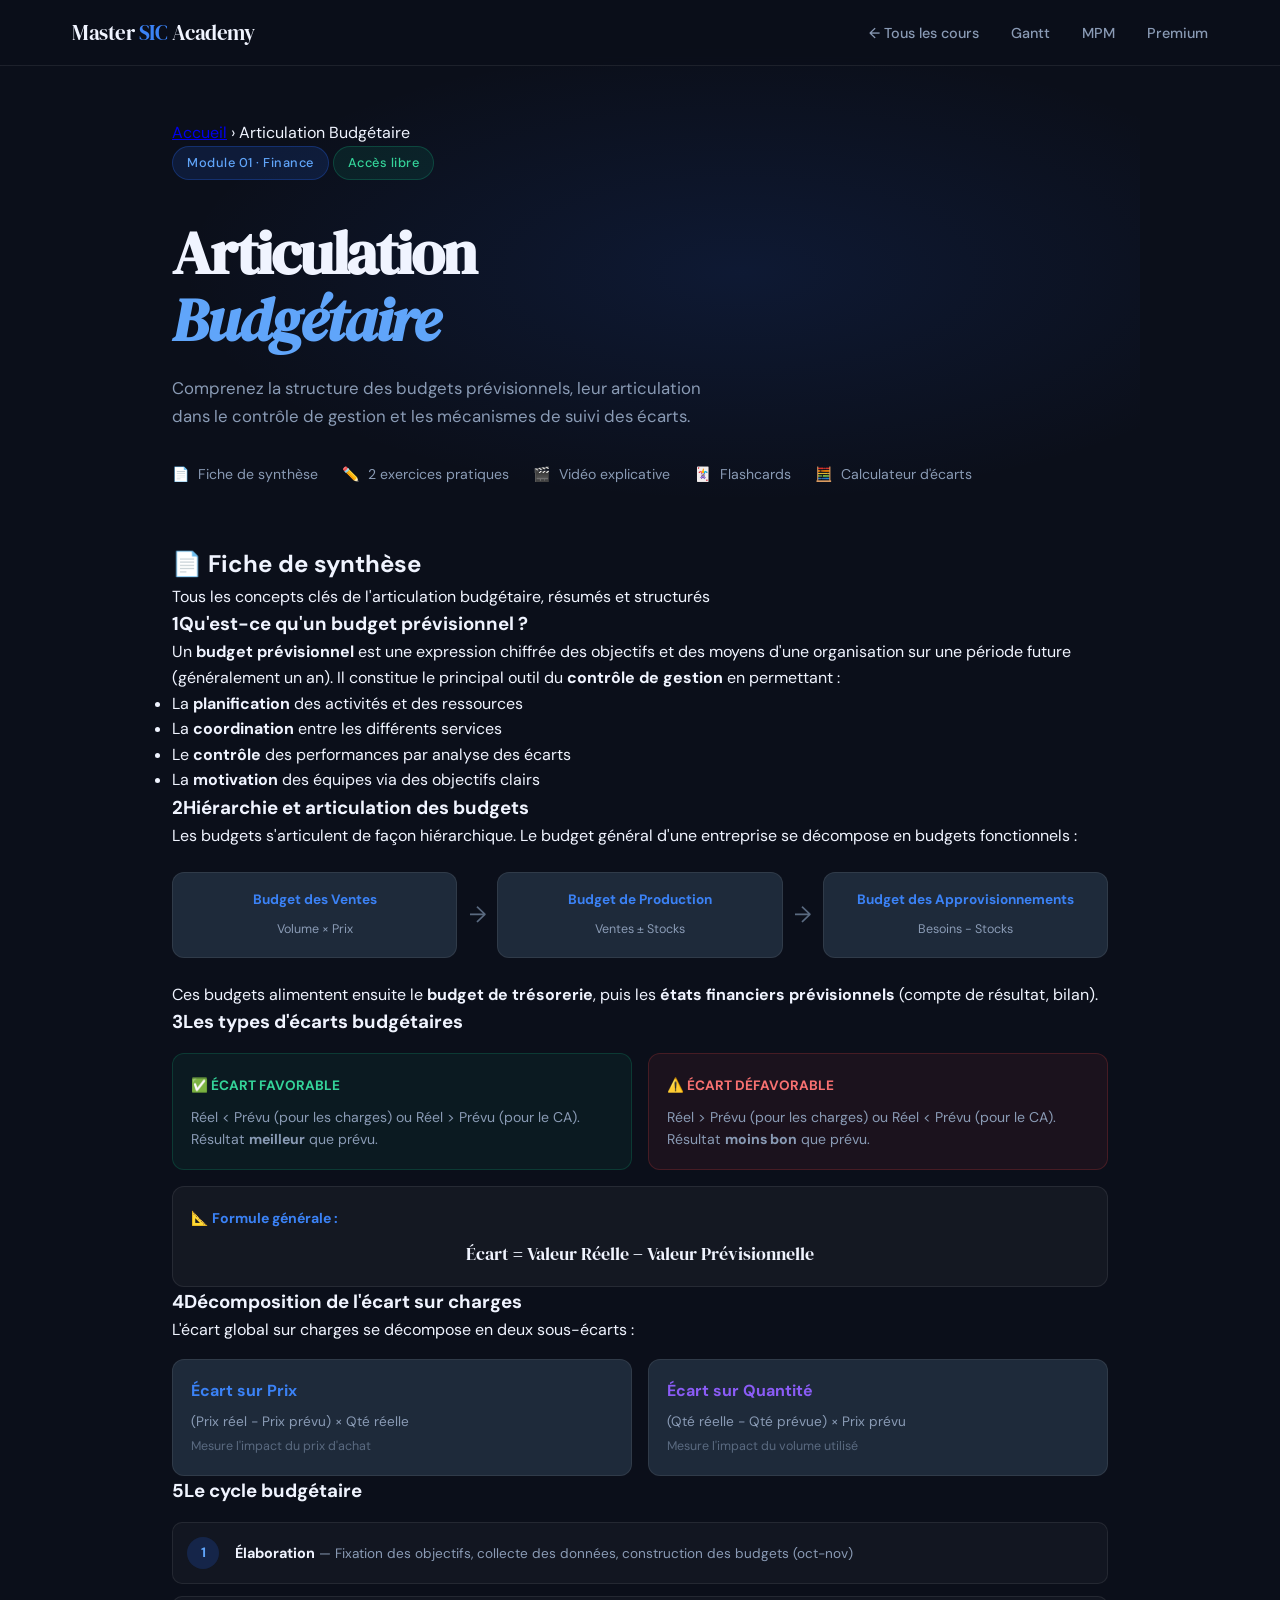
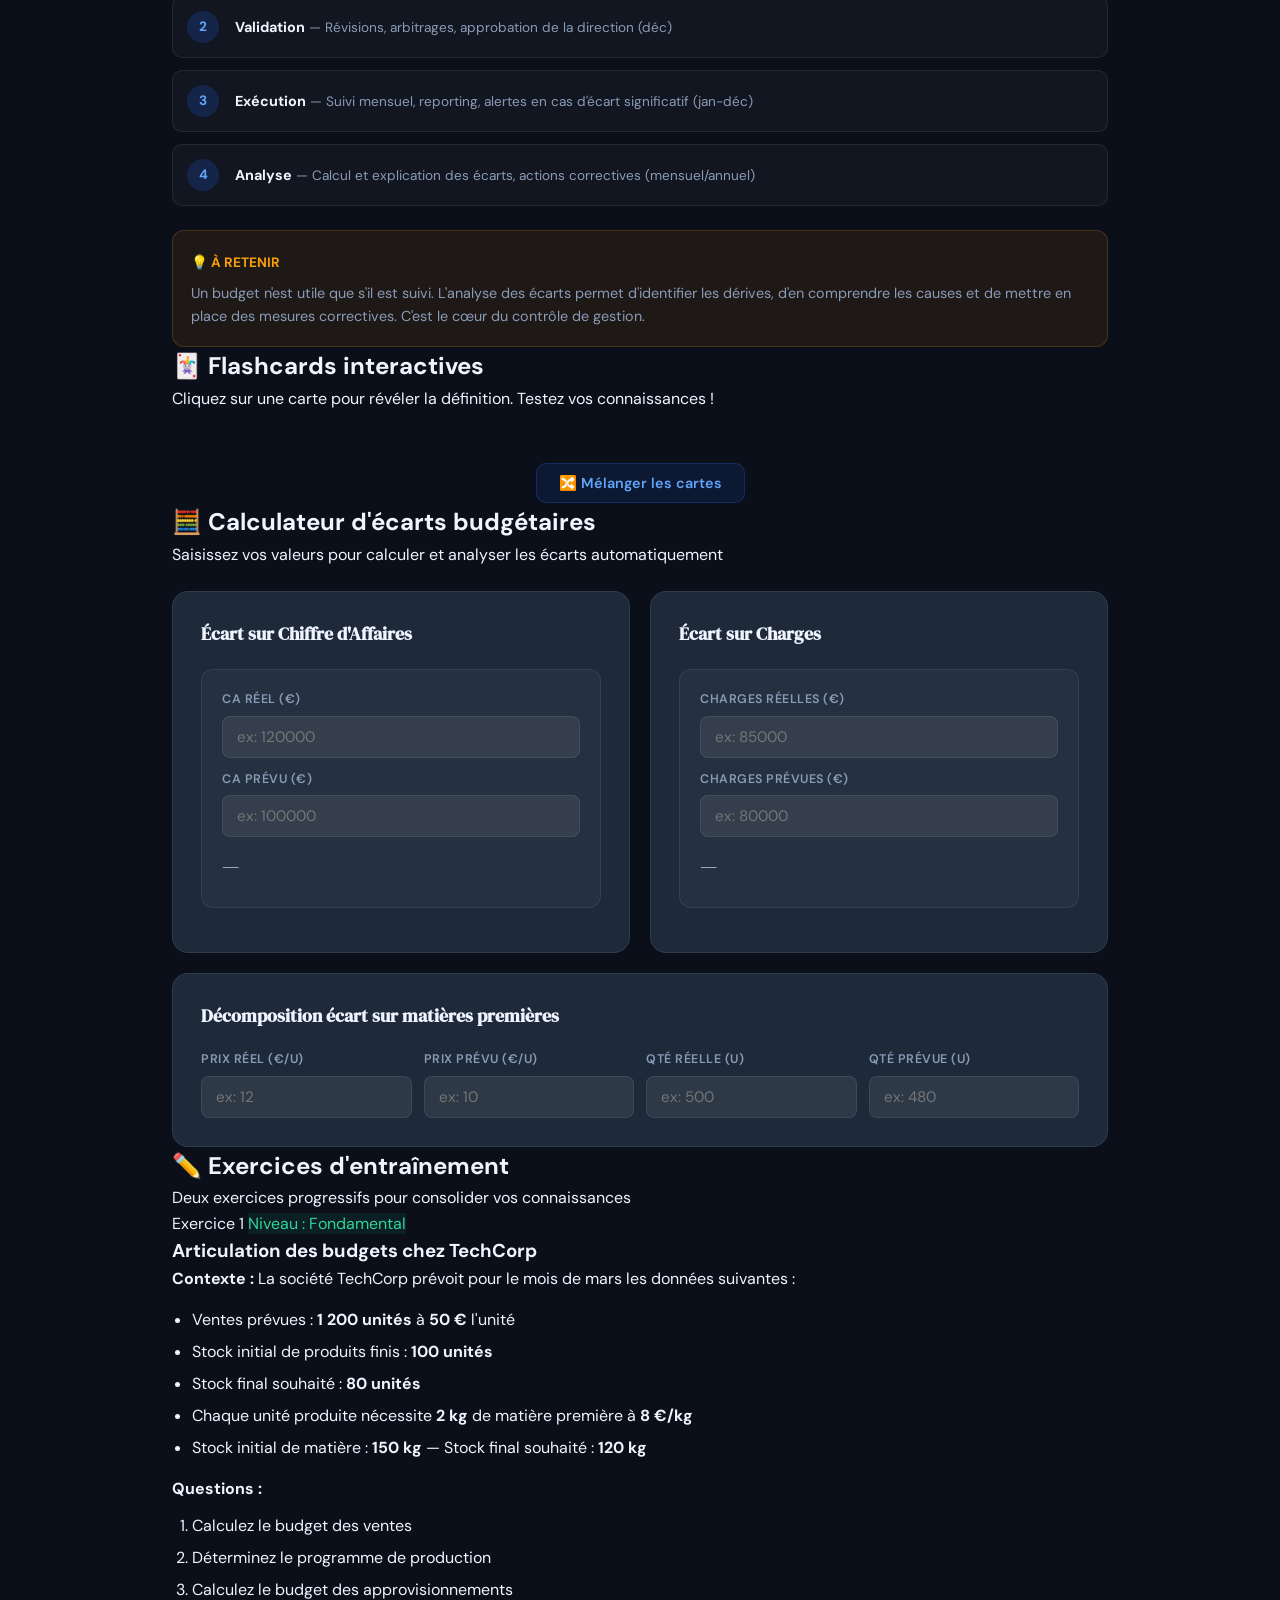
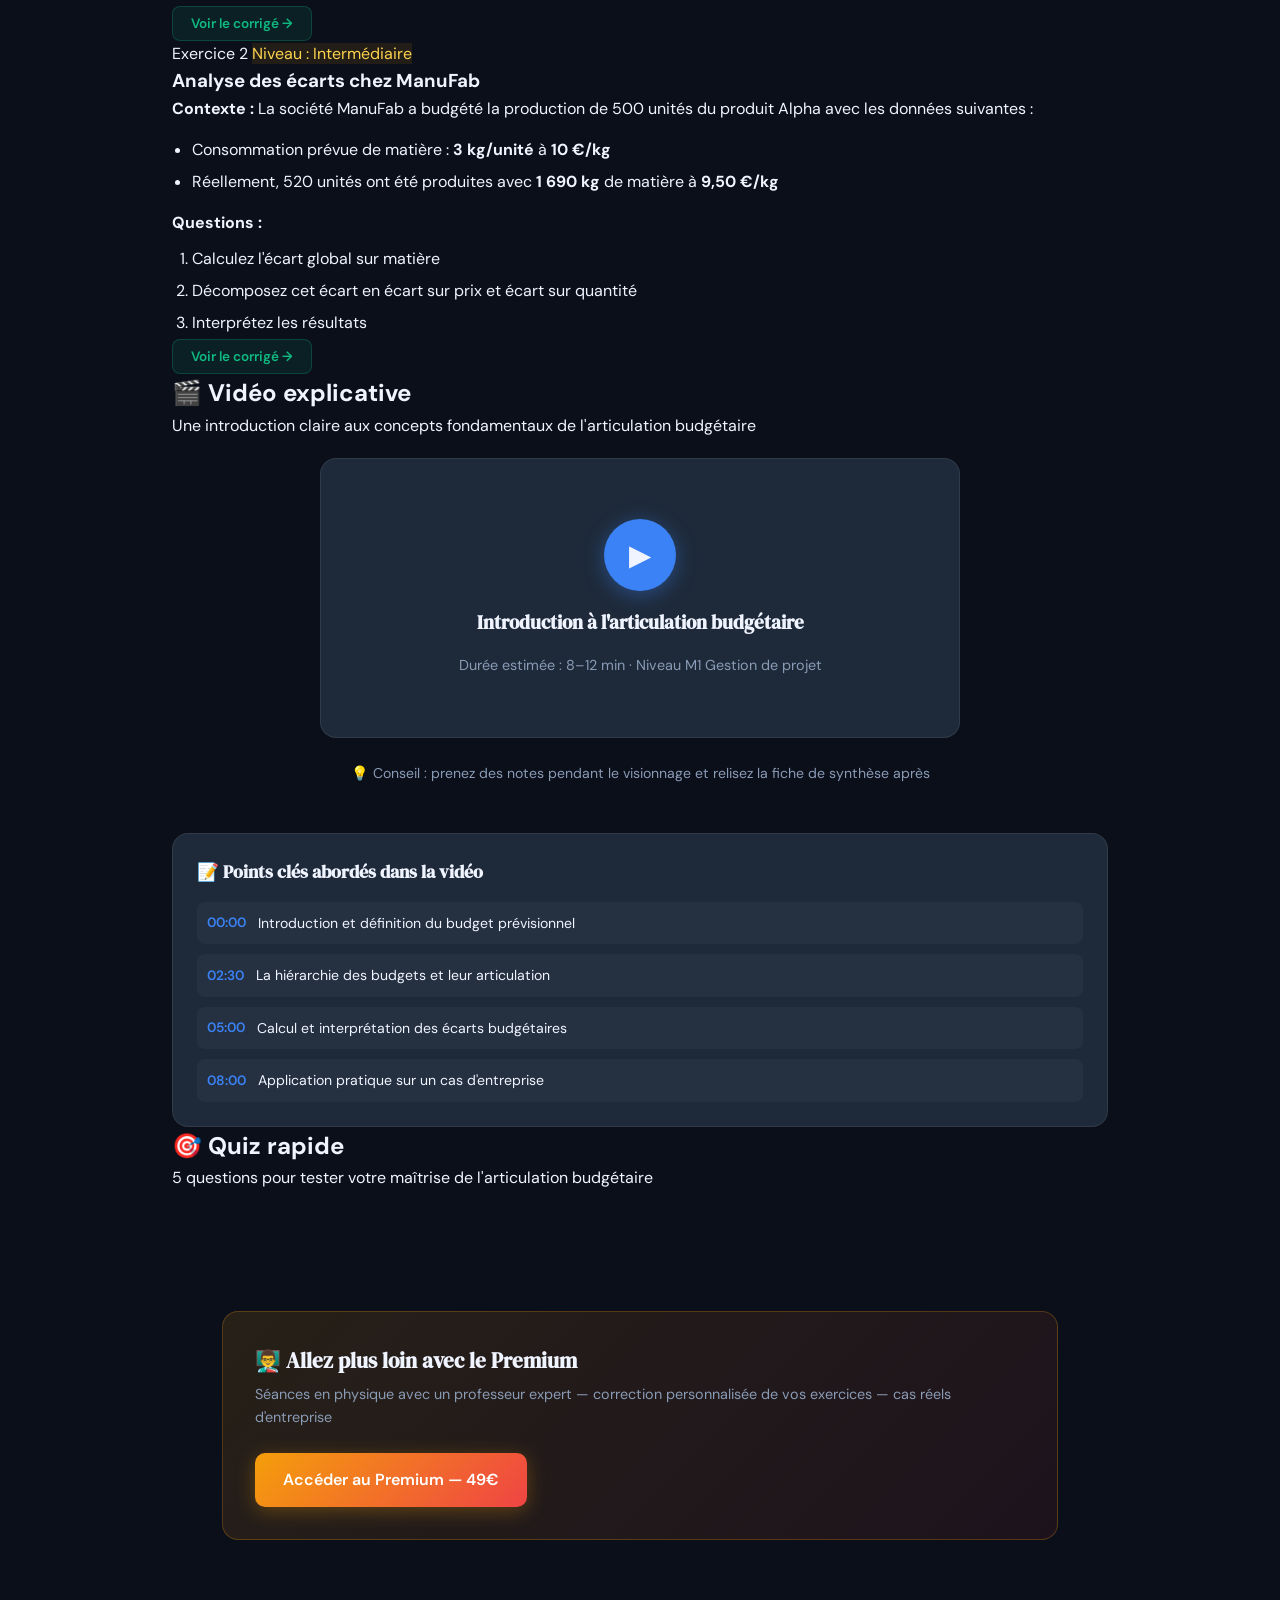
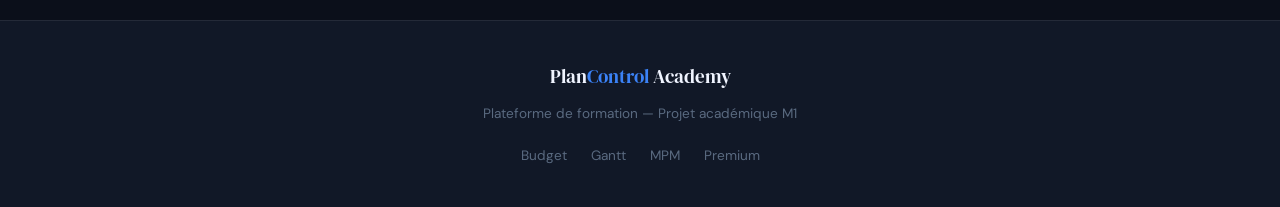
==== cours-budget.html @ fd88b035 "Update cours-budget.html" ====
<!DOCTYPE html>
<html lang="fr">
<head>
  <meta charset="UTF-8">
  <meta name="viewport" content="width=device-width, initial-scale=1.0">
  <title>Articulation Budgétaire — Master SIC Academy</title>
  <link rel="preconnect" href="https://fonts.googleapis.com">
  <link href="https://fonts.googleapis.com/css2?family=DM+Serif+Display:ital@0;1&family=DM+Sans:wght@300;400;500;600&display=swap" rel="stylesheet">
  <link rel="stylesheet" href="style.css">
  <style>
    .course-accent { --ca: #2563EB; --ca-rgb: 37,99,235; --ca-glow: rgba(37,99,235,0.3); }
    .progress-ring { transition: stroke-dashoffset 1s ease; }
    .quiz-option { cursor: pointer; background: rgba(255,255,255,0.04); border: 1px solid var(--border); border-radius: 10px; padding: 12px 16px; margin-bottom: 10px; transition: all 0.2s; font-size: 0.92rem; }
    .quiz-option:hover { border-color: rgba(37,99,235,0.4); background: rgba(37,99,235,0.06); }
    .quiz-option.correct { border-color: #10B981; background: rgba(16,185,129,0.1); color: #10B981; }
    .quiz-option.wrong { border-color: #EF4444; background: rgba(239,68,68,0.1); color: #EF4444; }
    .quiz-option.disabled { pointer-events: none; opacity: 0.6; }
    .flashcard { perspective: 600px; cursor: pointer; }
    .flashcard-inner { position: relative; width: 100%; min-height: 140px; transition: transform 0.5s; transform-style: preserve-3d; }
    .flashcard.flipped .flashcard-inner { transform: rotateY(180deg); }
    .flashcard-front, .flashcard-back { position: absolute; inset: 0; backface-visibility: hidden; border-radius: 12px; padding: 24px; display: flex; align-items: center; justify-content: center; text-align: center; }
    .flashcard-front { background: var(--surface); border: 1px solid var(--border); }
    .flashcard-back { background: rgba(37,99,235,0.1); border: 1px solid rgba(37,99,235,0.3); transform: rotateY(180deg); }
    .flashcard-back p { color: var(--text); font-size: 0.92rem; line-height: 1.6; }
    .flashcard-front p { color: var(--text-muted); font-weight: 600; }
    .fc-hint { font-size: 0.75rem; color: var(--text-dim); margin-top: 8px; }
    .progress-bar-container { background: rgba(255,255,255,0.06); border-radius: 100px; height: 6px; margin-bottom: 32px; overflow: hidden; }
    .progress-bar-fill { height: 100%; background: linear-gradient(90deg, #2563EB, #8B5CF6); border-radius: 100px; transition: width 0.5s ease; }
    .schéma-budget { display: grid; grid-template-columns: 1fr 40px 1fr 40px 1fr; align-items: center; gap: 0; margin: 24px 0; }
    .schema-box { background: var(--surface); border: 1px solid var(--border); border-radius: 12px; padding: 16px; text-align: center; }
    .schema-box strong { display: block; font-size: 0.85rem; color: var(--accent-blue); margin-bottom: 4px; }
    .schema-box span { font-size: 0.78rem; color: var(--text-muted); }
    .schema-arrow { text-align: center; font-size: 1.4rem; color: var(--text-dim); }
    .ecart-calc { background: rgba(255,255,255,0.03); border: 1px solid var(--border); border-radius: 12px; padding: 20px; margin: 16px 0; }
    .ecart-calc input[type=number] { background: rgba(255,255,255,0.07); border: 1px solid var(--border); border-radius: 8px; padding: 8px 12px; color: var(--text); font-family: 'DM Sans', sans-serif; font-size: 0.95rem; width: 120px; outline: none; transition: border-color 0.2s; }
    .ecart-calc input:focus { border-color: rgba(37,99,235,0.5); }
    .ecart-result { font-family: 'DM Serif Display', serif; font-size: 1.3rem; margin-top: 12px; min-height: 32px; }
    .favorable { color: #10B981; }
    .defavorable { color: #EF4444; }
    @media (max-width: 600px) { .schéma-budget { grid-template-columns: 1fr; } .schema-arrow { transform: rotate(90deg); } }
  </style>
</head>
<body class="course-accent">

  <nav class="navbar">
    <div class="nav-inner">
      <a href="index.html" class="logo">Master<span> SIC</span> Academy</a>
      <ul class="nav-links">
        <li><a href="index.html#cours">← Tous les cours</a></li>
        <li><a href="cours-gantt.html">Gantt</a></li>
        <li><a href="cours-mpm.html">MPM</a></li>
        <li><a href="paiement.html">Premium</a></li>
      </ul>
    </div>
  </nav>

  <!-- HERO COURS -->
  <header class="course-hero" style="background: radial-gradient(ellipse 80% 60% at 60% 50%, rgba(37,99,235,0.12) 0%, transparent 70%);">
    <div class="course-hero-inner">
      <div class="course-breadcrumb">
        <a href="index.html">Accueil</a>
        <span>›</span>
        <span>Articulation Budgétaire</span>
      </div>
      <div class="course-header-badges">
        <span class="hero-badge" style="background:rgba(37,99,235,0.15);border-color:rgba(37,99,235,0.3);color:#60A5FA">Module 01 · Finance</span>
        <span class="hero-badge" style="background:rgba(16,185,129,0.1);border-color:rgba(16,185,129,0.25);color:#34D399">Accès libre</span>
      </div>
      <h1 style="font-family:'DM Serif Display',serif;font-size:clamp(2.2rem,5vw,3.8rem);letter-spacing:-2px;line-height:1.1;margin:16px 0 20px">Articulation<br><em style="color:#60A5FA">Budgétaire</em></h1>
      <p style="color:var(--text-muted);font-size:1.05rem;line-height:1.7;max-width:560px;margin-bottom:32px">Comprenez la structure des budgets prévisionnels, leur articulation dans le contrôle de gestion et les mécanismes de suivi des écarts.</p>
      <div style="display:flex;gap:24px;flex-wrap:wrap">
        <div style="display:flex;align-items:center;gap:8px;font-size:0.88rem;color:var(--text-muted)">📄 <span>Fiche de synthèse</span></div>
        <div style="display:flex;align-items:center;gap:8px;font-size:0.88rem;color:var(--text-muted)">✏️ <span>2 exercices pratiques</span></div>
        <div style="display:flex;align-items:center;gap:8px;font-size:0.88rem;color:var(--text-muted)">🎬 <span>Vidéo explicative</span></div>
        <div style="display:flex;align-items:center;gap:8px;font-size:0.88rem;color:var(--text-muted)">🃏 <span>Flashcards</span></div>
        <div style="display:flex;align-items:center;gap:8px;font-size:0.88rem;color:var(--text-muted)">🧮 <span>Calculateur d'écarts</span></div>
      </div>
    </div>
  </header>

  <!-- TABS -->
  <div class="course-page">

    <div class="course-content">

      <!-- FICHE DE SYNTHÈSE -->
      <div class="tab-content active" id="tab-fiche">
        <div class="fiche-header">
          <h2>📄 Fiche de synthèse</h2>
          <p>Tous les concepts clés de l'articulation budgétaire, résumés et structurés</p>
        </div>

        <div class="fiche-section">
          <h3><span class="fiche-num">1</span>Qu'est-ce qu'un budget prévisionnel ?</h3>
          <p>Un <strong>budget prévisionnel</strong> est une expression chiffrée des objectifs et des moyens d'une organisation sur une période future (généralement un an). Il constitue le principal outil du <strong>contrôle de gestion</strong> en permettant :</p>
          <ul class="fiche-list">
            <li>La <strong>planification</strong> des activités et des ressources</li>
            <li>La <strong>coordination</strong> entre les différents services</li>
            <li>Le <strong>contrôle</strong> des performances par analyse des écarts</li>
            <li>La <strong>motivation</strong> des équipes via des objectifs clairs</li>
          </ul>
        </div>

        <div class="fiche-section">
          <h3><span class="fiche-num">2</span>Hiérarchie et articulation des budgets</h3>
          <p>Les budgets s'articulent de façon hiérarchique. Le budget général d'une entreprise se décompose en budgets fonctionnels :</p>
          <div class="schéma-budget">
            <div class="schema-box"><strong>Budget des Ventes</strong><span>Volume × Prix</span></div>
            <div class="schema-arrow">→</div>
            <div class="schema-box"><strong>Budget de Production</strong><span>Ventes ± Stocks</span></div>
            <div class="schema-arrow">→</div>
            <div class="schema-box"><strong>Budget des Approvisionnements</strong><span>Besoins - Stocks</span></div>
          </div>
          <p style="margin-top:12px">Ces budgets alimentent ensuite le <strong>budget de trésorerie</strong>, puis les <strong>états financiers prévisionnels</strong> (compte de résultat, bilan).</p>
        </div>

        <div class="fiche-section">
          <h3><span class="fiche-num">3</span>Les types d'écarts budgétaires</h3>
          <div style="display:grid;grid-template-columns:1fr 1fr;gap:16px;margin-top:16px">
            <div style="background:rgba(16,185,129,0.07);border:1px solid rgba(16,185,129,0.2);border-radius:12px;padding:18px">
              <strong style="color:#34D399;font-size:0.85rem">✅ ÉCART FAVORABLE</strong>
              <p style="margin-top:8px;font-size:0.88rem;color:var(--text-muted)">Réel &lt; Prévu (pour les charges) ou Réel &gt; Prévu (pour le CA). Résultat <strong>meilleur</strong> que prévu.</p>
            </div>
            <div style="background:rgba(239,68,68,0.07);border:1px solid rgba(239,68,68,0.2);border-radius:12px;padding:18px">
              <strong style="color:#F87171;font-size:0.85rem">⚠️ ÉCART DÉFAVORABLE</strong>
              <p style="margin-top:8px;font-size:0.88rem;color:var(--text-muted)">Réel &gt; Prévu (pour les charges) ou Réel &lt; Prévu (pour le CA). Résultat <strong>moins bon</strong> que prévu.</p>
            </div>
          </div>
          <div style="background:rgba(255,255,255,0.04);border:1px solid var(--border);border-radius:12px;padding:18px;margin-top:16px">
            <strong style="font-size:0.88rem;color:var(--accent-blue)">📐 Formule générale :</strong>
            <p style="font-family:'DM Serif Display',serif;font-size:1.15rem;margin-top:8px;text-align:center">Écart = Valeur Réelle − Valeur Prévisionnelle</p>
          </div>
        </div>

        <div class="fiche-section">
          <h3><span class="fiche-num">4</span>Décomposition de l'écart sur charges</h3>
          <p>L'écart global sur charges se décompose en deux sous-écarts :</p>
          <div style="display:grid;grid-template-columns:1fr 1fr;gap:16px;margin-top:16px">
            <div style="background:var(--surface);border:1px solid var(--border);border-radius:12px;padding:18px">
              <strong style="color:var(--accent-blue)">Écart sur Prix</strong>
              <p style="margin-top:8px;font-size:0.85rem;color:var(--text-muted)">(Prix réel − Prix prévu) × Qté réelle</p>
              <p style="margin-top:4px;font-size:0.78rem;color:var(--text-dim)">Mesure l'impact du prix d'achat</p>
            </div>
            <div style="background:var(--surface);border:1px solid var(--border);border-radius:12px;padding:18px">
              <strong style="color:var(--accent-purple)">Écart sur Quantité</strong>
              <p style="margin-top:8px;font-size:0.85rem;color:var(--text-muted)">(Qté réelle − Qté prévue) × Prix prévu</p>
              <p style="margin-top:4px;font-size:0.78rem;color:var(--text-dim)">Mesure l'impact du volume utilisé</p>
            </div>
          </div>
        </div>

        <div class="fiche-section">
          <h3><span class="fiche-num">5</span>Le cycle budgétaire</h3>
          <div style="display:flex;flex-direction:column;gap:12px;margin-top:16px">
            <div style="display:flex;align-items:center;gap:16px;padding:14px;background:rgba(255,255,255,0.03);border-radius:10px;border:1px solid var(--border)">
              <span style="width:32px;height:32px;background:rgba(37,99,235,0.2);border-radius:50%;display:flex;align-items:center;justify-content:center;font-weight:700;color:#60A5FA;flex-shrink:0;font-size:0.85rem">1</span>
              <div><strong style="font-size:0.9rem">Élaboration</strong> <span style="color:var(--text-muted);font-size:0.85rem">— Fixation des objectifs, collecte des données, construction des budgets (oct-nov)</span></div>
            </div>
            <div style="display:flex;align-items:center;gap:16px;padding:14px;background:rgba(255,255,255,0.03);border-radius:10px;border:1px solid var(--border)">
              <span style="width:32px;height:32px;background:rgba(37,99,235,0.2);border-radius:50%;display:flex;align-items:center;justify-content:center;font-weight:700;color:#60A5FA;flex-shrink:0;font-size:0.85rem">2</span>
              <div><strong style="font-size:0.9rem">Validation</strong> <span style="color:var(--text-muted);font-size:0.85rem">— Révisions, arbitrages, approbation de la direction (déc)</span></div>
            </div>
            <div style="display:flex;align-items:center;gap:16px;padding:14px;background:rgba(255,255,255,0.03);border-radius:10px;border:1px solid var(--border)">
              <span style="width:32px;height:32px;background:rgba(37,99,235,0.2);border-radius:50%;display:flex;align-items:center;justify-content:center;font-weight:700;color:#60A5FA;flex-shrink:0;font-size:0.85rem">3</span>
              <div><strong style="font-size:0.9rem">Exécution</strong> <span style="color:var(--text-muted);font-size:0.85rem">— Suivi mensuel, reporting, alertes en cas d'écart significatif (jan-déc)</span></div>
            </div>
            <div style="display:flex;align-items:center;gap:16px;padding:14px;background:rgba(255,255,255,0.03);border-radius:10px;border:1px solid var(--border)">
              <span style="width:32px;height:32px;background:rgba(37,99,235,0.2);border-radius:50%;display:flex;align-items:center;justify-content:center;font-weight:700;color:#60A5FA;flex-shrink:0;font-size:0.85rem">4</span>
              <div><strong style="font-size:0.9rem">Analyse</strong> <span style="color:var(--text-muted);font-size:0.85rem">— Calcul et explication des écarts, actions correctives (mensuel/annuel)</span></div>
            </div>
          </div>
        </div>

        <div style="background:rgba(245,158,11,0.08);border:1px solid rgba(245,158,11,0.2);border-radius:12px;padding:18px;margin-top:24px">
          <strong style="color:var(--accent-gold);font-size:0.85rem">💡 À RETENIR</strong>
          <p style="margin-top:8px;font-size:0.9rem;color:var(--text-muted)">Un budget n'est utile que s'il est suivi. L'analyse des écarts permet d'identifier les dérives, d'en comprendre les causes et de mettre en place des mesures correctives. C'est le cœur du contrôle de gestion.</p>
        </div>
      </div>

      <!-- FLASHCARDS -->
      <div class="tab-content" id="tab-flashcards">
        <div class="fiche-header">
          <h2>🃏 Flashcards interactives</h2>
          <p>Cliquez sur une carte pour révéler la définition. Testez vos connaissances !</p>
        </div>
        <div style="display:grid;grid-template-columns:repeat(auto-fit,minmax(260px,1fr));gap:16px;margin-top:24px" id="flashcardsGrid">
          <!-- JS generated -->
        </div>
        <div style="text-align:center;margin-top:28px">
          <button onclick="shuffleFlashcards()" style="background:rgba(37,99,235,0.12);border:1px solid rgba(37,99,235,0.25);color:#60A5FA;padding:10px 22px;border-radius:10px;font-family:'DM Sans',sans-serif;font-size:0.9rem;font-weight:600;cursor:pointer;transition:all 0.2s" onmouseover="this.style.background='rgba(37,99,235,0.2)'" onmouseout="this.style.background='rgba(37,99,235,0.12)'">🔀 Mélanger les cartes</button>
        </div>
      </div>

      <!-- CALCULATEUR -->
      <div class="tab-content" id="tab-calculateur">
        <div class="fiche-header">
          <h2>🧮 Calculateur d'écarts budgétaires</h2>
          <p>Saisissez vos valeurs pour calculer et analyser les écarts automatiquement</p>
        </div>
        <div style="display:grid;grid-template-columns:1fr 1fr;gap:20px;margin-top:24px">
          <div style="background:var(--surface);border:1px solid var(--border);border-radius:var(--radius);padding:28px">
            <h3 style="font-family:'DM Serif Display',serif;font-size:1.1rem;margin-bottom:20px">Écart sur Chiffre d'Affaires</h3>
            <div class="ecart-calc">
              <div style="display:flex;flex-direction:column;gap:12px">
                <div>
                  <label style="font-size:0.78rem;color:var(--text-muted);font-weight:600;text-transform:uppercase;letter-spacing:0.5px;display:block;margin-bottom:6px">CA Réel (€)</label>
                  <input type="number" id="caReel" placeholder="ex: 120000" oninput="calcCA()" style="width:100%;background:rgba(255,255,255,0.07);border:1px solid var(--border);border-radius:8px;padding:10px 14px;color:var(--text);font-family:'DM Sans',sans-serif;font-size:0.95rem;outline:none">
                </div>
                <div>
                  <label style="font-size:0.78rem;color:var(--text-muted);font-weight:600;text-transform:uppercase;letter-spacing:0.5px;display:block;margin-bottom:6px">CA Prévu (€)</label>
                  <input type="number" id="caPrev" placeholder="ex: 100000" oninput="calcCA()" style="width:100%;background:rgba(255,255,255,0.07);border:1px solid var(--border);border-radius:8px;padding:10px 14px;color:var(--text);font-family:'DM Sans',sans-serif;font-size:0.95rem;outline:none">
                </div>
              </div>
              <div class="ecart-result" id="caResult">—</div>
              <div id="caInterpret" style="font-size:0.82rem;color:var(--text-dim);margin-top:4px"></div>
            </div>
          </div>
          <div style="background:var(--surface);border:1px solid var(--border);border-radius:var(--radius);padding:28px">
            <h3 style="font-family:'DM Serif Display',serif;font-size:1.1rem;margin-bottom:20px">Écart sur Charges</h3>
            <div class="ecart-calc">
              <div style="display:flex;flex-direction:column;gap:12px">
                <div>
                  <label style="font-size:0.78rem;color:var(--text-muted);font-weight:600;text-transform:uppercase;letter-spacing:0.5px;display:block;margin-bottom:6px">Charges Réelles (€)</label>
                  <input type="number" id="chargeReel" placeholder="ex: 85000" oninput="calcCharge()" style="width:100%;background:rgba(255,255,255,0.07);border:1px solid var(--border);border-radius:8px;padding:10px 14px;color:var(--text);font-family:'DM Sans',sans-serif;font-size:0.95rem;outline:none">
                </div>
                <div>
                  <label style="font-size:0.78rem;color:var(--text-muted);font-weight:600;text-transform:uppercase;letter-spacing:0.5px;display:block;margin-bottom:6px">Charges Prévues (€)</label>
                  <input type="number" id="chargePrev" placeholder="ex: 80000" oninput="calcCharge()" style="width:100%;background:rgba(255,255,255,0.07);border:1px solid var(--border);border-radius:8px;padding:10px 14px;color:var(--text);font-family:'DM Sans',sans-serif;font-size:0.95rem;outline:none">
                </div>
              </div>
              <div class="ecart-result" id="chargeResult">—</div>
              <div id="chargeInterpret" style="font-size:0.82rem;color:var(--text-dim);margin-top:4px"></div>
            </div>
          </div>
        </div>
        <div style="background:var(--surface);border:1px solid var(--border);border-radius:var(--radius);padding:28px;margin-top:20px">
          <h3 style="font-family:'DM Serif Display',serif;font-size:1.1rem;margin-bottom:20px">Décomposition écart sur matières premières</h3>
          <div style="display:grid;grid-template-columns:repeat(2,1fr) repeat(2,1fr);gap:12px">
            <div>
              <label style="font-size:0.78rem;color:var(--text-muted);font-weight:600;text-transform:uppercase;letter-spacing:0.5px;display:block;margin-bottom:6px">Prix Réel (€/u)</label>
              <input type="number" id="prixReel" placeholder="ex: 12" oninput="calcDecomp()" style="width:100%;background:rgba(255,255,255,0.07);border:1px solid var(--border);border-radius:8px;padding:10px 14px;color:var(--text);font-family:'DM Sans',sans-serif;font-size:0.95rem;outline:none">
            </div>
            <div>
              <label style="font-size:0.78rem;color:var(--text-muted);font-weight:600;text-transform:uppercase;letter-spacing:0.5px;display:block;margin-bottom:6px">Prix Prévu (€/u)</label>
              <input type="number" id="prixPrev" placeholder="ex: 10" oninput="calcDecomp()" style="width:100%;background:rgba(255,255,255,0.07);border:1px solid var(--border);border-radius:8px;padding:10px 14px;color:var(--text);font-family:'DM Sans',sans-serif;font-size:0.95rem;outline:none">
            </div>
            <div>
              <label style="font-size:0.78rem;color:var(--text-muted);font-weight:600;text-transform:uppercase;letter-spacing:0.5px;display:block;margin-bottom:6px">Qté Réelle (u)</label>
              <input type="number" id="qteReel" placeholder="ex: 500" oninput="calcDecomp()" style="width:100%;background:rgba(255,255,255,0.07);border:1px solid var(--border);border-radius:8px;padding:10px 14px;color:var(--text);font-family:'DM Sans',sans-serif;font-size:0.95rem;outline:none">
            </div>
            <div>
              <label style="font-size:0.78rem;color:var(--text-muted);font-weight:600;text-transform:uppercase;letter-spacing:0.5px;display:block;margin-bottom:6px">Qté Prévue (u)</label>
              <input type="number" id="qtePrev" placeholder="ex: 480" oninput="calcDecomp()" style="width:100%;background:rgba(255,255,255,0.07);border:1px solid var(--border);border-radius:8px;padding:10px 14px;color:var(--text);font-family:'DM Sans',sans-serif;font-size:0.95rem;outline:none">
            </div>
          </div>
          <div id="decompResult" style="display:none;margin-top:20px;padding:16px;background:rgba(255,255,255,0.03);border-radius:10px;border:1px solid var(--border)">
            <div style="display:grid;grid-template-columns:1fr 1fr 1fr;gap:12px;text-align:center">
              <div><div style="font-size:0.75rem;color:var(--text-dim);margin-bottom:4px">Écart sur Prix</div><div id="ecartPrix" class="ecart-result" style="font-size:1.1rem"></div></div>
              <div style="display:flex;align-items:center;justify-content:center;font-size:1.3rem;color:var(--text-dim)">+</div>
              <div><div style="font-size:0.75rem;color:var(--text-dim);margin-bottom:4px">Écart sur Quantité</div><div id="ecartQte" class="ecart-result" style="font-size:1.1rem"></div></div>
            </div>
            <div style="text-align:center;margin-top:12px;padding-top:12px;border-top:1px solid var(--border)">
              <div style="font-size:0.75rem;color:var(--text-dim);margin-bottom:4px">Écart Global</div>
              <div id="ecartGlobal" class="ecart-result" style="font-size:1.3rem"></div>
            </div>
          </div>
        </div>
      </div>

      <!-- EXERCICES -->
      <div class="tab-content" id="tab-exercices">
        <div class="fiche-header">
          <h2>✏️ Exercices d'entraînement</h2>
          <p>Deux exercices progressifs pour consolider vos connaissances</p>
        </div>

        <div class="exercice-block">
          <div class="exercice-header">
            <span class="ex-badge">Exercice 1</span>
            <span class="ex-level" style="background:rgba(16,185,129,0.1);color:#34D399;border-color:rgba(16,185,129,0.25)">Niveau : Fondamental</span>
          </div>
          <h3>Articulation des budgets chez TechCorp</h3>
          <div class="enonce">
            <p><strong>Contexte :</strong> La société TechCorp prévoit pour le mois de mars les données suivantes :</p>
            <ul style="margin:12px 0 0 20px;line-height:2">
              <li>Ventes prévues : <strong>1 200 unités</strong> à <strong>50 €</strong> l'unité</li>
              <li>Stock initial de produits finis : <strong>100 unités</strong></li>
              <li>Stock final souhaité : <strong>80 unités</strong></li>
              <li>Chaque unité produite nécessite <strong>2 kg</strong> de matière première à <strong>8 €/kg</strong></li>
              <li>Stock initial de matière : <strong>150 kg</strong> — Stock final souhaité : <strong>120 kg</strong></li>
            </ul>
            <p style="margin-top:12px"><strong>Questions :</strong></p>
            <ol style="margin:8px 0 0 20px;line-height:2">
              <li>Calculez le budget des ventes</li>
              <li>Déterminez le programme de production</li>
              <li>Calculez le budget des approvisionnements</li>
            </ol>
          </div>
          <button class="btn-corrige" onclick="toggleCorrige('corrige1', this)">Voir le corrigé →</button>
          <div class="corrige" id="corrige1">
            <strong style="color:#34D399">1. Budget des ventes :</strong>
            <p>CA prévisionnel = 1 200 × 50 = <strong>60 000 €</strong></p>
            <br>
            <strong style="color:#34D399">2. Programme de production :</strong>
            <p>Production = Ventes + Stock final − Stock initial</p>
            <p>Production = 1 200 + 80 − 100 = <strong>1 180 unités</strong></p>
            <br>
            <strong style="color:#34D399">3. Budget des approvisionnements :</strong>
            <p>Besoins en matière = 1 180 × 2 = 2 360 kg</p>
            <p>Achats = Besoins + Stock final − Stock initial</p>
            <p>Achats = 2 360 + 120 − 150 = 2 330 kg</p>
            <p>Budget approvisionnements = 2 330 × 8 = <strong>18 640 €</strong></p>
          </div>
        </div>

        <div class="exercice-block">
          <div class="exercice-header">
            <span class="ex-badge">Exercice 2</span>
            <span class="ex-level" style="background:rgba(245,158,11,0.1);color:#FCD34D;border-color:rgba(245,158,11,0.25)">Niveau : Intermédiaire</span>
          </div>
          <h3>Analyse des écarts chez ManuFab</h3>
          <div class="enonce">
            <p><strong>Contexte :</strong> La société ManuFab a budgété la production de 500 unités du produit Alpha avec les données suivantes :</p>
            <ul style="margin:12px 0 0 20px;line-height:2">
              <li>Consommation prévue de matière : <strong>3 kg/unité</strong> à <strong>10 €/kg</strong></li>
              <li>Réellement, 520 unités ont été produites avec <strong>1 690 kg</strong> de matière à <strong>9,50 €/kg</strong></li>
            </ul>
            <p style="margin-top:12px"><strong>Questions :</strong></p>
            <ol style="margin:8px 0 0 20px;line-height:2">
              <li>Calculez l'écart global sur matière</li>
              <li>Décomposez cet écart en écart sur prix et écart sur quantité</li>
              <li>Interprétez les résultats</li>
            </ol>
          </div>
          <button class="btn-corrige" onclick="toggleCorrige('corrige2', this)">Voir le corrigé →</button>
          <div class="corrige" id="corrige2">
            <strong style="color:#34D399">1. Écart global :</strong>
            <p>Coût réel = 1 690 × 9,50 = 16 055 €</p>
            <p>Coût prévu (recalculé pour 520 u) = 520 × 3 × 10 = 15 600 €</p>
            <p>Écart global = 16 055 − 15 600 = <strong style="color:#F87171">+455 € (défavorable)</strong></p>
            <br>
            <strong style="color:#34D399">2. Décomposition :</strong>
            <p><em>Écart sur prix</em> = (9,50 − 10) × 1 690 = <strong style="color:#34D399">−845 € (favorable)</strong></p>
            <p><em>Écart sur quantité</em> = (1 690 − 1 560) × 10 = <strong style="color:#F87171">+1 300 € (défavorable)</strong></p>
            <p>Vérification : −845 + 1 300 = +455 € ✓</p>
            <br>
            <strong style="color:#34D399">3. Interprétation :</strong>
            <p>Le prix d'achat est favorable (−0,50 €/kg), mais la consommation de matière est excessive (130 kg supplémentaires). L'action corrective doit porter sur la gestion des pertes ou de la qualité en production.</p>
          </div>
        </div>
      </div>

      <!-- VIDÉO -->
      <div class="tab-content" id="tab-video">
        <div class="fiche-header">
          <h2>🎬 Vidéo explicative</h2>
          <p>Une introduction claire aux concepts fondamentaux de l'articulation budgétaire</p>
        </div>
        <div class="video-section">
          <div class="video-placeholder" id="videoPlaceholder">
            <div class="video-play" onclick="showVideo()">▶</div>
            <h3>Introduction à l'articulation budgétaire</h3>
            <p>Durée estimée : 8–12 min · Niveau M1 Gestion de projet</p>
          </div>
          <div class="video-embed" id="videoEmbed">
            <iframe src="https://www.youtube.com/embed/dQw4w9WgXcQ" title="Articulation budgétaire" allowfullscreen></iframe>
          </div>
          <p style="margin-top:20px;color:var(--text-muted);font-size:0.88rem;text-align:center">💡 Conseil : prenez des notes pendant le visionnage et relisez la fiche de synthèse après</p>
        </div>
        <div style="background:var(--surface);border:1px solid var(--border);border-radius:var(--radius);padding:24px;margin-top:28px">
          <h3 style="font-family:'DM Serif Display',serif;font-size:1.1rem;margin-bottom:16px">📝 Points clés abordés dans la vidéo</h3>
          <div style="display:flex;flex-direction:column;gap:10px">
            <div style="display:flex;align-items:center;gap:12px;padding:10px;background:rgba(255,255,255,0.03);border-radius:8px"><span style="color:var(--accent-blue);font-size:0.85rem;font-weight:600">00:00</span><span style="font-size:0.88rem">Introduction et définition du budget prévisionnel</span></div>
            <div style="display:flex;align-items:center;gap:12px;padding:10px;background:rgba(255,255,255,0.03);border-radius:8px"><span style="color:var(--accent-blue);font-size:0.85rem;font-weight:600">02:30</span><span style="font-size:0.88rem">La hiérarchie des budgets et leur articulation</span></div>
            <div style="display:flex;align-items:center;gap:12px;padding:10px;background:rgba(255,255,255,0.03);border-radius:8px"><span style="color:var(--accent-blue);font-size:0.85rem;font-weight:600">05:00</span><span style="font-size:0.88rem">Calcul et interprétation des écarts budgétaires</span></div>
            <div style="display:flex;align-items:center;gap:12px;padding:10px;background:rgba(255,255,255,0.03);border-radius:8px"><span style="color:var(--accent-blue);font-size:0.85rem;font-weight:600">08:00</span><span style="font-size:0.88rem">Application pratique sur un cas d'entreprise</span></div>
          </div>
        </div>
      </div>

      <!-- QUIZ -->
      <div class="tab-content" id="tab-quiz">
        <div class="fiche-header">
          <h2>🎯 Quiz rapide</h2>
          <p>5 questions pour tester votre maîtrise de l'articulation budgétaire</p>
        </div>
        <div id="quizContainer"></div>
        <div id="quizResult" style="display:none;text-align:center;padding:32px;background:var(--surface);border:1px solid var(--border);border-radius:var(--radius);margin-top:20px">
          <div style="font-size:3rem;margin-bottom:12px" id="quizEmoji"></div>
          <div style="font-family:'DM Serif Display',serif;font-size:2rem;margin-bottom:8px" id="quizScore"></div>
          <p id="quizMsg" style="color:var(--text-muted);margin-bottom:20px"></p>
          <button onclick="resetQuiz()" style="background:rgba(37,99,235,0.15);border:1px solid rgba(37,99,235,0.3);color:#60A5FA;padding:10px 24px;border-radius:10px;font-family:'DM Sans',sans-serif;font-weight:600;cursor:pointer;font-size:0.9rem">Recommencer le quiz</button>
        </div>
      </div>

    </div>
  </div>

  <!-- PREMIUM BANNER -->
  <div style="max-width:900px;margin:0 auto;padding:0 32px 80px">
    <div class="premium-banner">
      <div>
        <h3>👨‍🏫 Allez plus loin avec le Premium</h3>
        <p>Séances en physique avec un professeur expert — correction personnalisée de vos exercices — cas réels d'entreprise</p>
      </div>
      <a href="paiement.html" class="btn btn-premium">Accéder au Premium — 49€</a>
    </div>
  </div>

  <footer class="footer">
    <div class="footer-inner">
      <div class="footer-logo">Plan<span>Control</span> Academy</div>
      <p>Plateforme de formation — Projet académique M1</p>
      <div class="footer-links">
        <a href="cours-budget.html">Budget</a>
        <a href="cours-gantt.html">Gantt</a>
        <a href="cours-mpm.html">MPM</a>
        <a href="paiement.html">Premium</a>
      </div>
    </div>
  </footer>

  <script>
    // --- TABS ---
    const tabs = ['fiche','flashcards','calculateur','exercices','video','quiz'];
    const tabProgress = { fiche:20, flashcards:40, calculateur:60, exercices:80, video:90, quiz:100 };
    let visited = new Set(['fiche']);

    function switchTab(id, btn) {
      document.querySelectorAll('.tab-content').forEach(t => t.classList.remove('active'));
      document.querySelectorAll('.tab-btn').forEach(b => b.classList.remove('active'));
      document.getElementById('tab-'+id).classList.add('active');
      btn.classList.add('active');
      visited.add(id);
      updateProgress();
      if(id==='flashcards') renderFlashcards();
      if(id==='quiz') initQuiz();
    }

    function updateProgress() {
      const maxPct = Math.max(...[...visited].map(t => tabProgress[t] || 0));
      document.getElementById('progressBar').style.width = maxPct+'%';
      document.getElementById('progressPct').textContent = maxPct+'%';
    }

    // --- VIDEO ---
    function showVideo() {
      document.getElementById('videoPlaceholder').style.display = 'none';
      document.getElementById('videoEmbed').classList.add('show');
    }

    // --- CORRIGÉ ---
    function toggleCorrige(id, btn) {
      const el = document.getElementById(id);
      el.classList.toggle('show');
      btn.textContent = el.classList.contains('show') ? 'Masquer le corrigé ↑' : 'Voir le corrigé →';
    }

    // --- FLASHCARDS ---
    const flashcardsData = [
      { q:'Budget prévisionnel', a:'Expression chiffrée des objectifs et des moyens d\'une organisation sur une période future (généralement un an).' },
      { q:'Écart budgétaire', a:'Différence entre la valeur réelle et la valeur prévue. Formule : Écart = Réel − Prévu.' },
      { q:'Écart sur prix', a:'Mesure l\'impact de la variation du prix : (Prix réel − Prix prévu) × Quantité réelle.' },
      { q:'Écart sur quantité', a:'Mesure l\'impact de la variation de volume : (Qté réelle − Qté prévue) × Prix prévu.' },
      { q:'Budget des ventes', a:'Premier budget élaboré. Il détermine les autres. Calculé par : Volume prévu × Prix de vente unitaire.' },
      { q:'Programme de production', a:'Production = Ventes prévues + Stock final souhaité − Stock initial.' },
      { q:'Budget de trésorerie', a:'Récapitule tous les encaissements et décaissements prévisionnels. Permet de gérer la liquidité.' },
      { q:'Contrôle de gestion', a:'Ensemble de pratiques visant à assurer la mise en œuvre de la stratégie par le pilotage de la performance.' },
    ];

    let shuffled = [...flashcardsData];

    function renderFlashcards() {
      const grid = document.getElementById('flashcardsGrid');
      grid.innerHTML = shuffled.map((fc, i) => `
        <div class="flashcard" onclick="this.classList.toggle('flipped')">
          <div class="flashcard-inner">
            <div class="flashcard-front"><div><p>${fc.q}</p><p class="fc-hint">Cliquez pour révéler ↓</p></div></div>
            <div class="flashcard-back"><p>${fc.a}</p></div>
          </div>
        </div>
      `).join('');
    }

    function shuffleFlashcards() {
      shuffled = shuffled.sort(() => Math.random() - 0.5);
      renderFlashcards();
    }

    // --- CALCULATEUR ---
    function formatEcart(val, typeCA=false) {
      if(isNaN(val)) return '—';
      const favorable = typeCA ? val > 0 : val < 0;
      const cls = favorable ? 'favorable' : 'defavorable';
      const sign = val > 0 ? '+' : '';
      const label = favorable ? '✅ Favorable' : '⚠️ Défavorable';
      return `<span class="${cls}">${sign}${val.toLocaleString('fr-FR')} € — ${label}</span>`;
    }

    function calcCA() {
      const reel = parseFloat(document.getElementById('caReel').value);
      const prev = parseFloat(document.getElementById('caPrev').value);
      if(!isNaN(reel) && !isNaN(prev)) {
        const ecart = reel - prev;
        document.getElementById('caResult').innerHTML = formatEcart(ecart, true);
        const pct = ((ecart/prev)*100).toFixed(1);
        document.getElementById('caInterpret').textContent = `Soit ${pct > 0 ? '+':''}${pct}% par rapport au prévisionnel`;
      }
    }

    function calcCharge() {
      const reel = parseFloat(document.getElementById('chargeReel').value);
      const prev = parseFloat(document.getElementById('chargePrev').value);
      if(!isNaN(reel) && !isNaN(prev)) {
        const ecart = reel - prev;
        document.getElementById('chargeResult').innerHTML = formatEcart(ecart, false);
        const pct = ((ecart/prev)*100).toFixed(1);
        document.getElementById('chargeInterpret').textContent = `Soit ${pct > 0 ? '+':''}${pct}% par rapport au prévisionnel`;
      }
    }

    function calcDecomp() {
      const pr = parseFloat(document.getElementById('prixReel').value);
      const pp = parseFloat(document.getElementById('prixPrev').value);
      const qr = parseFloat(document.getElementById('qteReel').value);
      const qp = parseFloat(document.getElementById('qtePrev').value);
      if(!isNaN(pr)&&!isNaN(pp)&&!isNaN(qr)&&!isNaN(qp)) {
        const eP = (pr - pp) * qr;
        const eQ = (qr - qp) * pp;
        const eG = eP + eQ;
        document.getElementById('ecartPrix').innerHTML = formatEcart(eP, false);
        document.getElementById('ecartQte').innerHTML = formatEcart(eQ, false);
        document.getElementById('ecartGlobal').innerHTML = formatEcart(eG, false);
        document.getElementById('decompResult').style.display = 'block';
      }
    }

    // --- QUIZ ---
    const quizData = [
      { q:'Quelle est la formule de l\'écart budgétaire ?', opts:['Prévu − Réel','Réel − Prévu','Réel × Prévu','Réel / Prévu'], ans:1 },
      { q:'Le budget des ventes est généralement élaboré :', opts:['En dernier','En premier','Simultanément aux autres','Après la trésorerie'], ans:1 },
      { q:'Un écart sur charges de +5 000 € est :', opts:['Favorable','Défavorable','Neutre','Impossible à dire'], ans:1 },
      { q:'La formule du programme de production est :', opts:['Ventes + Stock initial − Stock final','Ventes − Stock initial + Stock final','Ventes + Stock final − Stock initial','Stock final − Stock initial'], ans:2 },
      { q:'L\'écart sur prix est calculé ainsi :', opts:['(Qté réelle − Qté prévue) × Prix prévu','(Prix réel − Prix prévu) × Qté réelle','(Prix réel − Prix prévu) × Qté prévue','Prix réel × Qté réelle − Prix prévu × Qté prévue'], ans:1 },
    ];

    let quizAnswered = 0;
    let quizScore = 0;

    function initQuiz() {
      const container = document.getElementById('quizContainer');
      if(container.innerHTML && quizAnswered < quizData.length) return;
      quizAnswered = 0; quizScore = 0;
      document.getElementById('quizResult').style.display = 'none';
      container.innerHTML = quizData.map((q, qi) => `
        <div style="background:var(--surface);border:1px solid var(--border);border-radius:var(--radius);padding:24px;margin-bottom:16px">
          <p style="font-weight:600;margin-bottom:16px;font-size:0.95rem"><span style="color:var(--accent-blue);margin-right:8px">${qi+1}.</span>${q.q}</p>
          ${q.opts.map((opt, oi) => `<div class="quiz-option" data-qi="${qi}" data-oi="${oi}" onclick="answerQuiz(${qi},${oi},${q.ans},this)">${opt}</div>`).join('')}
        </div>
      `).join('');
    }

    function answerQuiz(qi, oi, ans, el) {
      const siblings = document.querySelectorAll(`[data-qi="${qi}"]`);
      siblings.forEach(s => s.classList.add('disabled'));
      if(oi === ans) { el.classList.add('correct'); quizScore++; }
      else { el.classList.add('wrong'); siblings[ans].classList.add('correct'); }
      quizAnswered++;
      if(quizAnswered === quizData.length) {
        setTimeout(() => {
          const res = document.getElementById('quizResult');
          const pct = quizScore / quizData.length;
          document.getElementById('quizEmoji').textContent = pct >= 0.8 ? '🎉' : pct >= 0.6 ? '👍' : '📚';
          document.getElementById('quizScore').textContent = quizScore + ' / ' + quizData.length;
          document.getElementById('quizMsg').textContent = pct >= 0.8 ? 'Excellent ! Vous maîtrisez l\'articulation budgétaire.' : pct >= 0.6 ? 'Bien ! Relisez les points sur les écarts pour consolider.' : 'Continuez à travailler — relisez la fiche de synthèse.';
          res.style.display = 'block';
        }, 600);
      }
    }

    function resetQuiz() {
      document.getElementById('quizContainer').innerHTML = '';
      initQuiz();
    }
  </script>
</body>
</html>
---- style.css ----
/* ============================================================
   PlanControl Academy — Global Styles
   ============================================================ */
 
:root {
  --bg: #0B0F1A;
  --bg2: #111827;
  --bg3: #1a2235;
  --surface: #1E2A3A;
  --border: rgba(255,255,255,0.08);
  --text: #F0F4FF;
  --text-muted: #8A9BB5;
  --text-dim: #5A6A80;
  --accent-blue: #3B82F6;
  --accent-green: #10B981;
  --accent-purple: #8B5CF6;
  --accent-gold: #F59E0B;
  --radius: 16px;
  --shadow: 0 4px 32px rgba(0,0,0,0.4);
}
 
*, *::before, *::after { box-sizing: border-box; margin: 0; padding: 0; }
 
html { scroll-behavior: smooth; }
 
body {
  background: var(--bg);
  color: var(--text);
  font-family: 'DM Sans', sans-serif;
  font-size: 16px;
  line-height: 1.6;
  overflow-x: hidden;
}
 
/* ---- NAVBAR ---- */
.navbar {
  position: fixed;
  top: 0; left: 0; right: 0;
  z-index: 100;
  background: rgba(11,15,26,0.85);
  backdrop-filter: blur(16px);
  border-bottom: 1px solid var(--border);
}
.nav-inner {
  max-width: 1200px;
  margin: 0 auto;
  padding: 16px 32px;
  display: flex;
  align-items: center;
  justify-content: space-between;
}
.logo {
  font-family: 'DM Serif Display', serif;
  font-size: 1.3rem;
  color: var(--text);
  text-decoration: none;
  letter-spacing: -0.5px;
}
.logo span { color: var(--accent-blue); }
 
.nav-links {
  display: flex;
  gap: 32px;
  list-style: none;
}
.nav-links a {
  color: var(--text-muted);
  text-decoration: none;
  font-size: 0.9rem;
  font-weight: 500;
  transition: color 0.2s;
}
.nav-links a:hover { color: var(--text); }
 
/* ---- HERO ---- */
.hero {
  min-height: 100vh;
  display: flex;
  align-items: center;
  padding: 100px 32px 60px;
  max-width: 1200px;
  margin: 0 auto;
  position: relative;
  gap: 60px;
}
.hero-bg {
  position: fixed;
  top: 0; left: 0; right: 0; bottom: 0;
  z-index: -1;
  background: radial-gradient(ellipse 80% 60% at 70% 40%, rgba(59,130,246,0.08) 0%, transparent 60%),
              radial-gradient(ellipse 60% 60% at 20% 80%, rgba(139,92,246,0.06) 0%, transparent 60%);
}
.hero-content { flex: 1; max-width: 560px; }
.hero-badge {
  display: inline-block;
  background: rgba(59,130,246,0.15);
  border: 1px solid rgba(59,130,246,0.3);
  color: var(--accent-blue);
  padding: 6px 14px;
  border-radius: 100px;
  font-size: 0.8rem;
  font-weight: 500;
  letter-spacing: 0.5px;
  margin-bottom: 24px;
}
.hero h1 {
  font-family: 'DM Serif Display', serif;
  font-size: clamp(3rem, 6vw, 5rem);
  line-height: 1.05;
  letter-spacing: -2px;
  margin-bottom: 20px;
}
.hero h1 em {
  font-style: italic;
  color: var(--accent-blue);
}
.hero-sub {
  color: var(--text-muted);
  font-size: 1.05rem;
  line-height: 1.7;
  margin-bottom: 36px;
  max-width: 480px;
}
.hero-cta { display: flex; gap: 12px; flex-wrap: wrap; }
 
/* ---- HERO VISUAL ---- */
.hero-visual {
  flex: 1;
  position: relative;
  min-height: 380px;
  display: flex;
  align-items: center;
  justify-content: center;
}
.hero-orb {
  width: 320px;
  height: 320px;
  border-radius: 50%;
  background: radial-gradient(circle, rgba(59,130,246,0.12) 0%, rgba(139,92,246,0.08) 50%, transparent 70%);
  border: 1px solid rgba(59,130,246,0.15);
  position: relative;
}
.floating-card {
  position: absolute;
  background: var(--surface);
  border: 1px solid var(--border);
  border-radius: 12px;
  padding: 12px 18px;
  display: flex;
  align-items: center;
  gap: 8px;
  font-weight: 500;
  font-size: 0.9rem;
  box-shadow: var(--shadow);
  animation: float 4s ease-in-out infinite;
}
.floating-card .card-icon { font-size: 1.3rem; }
.card-1 { top: 30px; right: 30px; animation-delay: 0s; }
.card-2 { top: 50%; left: 10px; transform: translateY(-50%); animation-delay: 1.3s; }
.card-3 { bottom: 30px; right: 40px; animation-delay: 2.6s; }
 
@keyframes float {
  0%, 100% { transform: translateY(0); }
  50% { transform: translateY(-10px); }
}
.card-2 { animation: float2 4s ease-in-out infinite 1.3s; }
@keyframes float2 {
  0%, 100% { transform: translateY(-50%); }
  50% { transform: translateY(calc(-50% - 10px)); }
}
 
/* ---- BUTTONS ---- */
.btn {
  display: inline-block;
  padding: 12px 24px;
  border-radius: 10px;
  text-decoration: none;
  font-weight: 600;
  font-size: 0.95rem;
  transition: all 0.2s;
  cursor: pointer;
  border: none;
}
.btn-primary {
  background: var(--accent-blue);
  color: #fff;
  box-shadow: 0 4px 20px rgba(59,130,246,0.35);
}
.btn-primary:hover {
  background: #2563EB;
  transform: translateY(-2px);
  box-shadow: 0 8px 30px rgba(59,130,246,0.5);
}
.btn-ghost {
  background: transparent;
  color: var(--text-muted);
  border: 1px solid var(--border);
}
.btn-ghost:hover { color: var(--text); border-color: rgba(255,255,255,0.2); }
 
.btn-course {
  background: rgba(255,255,255,0.06);
  color: var(--text);
  border: 1px solid var(--border);
  width: 100%;
  text-align: center;
  margin-top: 16px;
}
.btn-course:hover {
  background: rgba(255,255,255,0.1);
  border-color: rgba(255,255,255,0.2);
  transform: translateY(-1px);
}
.btn-premium {
  background: linear-gradient(135deg, #F59E0B, #EF4444);
  color: #fff;
  box-shadow: 0 4px 20px rgba(245,158,11,0.3);
  font-size: 1rem;
  padding: 14px 28px;
}
.btn-premium:hover {
  transform: translateY(-2px);
  box-shadow: 0 8px 30px rgba(245,158,11,0.5);
}
 
/* ---- STATS BAR ---- */
.stats-bar {
  background: var(--surface);
  border-top: 1px solid var(--border);
  border-bottom: 1px solid var(--border);
}
.stats-inner {
  max-width: 1200px;
  margin: 0 auto;
  padding: 28px 32px;
  display: grid;
  grid-template-columns: repeat(4, 1fr);
  text-align: center;
  gap: 16px;
}
.stat strong {
  display: block;
  font-family: 'DM Serif Display', serif;
  font-size: 2rem;
  color: var(--accent-blue);
}
.stat span {
  font-size: 0.85rem;
  color: var(--text-muted);
  font-weight: 500;
}
 
/* ---- SECTION COMMONS ---- */
.section-header {
  text-align: center;
  margin-bottom: 56px;
}
.section-tag {
  display: inline-block;
  background: rgba(59,130,246,0.12);
  color: var(--accent-blue);
  border: 1px solid rgba(59,130,246,0.25);
  padding: 4px 12px;
  border-radius: 100px;
  font-size: 0.78rem;
  font-weight: 600;
  letter-spacing: 1px;
  text-transform: uppercase;
  margin-bottom: 16px;
}
.premium-tag {
  background: rgba(245,158,11,0.12);
  color: var(--accent-gold);
  border-color: rgba(245,158,11,0.25);
}
.section-header h2, .about-inner h2, .premium-text h2 {
  font-family: 'DM Serif Display', serif;
  font-size: clamp(2rem, 4vw, 3rem);
  letter-spacing: -1.5px;
  margin-bottom: 12px;
}
.section-header p {
  color: var(--text-muted);
  max-width: 520px;
  margin: 0 auto;
  font-size: 1rem;
}
 
/* ---- COURSES SECTION ---- */
.courses-section {
  max-width: 1200px;
  margin: 0 auto;
  padding: 100px 32px;
}
.courses-grid {
  display: grid;
  grid-template-columns: repeat(auto-fit, minmax(320px, 1fr));
  gap: 24px;
}
.course-card {
  background: var(--surface);
  border: 1px solid var(--border);
  border-radius: var(--radius);
  overflow: hidden;
  transition: transform 0.2s, box-shadow 0.2s;
}
.course-card:hover {
  transform: translateY(-4px);
  box-shadow: 0 8px 40px rgba(0,0,0,0.4);
}
.course-card-top {
  background: linear-gradient(135deg, rgba(var(--accent-rgb),0.15) 0%, transparent 100%);
  padding: 28px;
  border-bottom: 1px solid var(--border);
  position: relative;
  background: color-mix(in srgb, var(--accent) 8%, var(--bg3));
}
.course-number {
  font-family: 'DM Serif Display', serif;
  font-size: 3.5rem;
  color: var(--border);
  position: absolute;
  top: 12px;
  right: 20px;
  line-height: 1;
  opacity: 0.5;
}
.course-icon { font-size: 2.5rem; margin-bottom: 12px; }
.course-tags { display: flex; gap: 8px; flex-wrap: wrap; }
.course-tags span {
  background: rgba(255,255,255,0.07);
  border: 1px solid var(--border);
  padding: 3px 10px;
  border-radius: 6px;
  font-size: 0.75rem;
  color: var(--text-muted);
}
.course-card-body { padding: 24px; }
.course-card-body h3 {
  font-family: 'DM Serif Display', serif;
  font-size: 1.4rem;
  margin-bottom: 10px;
  letter-spacing: -0.5px;
}
.course-card-body p {
  color: var(--text-muted);
  font-size: 0.9rem;
  line-height: 1.6;
  margin-bottom: 16px;
}
.course-meta {
  display: flex;
  gap: 12px;
  flex-wrap: wrap;
  margin-bottom: 8px;
}
.course-meta span {
  font-size: 0.78rem;
  color: var(--text-dim);
}
 
/* ---- PREMIUM SECTION ---- */
.premium-section {
  background: var(--bg2);
  border-top: 1px solid var(--border);
  border-bottom: 1px solid var(--border);
  padding: 100px 32px;
}
.premium-inner {
  max-width: 1100px;
  margin: 0 auto;
  display: grid;
  grid-template-columns: 1.2fr 1fr;
  gap: 80px;
  align-items: center;
}
.premium-text h2 em {
  font-style: italic;
  color: var(--accent-gold);
}
.premium-text p {
  color: var(--text-muted);
  margin: 16px 0 24px;
  line-height: 1.7;
  font-size: 1rem;
}
.premium-features {
  list-style: none;
  margin-bottom: 32px;
  display: flex;
  flex-direction: column;
  gap: 10px;
}
.premium-features li {
  color: var(--text-muted);
  font-size: 0.95rem;
}
 
/* Premium Card Visual */
.premium-card {
  background: var(--surface);
  border: 1px solid var(--border);
  border-radius: 20px;
  padding: 32px;
  box-shadow: 0 8px 40px rgba(0,0,0,0.3);
  position: relative;
  overflow: hidden;
}
.premium-card::before {
  content: '';
  position: absolute;
  top: 0; left: 0; right: 0;
  height: 3px;
  background: linear-gradient(90deg, #F59E0B, #EF4444);
}
.pc-header {
  display: flex;
  align-items: center;
  gap: 14px;
  margin-bottom: 28px;
  padding-bottom: 20px;
  border-bottom: 1px solid var(--border);
}
.pc-header span { font-size: 2.5rem; }
.pc-header strong { display: block; font-size: 1rem; font-weight: 600; }
.pc-header small { color: var(--text-muted); font-size: 0.82rem; }
.pc-modules { display: flex; flex-direction: column; gap: 12px; margin-bottom: 24px; }
.pc-module {
  background: rgba(255,255,255,0.04);
  border: 1px solid var(--border);
  padding: 10px 14px;
  border-radius: 8px;
  font-size: 0.9rem;
  display: flex;
  align-items: center;
  gap: 8px;
}
.pc-badge {
  background: linear-gradient(135deg, #F59E0B, #EF4444);
  color: #fff;
  padding: 6px 16px;
  border-radius: 8px;
  font-size: 0.82rem;
  font-weight: 700;
  letter-spacing: 1px;
  text-transform: uppercase;
  display: inline-block;
}
 
/* ---- ABOUT SECTION ---- */
.about-section {
  padding: 100px 32px;
}
.about-inner {
  max-width: 1100px;
  margin: 0 auto;
  text-align: center;
}
.about-inner h2 { margin: 16px 0 48px; }
.about-grid {
  display: grid;
  grid-template-columns: repeat(auto-fit, minmax(240px, 1fr));
  gap: 24px;
  text-align: left;
}
.about-card {
  background: var(--surface);
  border: 1px solid var(--border);
  border-radius: var(--radius);
  padding: 28px;
}
.about-icon { font-size: 2rem; margin-bottom: 14px; display: block; }
.about-card h4 {
  font-family: 'DM Serif Display', serif;
  font-size: 1.1rem;
  margin-bottom: 8px;
}
.about-card p { color: var(--text-muted); font-size: 0.9rem; }
 
/* ---- FOOTER ---- */
.footer {
  background: var(--bg2);
  border-top: 1px solid var(--border);
  padding: 40px 32px;
}
.footer-inner {
  max-width: 1200px;
  margin: 0 auto;
  display: flex;
  flex-direction: column;
  align-items: center;
  gap: 12px;
  text-align: center;
}
.footer-logo {
  font-family: 'DM Serif Display', serif;
  font-size: 1.2rem;
}
.footer-logo span { color: var(--accent-blue); }
.footer p { color: var(--text-dim); font-size: 0.85rem; }
.footer-links {
  display: flex;
  gap: 24px;
  margin-top: 8px;
}
.footer-links a {
  color: var(--text-dim);
  text-decoration: none;
  font-size: 0.85rem;
  transition: color 0.2s;
}
.footer-links a:hover { color: var(--text); }
 
/* ============================================================
   COURS PAGE STYLES (shared by cours-*.html)
   ============================================================ */
 
.course-hero {
  padding: 120px 32px 60px;
  max-width: 1000px;
  margin: 0 auto;
}
.breadcrumb {
  font-size: 0.85rem;
  color: var(--text-dim);
  margin-bottom: 24px;
}
.breadcrumb a { color: var(--text-dim); text-decoration: none; }
.breadcrumb a:hover { color: var(--text-muted); }
.breadcrumb span { margin: 0 8px; }
 
.course-hero-badge {
  display: inline-flex;
  align-items: center;
  gap: 8px;
  background: var(--surface);
  border: 1px solid var(--border);
  padding: 6px 14px;
  border-radius: 100px;
  font-size: 0.82rem;
  color: var(--text-muted);
  margin-bottom: 20px;
}
.course-hero h1 {
  font-family: 'DM Serif Display', serif;
  font-size: clamp(2.2rem, 5vw, 3.5rem);
  letter-spacing: -2px;
  line-height: 1.1;
  margin-bottom: 16px;
}
.course-hero p.lead {
  color: var(--text-muted);
  font-size: 1.05rem;
  line-height: 1.7;
  max-width: 680px;
  margin-bottom: 28px;
}
.course-chips {
  display: flex;
  gap: 10px;
  flex-wrap: wrap;
  margin-bottom: 32px;
}
.chip {
  background: rgba(255,255,255,0.06);
  border: 1px solid var(--border);
  padding: 5px 14px;
  border-radius: 8px;
  font-size: 0.82rem;
  color: var(--text-muted);
}
 
.course-content {
  max-width: 1000px;
  margin: 0 auto;
  padding: 0 32px 80px;
}
 
/* Tabs */
.tabs {
  display: flex;
  gap: 4px;
  background: var(--surface);
  border: 1px solid var(--border);
  border-radius: 12px;
  padding: 4px;
  margin-bottom: 32px;
  width: fit-content;
}
.tab-btn {
  padding: 10px 20px;
  border-radius: 8px;
  border: none;
  background: transparent;
  color: var(--text-muted);
  font-family: 'DM Sans', sans-serif;
  font-size: 0.9rem;
  font-weight: 500;
  cursor: pointer;
  transition: all 0.2s;
}
.tab-btn.active {
  background: var(--bg3);
  color: var(--text);
  border: 1px solid var(--border);
}
.tab-panel { display: none; }
.tab-panel.active { display: block; }
 
/* Fiche de synthèse */
.fiche {
  background: var(--surface);
  border: 1px solid var(--border);
  border-radius: var(--radius);
  padding: 36px;
  line-height: 1.8;
}
.fiche h2 {
  font-family: 'DM Serif Display', serif;
  font-size: 1.6rem;
  margin-bottom: 20px;
  letter-spacing: -0.5px;
}
.fiche h3 {
  font-family: 'DM Serif Display', serif;
  font-size: 1.15rem;
  margin: 24px 0 10px;
  color: var(--text);
}
.fiche p { color: var(--text-muted); margin-bottom: 12px; font-size: 0.95rem; }
.fiche ul {
  color: var(--text-muted);
  padding-left: 20px;
  font-size: 0.95rem;
  margin-bottom: 12px;
}
.fiche li { margin-bottom: 6px; }
.key-box {
  background: rgba(59,130,246,0.08);
  border: 1px solid rgba(59,130,246,0.2);
  border-radius: 10px;
  padding: 16px 20px;
  margin: 20px 0;
}
.key-box p { color: var(--text); margin: 0; }
 
/* Exercices */
.exercice-card {
  background: var(--surface);
  border: 1px solid var(--border);
  border-radius: var(--radius);
  padding: 28px;
  margin-bottom: 20px;
}
.exercice-card h3 {
  font-family: 'DM Serif Display', serif;
  font-size: 1.2rem;
  margin-bottom: 12px;
}
.exercice-card p { color: var(--text-muted); font-size: 0.95rem; margin-bottom: 16px; }
.exercice-enonce {
  background: rgba(255,255,255,0.04);
  border: 1px solid var(--border);
  border-radius: 8px;
  padding: 16px;
  font-size: 0.9rem;
  color: var(--text-muted);
  margin-bottom: 16px;
  line-height: 1.7;
}
.corrige {
  display: none;
  background: rgba(16,185,129,0.06);
  border: 1px solid rgba(16,185,129,0.2);
  border-radius: 8px;
  padding: 16px;
  font-size: 0.9rem;
  color: var(--text-muted);
  margin-top: 12px;
  line-height: 1.7;
}
.corrige.show { display: block; }
.btn-corrige {
  background: rgba(16,185,129,0.1);
  border: 1px solid rgba(16,185,129,0.25);
  color: var(--accent-green);
  padding: 8px 18px;
  border-radius: 8px;
  font-size: 0.85rem;
  font-weight: 600;
  cursor: pointer;
  transition: all 0.2s;
  font-family: 'DM Sans', sans-serif;
}
.btn-corrige:hover { background: rgba(16,185,129,0.18); }
 
/* Vidéo */
.video-section { text-align: center; padding: 20px 0; }
.video-placeholder {
  background: var(--surface);
  border: 1px solid var(--border);
  border-radius: var(--radius);
  padding: 60px 40px;
  display: flex;
  flex-direction: column;
  align-items: center;
  gap: 16px;
  max-width: 640px;
  margin: 0 auto 24px;
}
.video-play {
  width: 72px;
  height: 72px;
  border-radius: 50%;
  background: var(--accent-blue);
  display: flex;
  align-items: center;
  justify-content: center;
  font-size: 1.8rem;
  cursor: pointer;
  transition: transform 0.2s, box-shadow 0.2s;
  box-shadow: 0 4px 20px rgba(59,130,246,0.4);
}
.video-play:hover {
  transform: scale(1.08);
  box-shadow: 0 6px 30px rgba(59,130,246,0.6);
}
.video-placeholder h3 {
  font-family: 'DM Serif Display', serif;
  font-size: 1.2rem;
}
.video-placeholder p { color: var(--text-muted); font-size: 0.9rem; }
.video-embed { display: none; }
.video-embed.show {
  display: block;
  max-width: 640px;
  margin: 0 auto;
  border-radius: var(--radius);
  overflow: hidden;
  border: 1px solid var(--border);
}
.video-embed iframe { width: 100%; aspect-ratio: 16/9; border: none; display: block; }
 
/* Premium Banner on cours pages */
.premium-banner {
  background: linear-gradient(135deg, rgba(245,158,11,0.12) 0%, rgba(239,68,68,0.08) 100%);
  border: 1px solid rgba(245,158,11,0.25);
  border-radius: var(--radius);
  padding: 32px;
  display: flex;
  align-items: center;
  justify-content: space-between;
  gap: 24px;
  flex-wrap: wrap;
  margin-top: 40px;
}
.premium-banner h3 {
  font-family: 'DM Serif Display', serif;
  font-size: 1.3rem;
  margin-bottom: 6px;
}
.premium-banner p { color: var(--text-muted); font-size: 0.9rem; }
 
/* ============================================================
   PAIEMENT PAGE
   ============================================================ */
 
.payment-page {
  min-height: 100vh;
  display: flex;
  align-items: center;
  justify-content: center;
  padding: 120px 32px 60px;
}
.payment-container {
  max-width: 520px;
  width: 100%;
}
.payment-container h1 {
  font-family: 'DM Serif Display', serif;
  font-size: 2.2rem;
  margin-bottom: 8px;
  letter-spacing: -1px;
}
.payment-container .subtitle {
  color: var(--text-muted);
  margin-bottom: 32px;
}
.payment-card {
  background: var(--surface);
  border: 1px solid var(--border);
  border-radius: 20px;
  padding: 36px;
  position: relative;
  overflow: hidden;
}
.payment-card::before {
  content: '';
  position: absolute;
  top: 0; left: 0; right: 0;
  height: 3px;
  background: linear-gradient(90deg, #F59E0B, #EF4444);
}
.payment-summary {
  background: rgba(255,255,255,0.04);
  border: 1px solid var(--border);
  border-radius: 10px;
  padding: 16px 18px;
  margin-bottom: 28px;
  display: flex;
  justify-content: space-between;
  align-items: center;
}
.payment-summary .ps-label { font-size: 0.9rem; color: var(--text-muted); }
.payment-summary .ps-price {
  font-family: 'DM Serif Display', serif;
  font-size: 1.4rem;
  color: var(--accent-gold);
}
.form-group {
  margin-bottom: 18px;
}
.form-group label {
  display: block;
  font-size: 0.82rem;
  font-weight: 600;
  color: var(--text-muted);
  margin-bottom: 8px;
  letter-spacing: 0.5px;
  text-transform: uppercase;
}
.form-group input {
  width: 100%;
  background: rgba(255,255,255,0.05);
  border: 1px solid var(--border);
  border-radius: 10px;
  padding: 12px 16px;
  color: var(--text);
  font-family: 'DM Sans', sans-serif;
  font-size: 0.95rem;
  transition: border-color 0.2s;
  outline: none;
}
.form-group input:focus {
  border-color: rgba(59,130,246,0.5);
  background: rgba(59,130,246,0.04);
}
.form-row {
  display: grid;
  grid-template-columns: 1fr 1fr;
  gap: 12px;
}
.btn-pay {
  width: 100%;
  background: linear-gradient(135deg, #F59E0B, #EF4444);
  color: #fff;
  border: none;
  padding: 16px;
  border-radius: 12px;
  font-family: 'DM Sans', sans-serif;
  font-size: 1rem;
  font-weight: 700;
  cursor: pointer;
  margin-top: 24px;
  transition: all 0.2s;
  letter-spacing: 0.3px;
}
.btn-pay:hover {
  transform: translateY(-2px);
  box-shadow: 0 6px 24px rgba(245,158,11,0.4);
}
.btn-pay:disabled {
  opacity: 0.6;
  cursor: not-allowed;
  transform: none;
}
#status {
  text-align: center;
  margin-top: 16px;
  font-size: 0.95rem;
  min-height: 24px;
  color: var(--text-muted);
}
.secure-info {
  display: flex;
  align-items: center;
  justify-content: center;
  gap: 6px;
  margin-top: 14px;
  font-size: 0.8rem;
  color: var(--text-dim);
}
.back-link {
  display: inline-flex;
  align-items: center;
  gap: 6px;
  color: var(--text-muted);
  text-decoration: none;
  font-size: 0.9rem;
  margin-top: 20px;
  transition: color 0.2s;
}
.back-link:hover { color: var(--text); }
 
/* ============================================================
   COURS PREMIUM PAGE
   ============================================================ */
 
.premium-page-hero {
  padding: 120px 32px 60px;
  max-width: 1000px;
  margin: 0 auto;
  text-align: center;
}
.premium-page-hero h1 {
  font-family: 'DM Serif Display', serif;
  font-size: clamp(2.2rem, 5vw, 3.5rem);
  letter-spacing: -2px;
  margin: 16px 0 14px;
}
.premium-page-hero p {
  color: var(--text-muted);
  font-size: 1.05rem;
  line-height: 1.7;
  max-width: 600px;
  margin: 0 auto 32px;
}
.premium-courses-grid {
  max-width: 1000px;
  margin: 0 auto;
  padding: 0 32px 80px;
  display: grid;
  gap: 20px;
}
.premium-course-item {
  background: var(--surface);
  border: 1px solid var(--border);
  border-radius: var(--radius);
  padding: 28px 32px;
  display: flex;
  align-items: flex-start;
  gap: 24px;
  transition: border-color 0.2s;
}
.premium-course-item:hover {
  border-color: rgba(245,158,11,0.35);
}
.pci-icon {
  font-size: 2.5rem;
  flex-shrink: 0;
  width: 60px;
  height: 60px;
  background: rgba(255,255,255,0.05);
  border-radius: 12px;
  display: flex;
  align-items: center;
  justify-content: center;
}
.pci-body h3 {
  font-family: 'DM Serif Display', serif;
  font-size: 1.2rem;
  margin-bottom: 8px;
}
.pci-body p { color: var(--text-muted); font-size: 0.9rem; line-height: 1.6; }
.pci-features {
  display: flex;
  gap: 10px;
  flex-wrap: wrap;
  margin-top: 12px;
}
.pci-features span {
  background: rgba(245,158,11,0.1);
  border: 1px solid rgba(245,158,11,0.2);
  color: var(--accent-gold);
  padding: 3px 10px;
  border-radius: 6px;
  font-size: 0.78rem;
  font-weight: 500;
}
 
/* ============================================================
   RESPONSIVE
   ============================================================ */
@media (max-width: 768px) {
  .hero { flex-direction: column; text-align: center; }
  .hero-cta { justify-content: center; }
  .hero-sub { margin: 0 auto 36px; }
  .hero-visual { display: none; }
  .stats-inner { grid-template-columns: repeat(2, 1fr); }
  .premium-inner { grid-template-columns: 1fr; gap: 40px; }
  .premium-visual { display: none; }
  .tabs { flex-wrap: wrap; width: 100%; }
  .tab-btn { flex: 1; text-align: center; }
  .form-row { grid-template-columns: 1fr; }
  .nav-links { display: none; }
  .premium-banner { flex-direction: column; text-align: center; }
  .premium-course-item { flex-direction: column; }
}
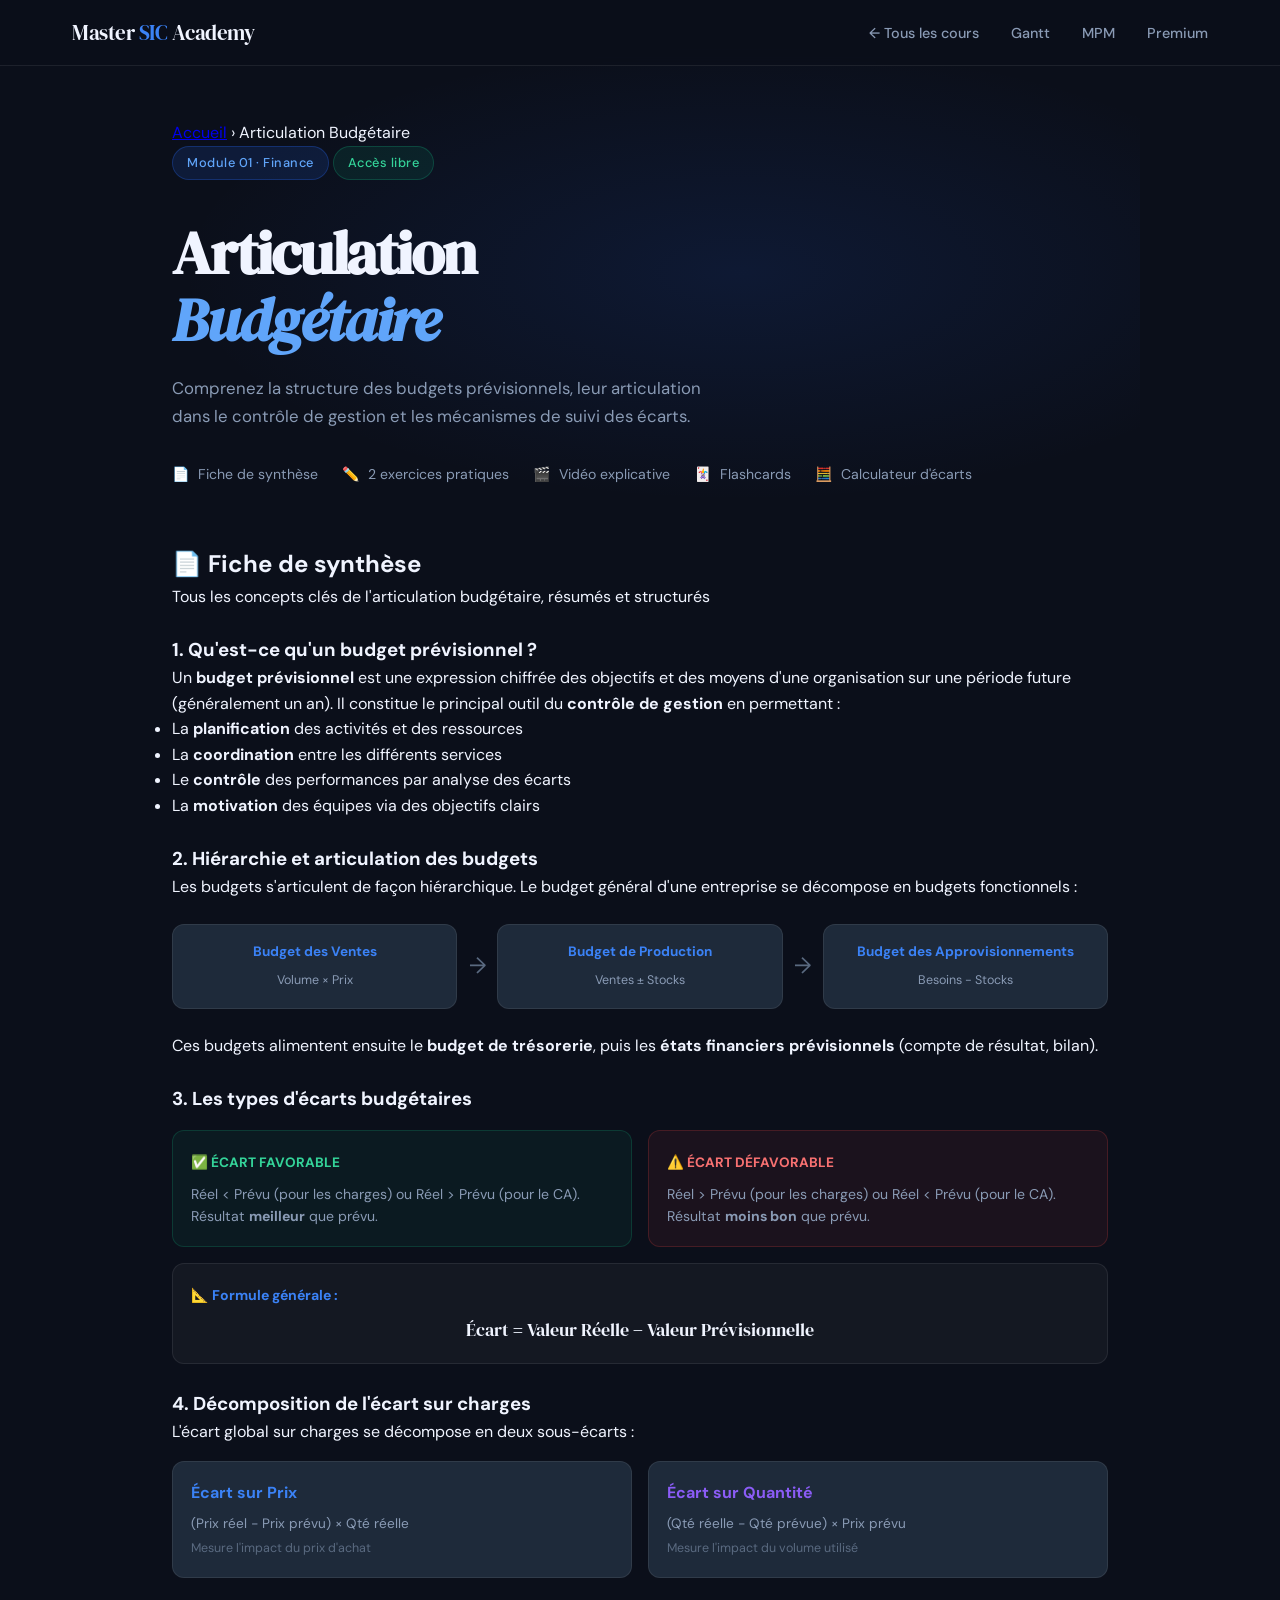
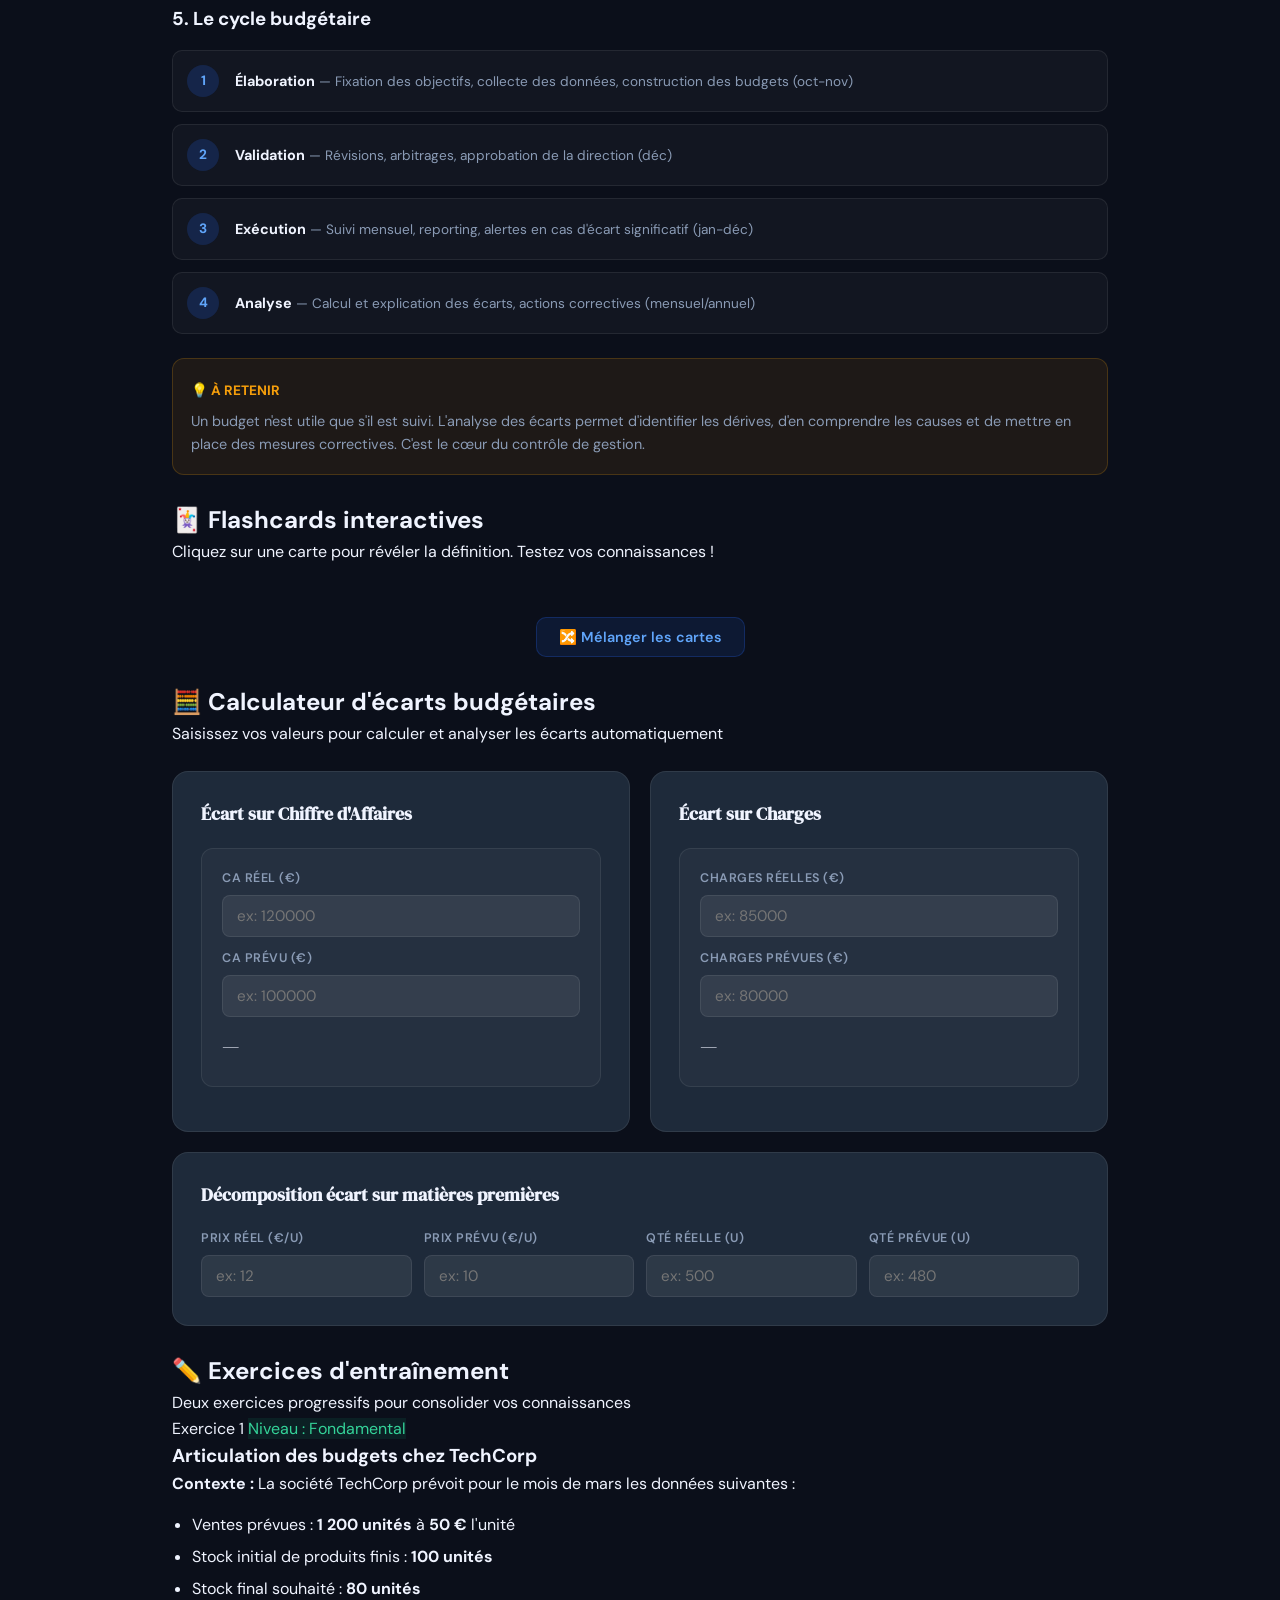
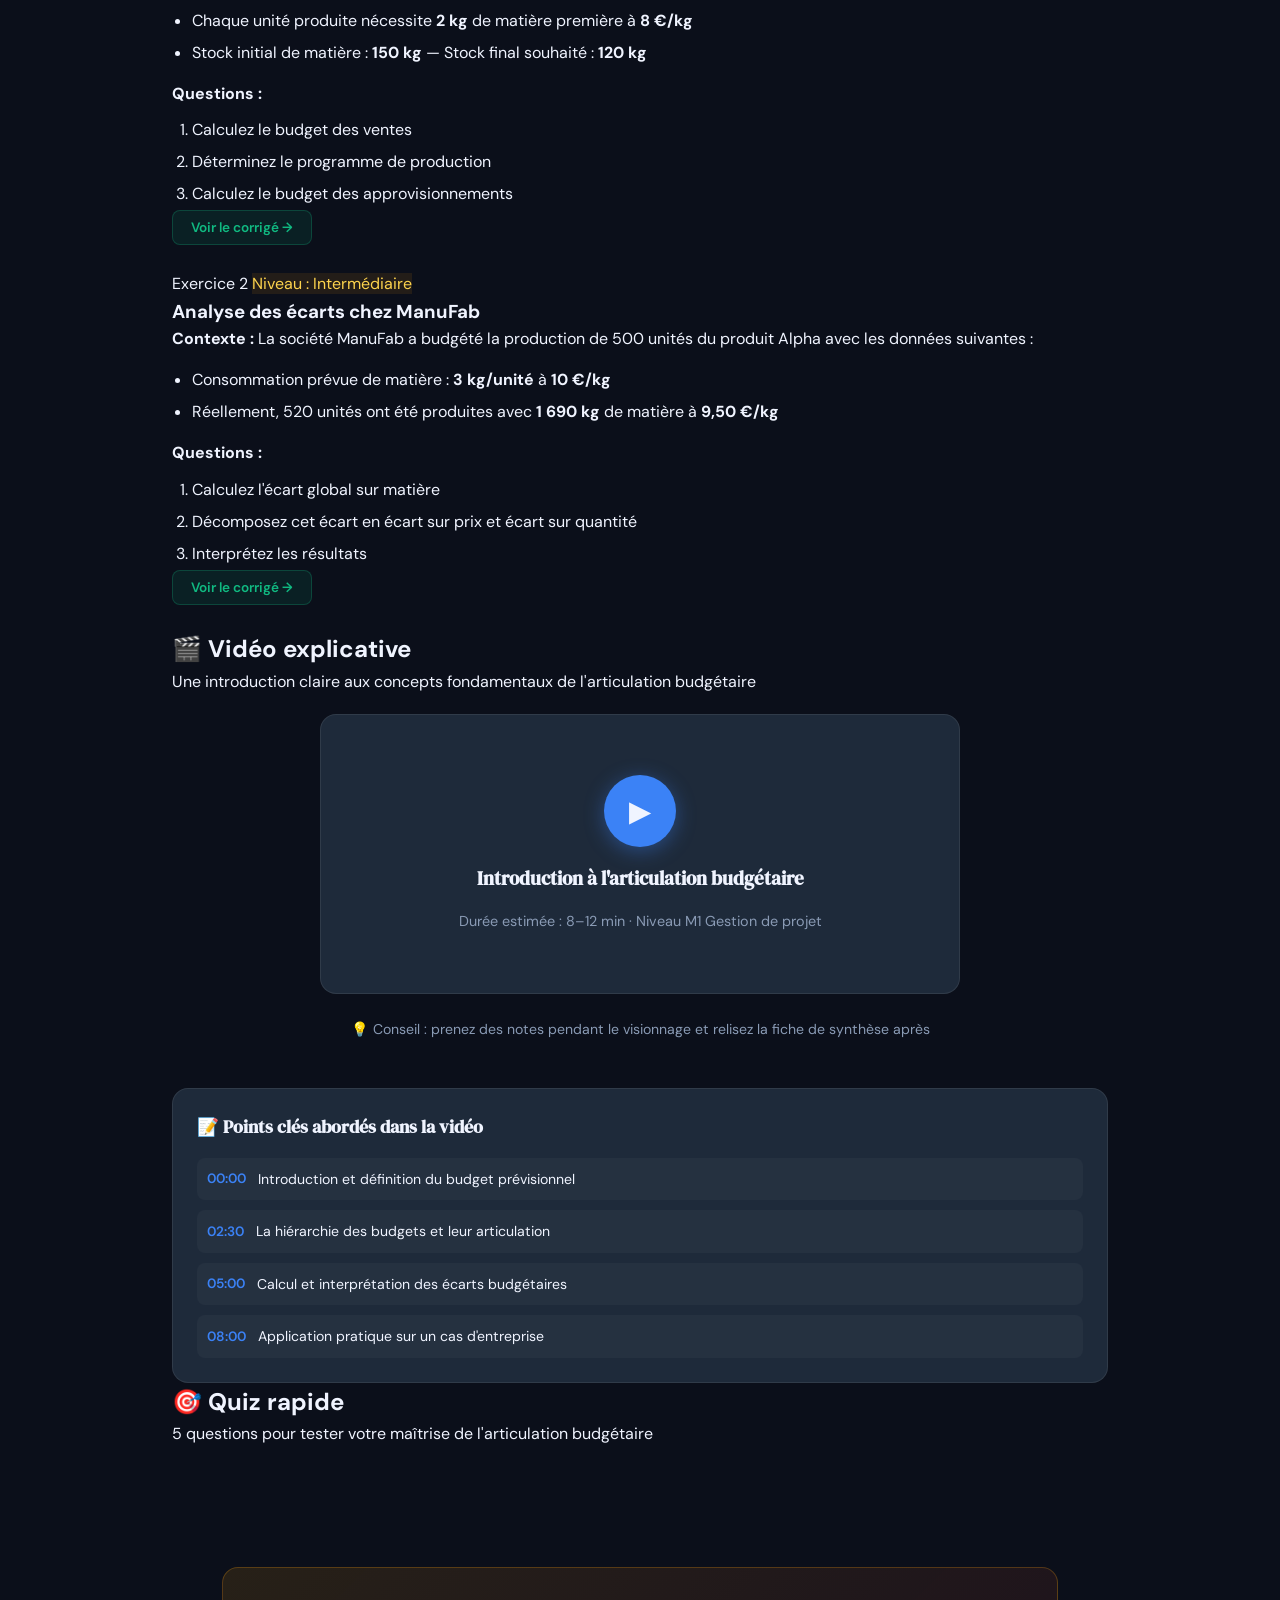
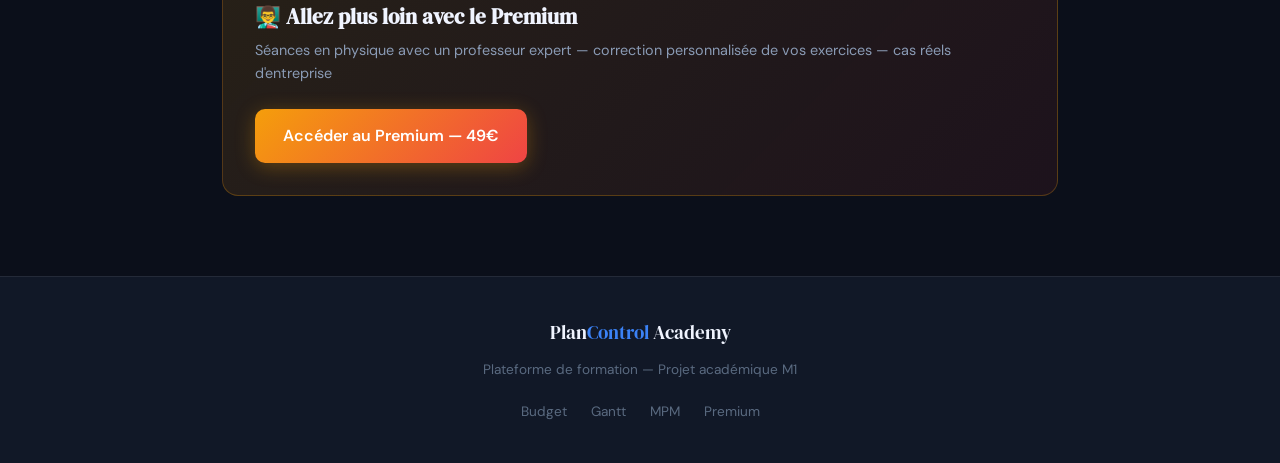
==== commit ede26e70: "Update cours-budget.html" ====
--- a/cours-budget.html
+++ b/cours-budget.html
@@ -89,9 +89,9 @@
           <h2>📄 Fiche de synthèse</h2>
           <p>Tous les concepts clés de l'articulation budgétaire, résumés et structurés</p>
         </div>
-
+        <br>
         <div class="fiche-section">
-          <h3><span class="fiche-num">1</span>Qu'est-ce qu'un budget prévisionnel ?</h3>
+          <h3><span class="fiche-num">1. </span>Qu'est-ce qu'un budget prévisionnel ?</h3>
           <p>Un <strong>budget prévisionnel</strong> est une expression chiffrée des objectifs et des moyens d'une organisation sur une période future (généralement un an). Il constitue le principal outil du <strong>contrôle de gestion</strong> en permettant :</p>
           <ul class="fiche-list">
             <li>La <strong>planification</strong> des activités et des ressources</li>
@@ -100,9 +100,9 @@
             <li>La <strong>motivation</strong> des équipes via des objectifs clairs</li>
           </ul>
         </div>
-
+        <br>
         <div class="fiche-section">
-          <h3><span class="fiche-num">2</span>Hiérarchie et articulation des budgets</h3>
+          <h3><span class="fiche-num">2. </span>Hiérarchie et articulation des budgets</h3>
           <p>Les budgets s'articulent de façon hiérarchique. Le budget général d'une entreprise se décompose en budgets fonctionnels :</p>
           <div class="schéma-budget">
             <div class="schema-box"><strong>Budget des Ventes</strong><span>Volume × Prix</span></div>
@@ -113,9 +113,9 @@
           </div>
           <p style="margin-top:12px">Ces budgets alimentent ensuite le <strong>budget de trésorerie</strong>, puis les <strong>états financiers prévisionnels</strong> (compte de résultat, bilan).</p>
         </div>
-
+        <br>
         <div class="fiche-section">
-          <h3><span class="fiche-num">3</span>Les types d'écarts budgétaires</h3>
+          <h3><span class="fiche-num">3. </span>Les types d'écarts budgétaires</h3>
           <div style="display:grid;grid-template-columns:1fr 1fr;gap:16px;margin-top:16px">
             <div style="background:rgba(16,185,129,0.07);border:1px solid rgba(16,185,129,0.2);border-radius:12px;padding:18px">
               <strong style="color:#34D399;font-size:0.85rem">✅ ÉCART FAVORABLE</strong>
@@ -131,9 +131,9 @@
             <p style="font-family:'DM Serif Display',serif;font-size:1.15rem;margin-top:8px;text-align:center">Écart = Valeur Réelle − Valeur Prévisionnelle</p>
           </div>
         </div>
-
+        <br>
         <div class="fiche-section">
-          <h3><span class="fiche-num">4</span>Décomposition de l'écart sur charges</h3>
+          <h3><span class="fiche-num">4. </span>Décomposition de l'écart sur charges</h3>
           <p>L'écart global sur charges se décompose en deux sous-écarts :</p>
           <div style="display:grid;grid-template-columns:1fr 1fr;gap:16px;margin-top:16px">
             <div style="background:var(--surface);border:1px solid var(--border);border-radius:12px;padding:18px">
@@ -148,9 +148,9 @@
             </div>
           </div>
         </div>
-
+        <br>
         <div class="fiche-section">
-          <h3><span class="fiche-num">5</span>Le cycle budgétaire</h3>
+          <h3><span class="fiche-num">5. </span>Le cycle budgétaire</h3>
           <div style="display:flex;flex-direction:column;gap:12px;margin-top:16px">
             <div style="display:flex;align-items:center;gap:16px;padding:14px;background:rgba(255,255,255,0.03);border-radius:10px;border:1px solid var(--border)">
               <span style="width:32px;height:32px;background:rgba(37,99,235,0.2);border-radius:50%;display:flex;align-items:center;justify-content:center;font-weight:700;color:#60A5FA;flex-shrink:0;font-size:0.85rem">1</span>
@@ -176,7 +176,7 @@
           <p style="margin-top:8px;font-size:0.9rem;color:var(--text-muted)">Un budget n'est utile que s'il est suivi. L'analyse des écarts permet d'identifier les dérives, d'en comprendre les causes et de mettre en place des mesures correctives. C'est le cœur du contrôle de gestion.</p>
         </div>
       </div>
-
+      <br>
       <!-- FLASHCARDS -->
       <div class="tab-content" id="tab-flashcards">
         <div class="fiche-header">
@@ -190,7 +190,7 @@
           <button onclick="shuffleFlashcards()" style="background:rgba(37,99,235,0.12);border:1px solid rgba(37,99,235,0.25);color:#60A5FA;padding:10px 22px;border-radius:10px;font-family:'DM Sans',sans-serif;font-size:0.9rem;font-weight:600;cursor:pointer;transition:all 0.2s" onmouseover="this.style.background='rgba(37,99,235,0.2)'" onmouseout="this.style.background='rgba(37,99,235,0.12)'">🔀 Mélanger les cartes</button>
         </div>
       </div>
-
+      <br>
       <!-- CALCULATEUR -->
       <div class="tab-content" id="tab-calculateur">
         <div class="fiche-header">
@@ -266,7 +266,7 @@
           </div>
         </div>
       </div>
-
+      <br>
       <!-- EXERCICES -->
       <div class="tab-content" id="tab-exercices">
         <div class="fiche-header">
@@ -312,7 +312,7 @@
             <p>Budget approvisionnements = 2 330 × 8 = <strong>18 640 €</strong></p>
           </div>
         </div>
-
+        <br>
         <div class="exercice-block">
           <div class="exercice-header">
             <span class="ex-badge">Exercice 2</span>
@@ -349,7 +349,7 @@
           </div>
         </div>
       </div>
-
+      <br>
       <!-- VIDÉO -->
       <div class="tab-content" id="tab-video">
         <div class="fiche-header">
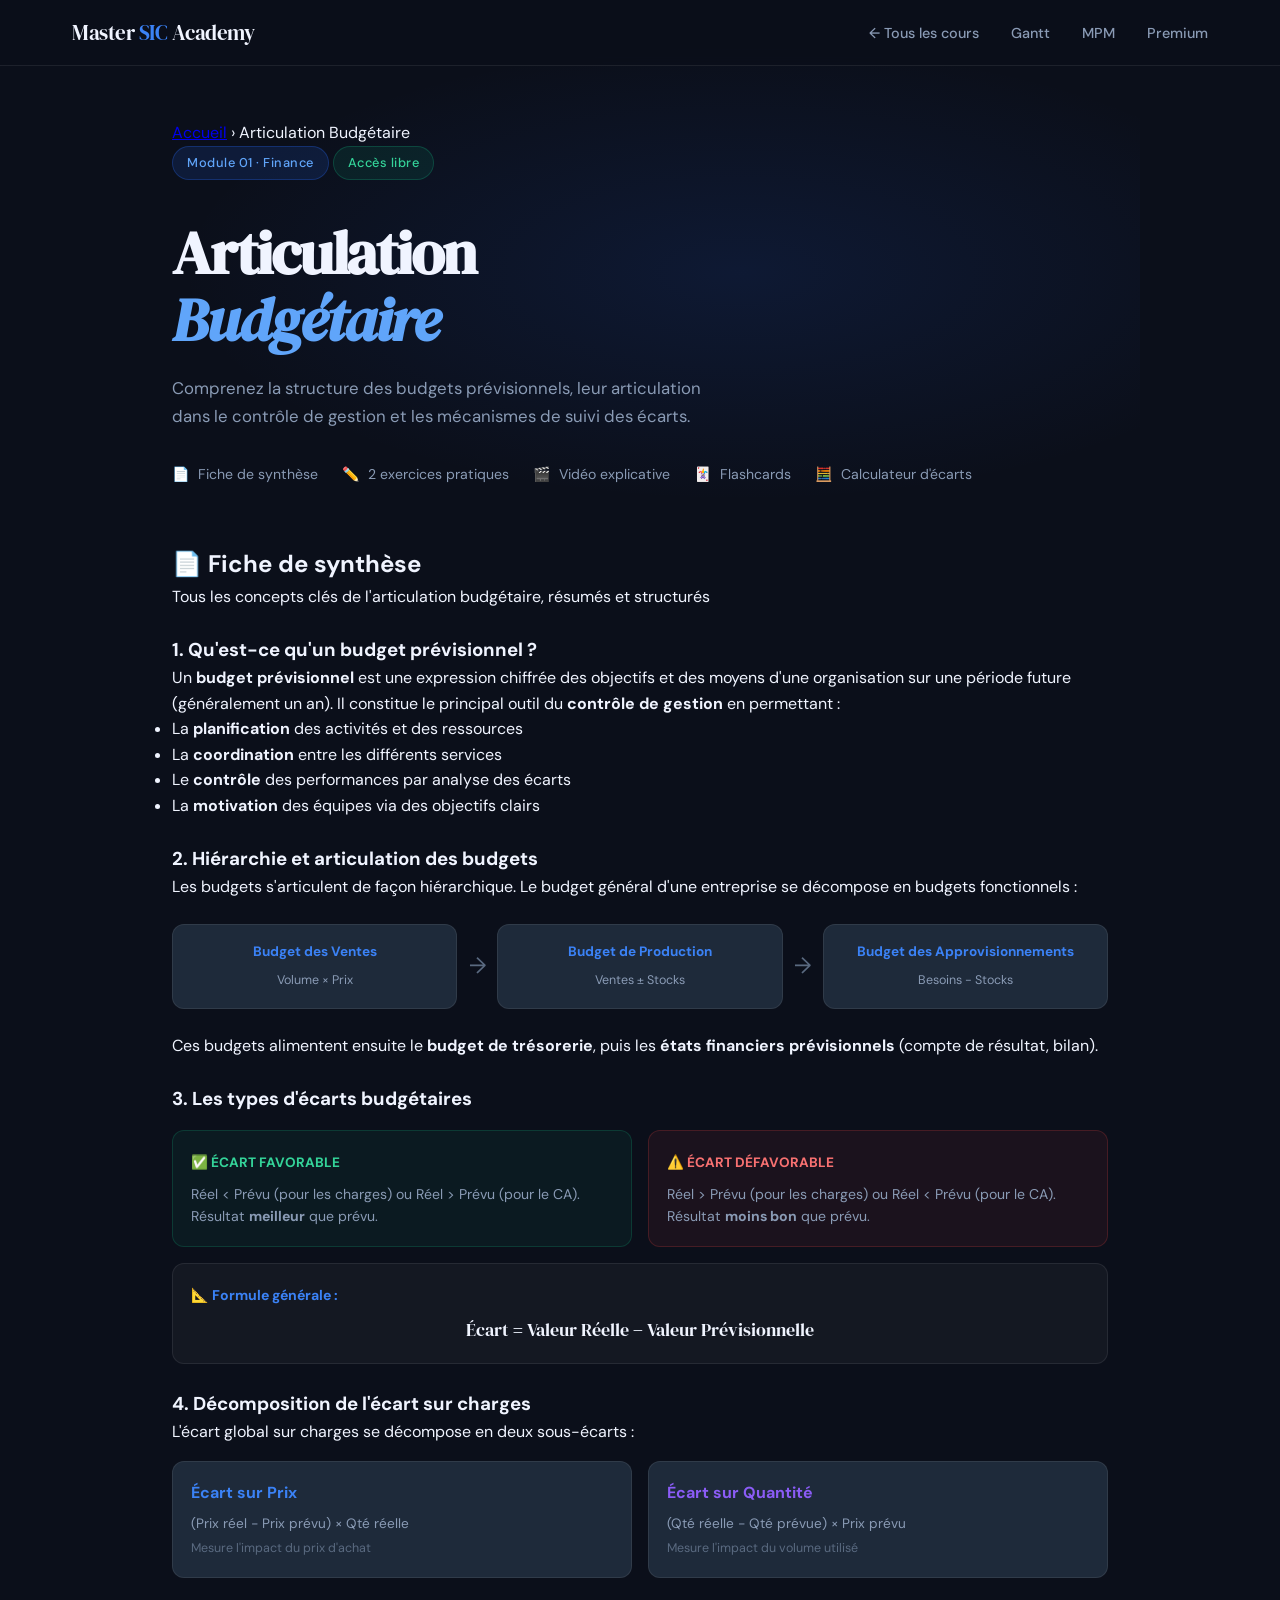
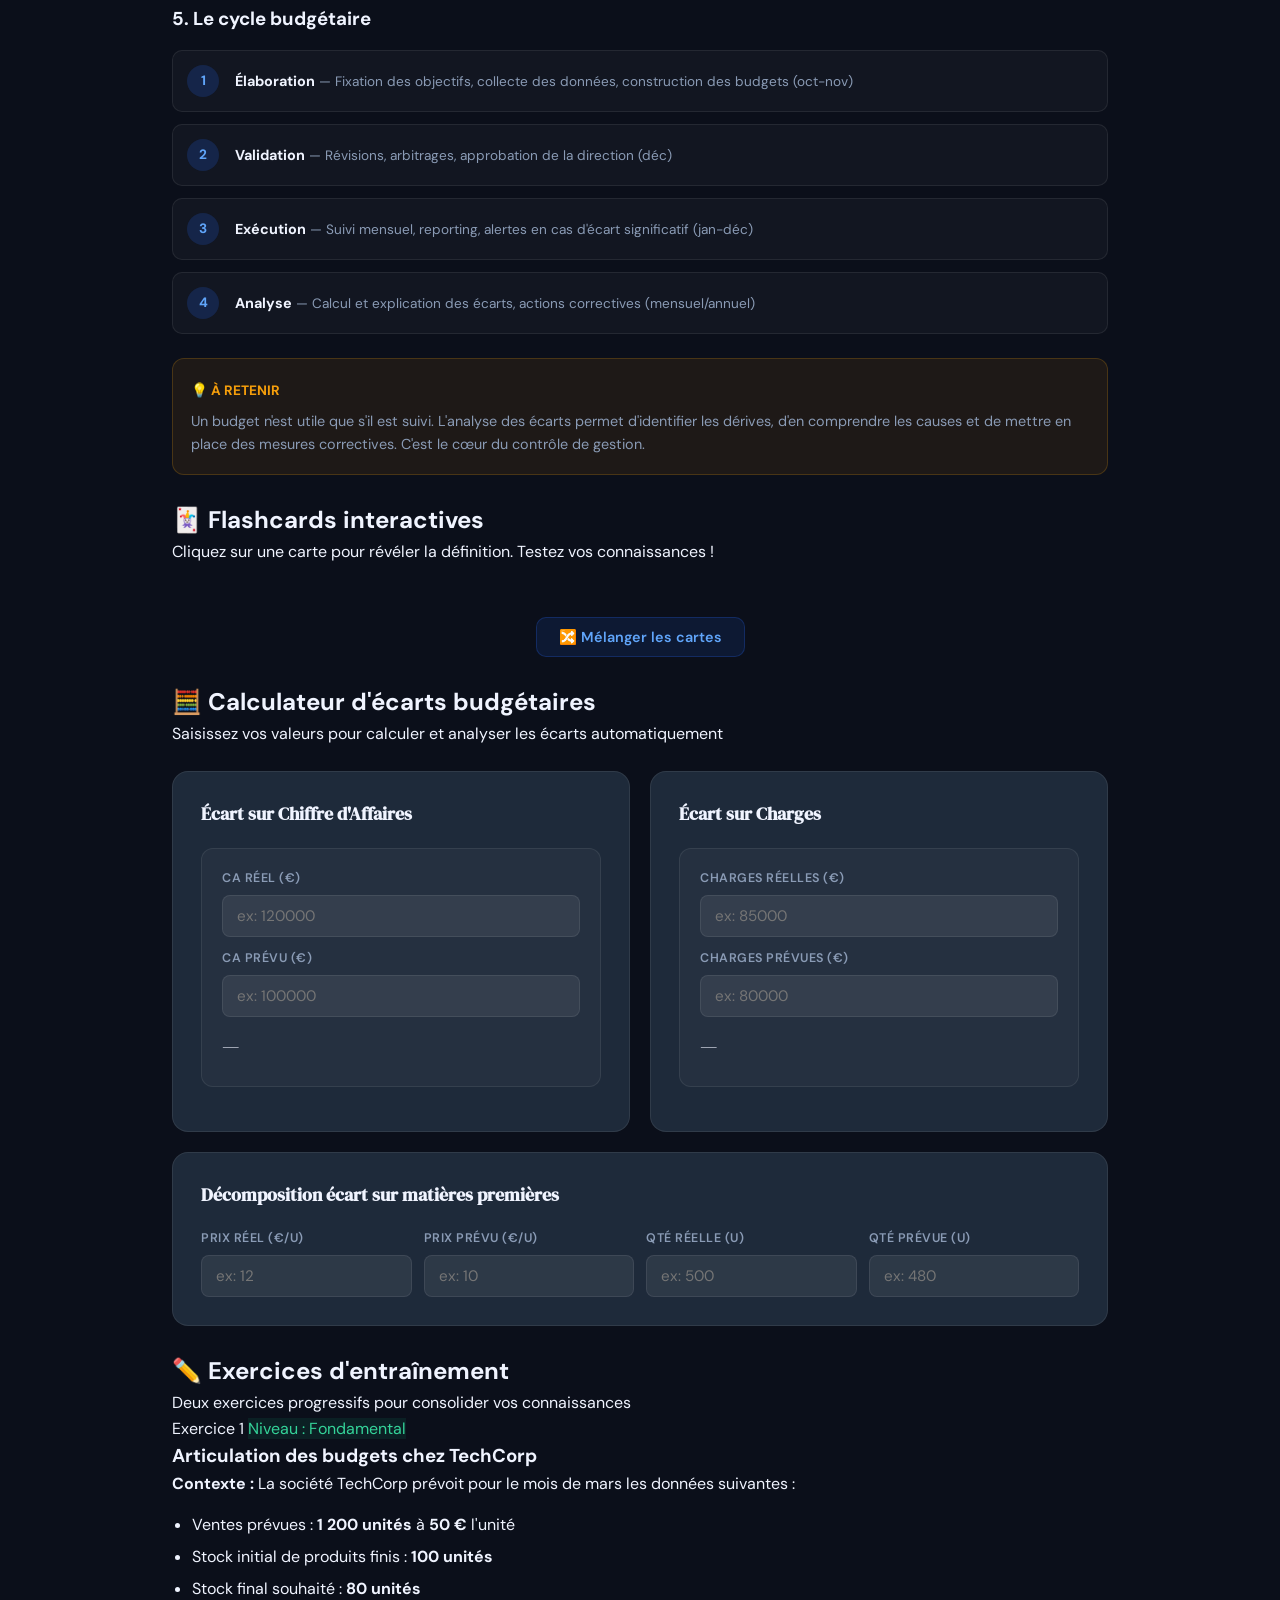
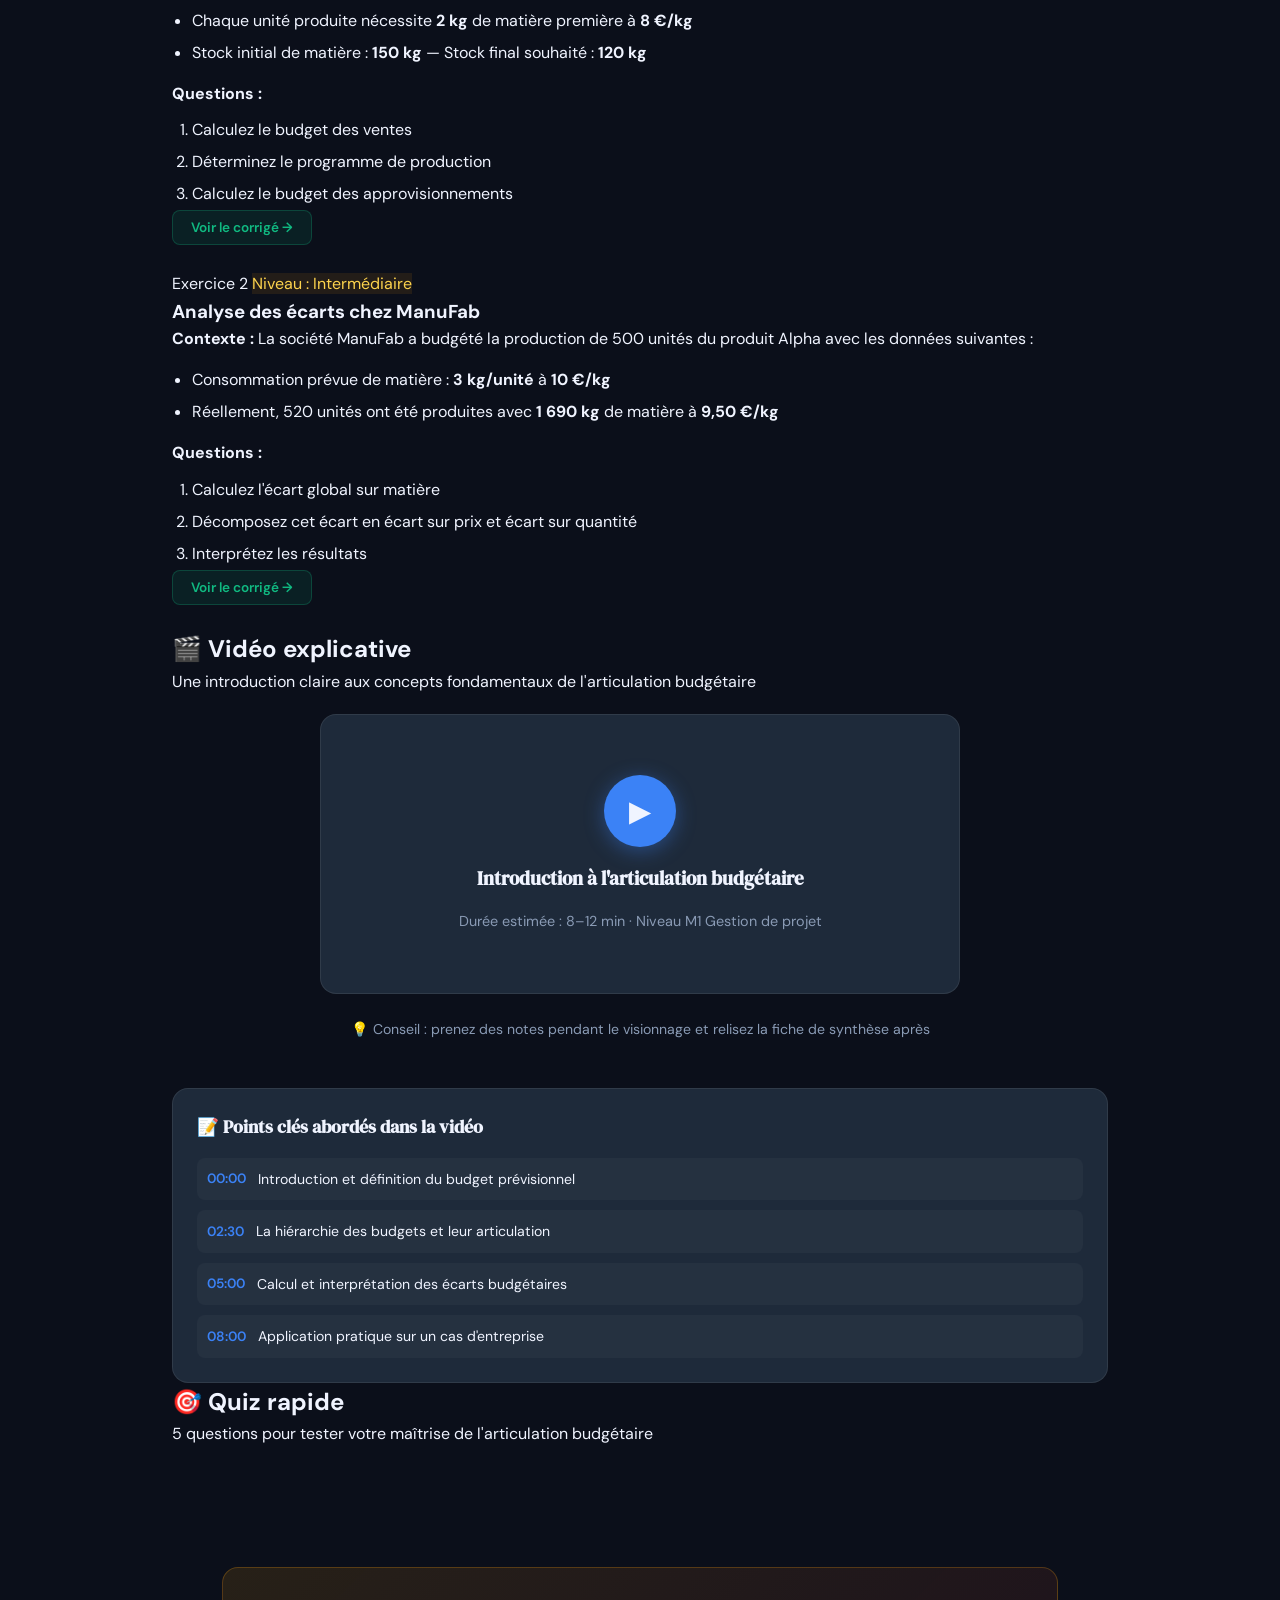
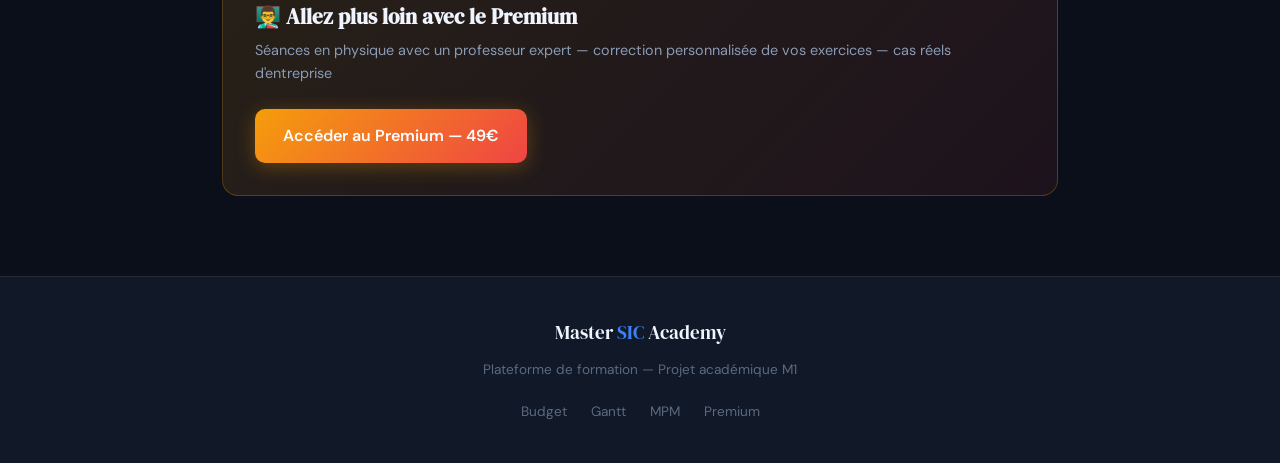
==== commit 1301634d: "Update cours-budget.html" ====
--- a/cours-budget.html
+++ b/cours-budget.html
@@ -363,7 +363,7 @@
             <p>Durée estimée : 8–12 min · Niveau M1 Gestion de projet</p>
           </div>
           <div class="video-embed" id="videoEmbed">
-            <iframe src="https://www.youtube.com/embed/dQw4w9WgXcQ" title="Articulation budgétaire" allowfullscreen></iframe>
+            <iframe src="https://www.youtube.com/watch?v=Q_Z_flg7NOo" title="Articulation budgétaire" allowfullscreen></iframe>
           </div>
           <p style="margin-top:20px;color:var(--text-muted);font-size:0.88rem;text-align:center">💡 Conseil : prenez des notes pendant le visionnage et relisez la fiche de synthèse après</p>
         </div>
@@ -409,7 +409,7 @@
 
   <footer class="footer">
     <div class="footer-inner">
-      <div class="footer-logo">Plan<span>Control</span> Academy</div>
+      <div class="footer-logo">Master<span> SIC</span> Academy</div>
       <p>Plateforme de formation — Projet académique M1</p>
       <div class="footer-links">
         <a href="cours-budget.html">Budget</a>
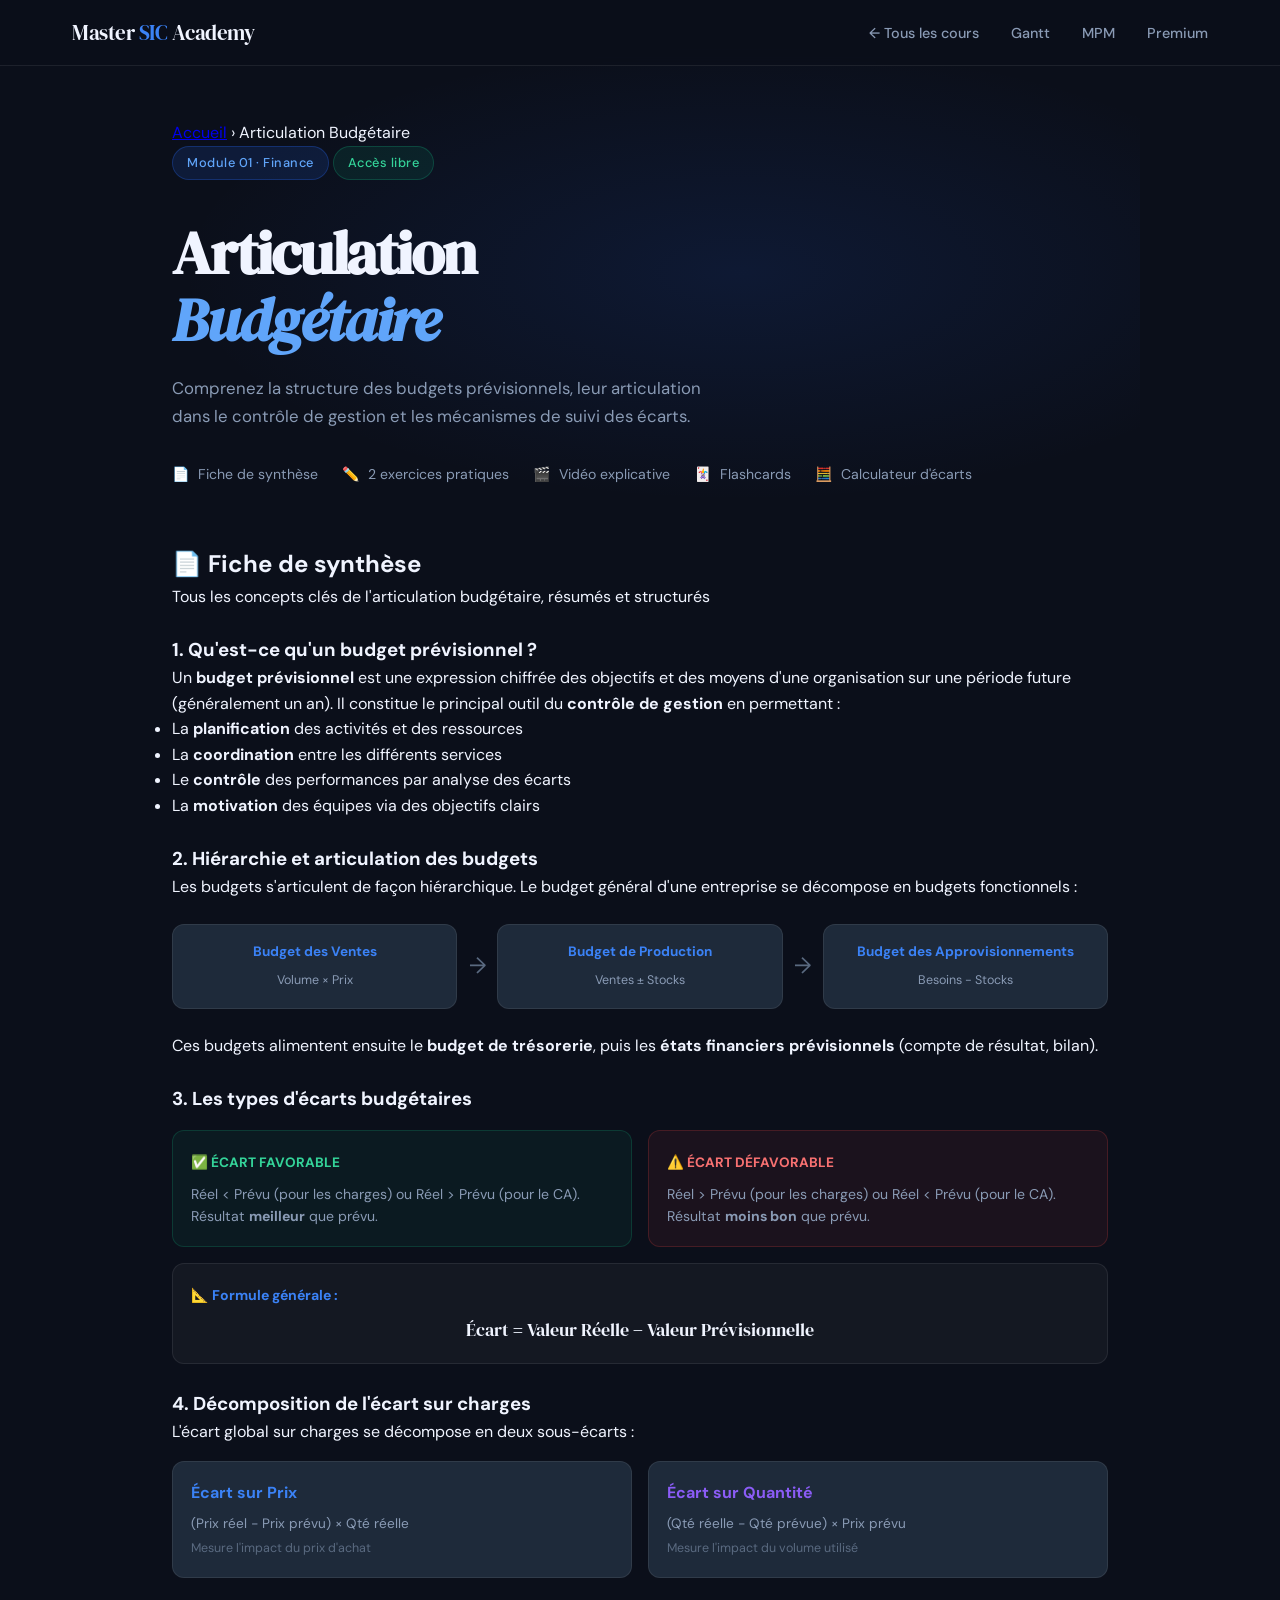
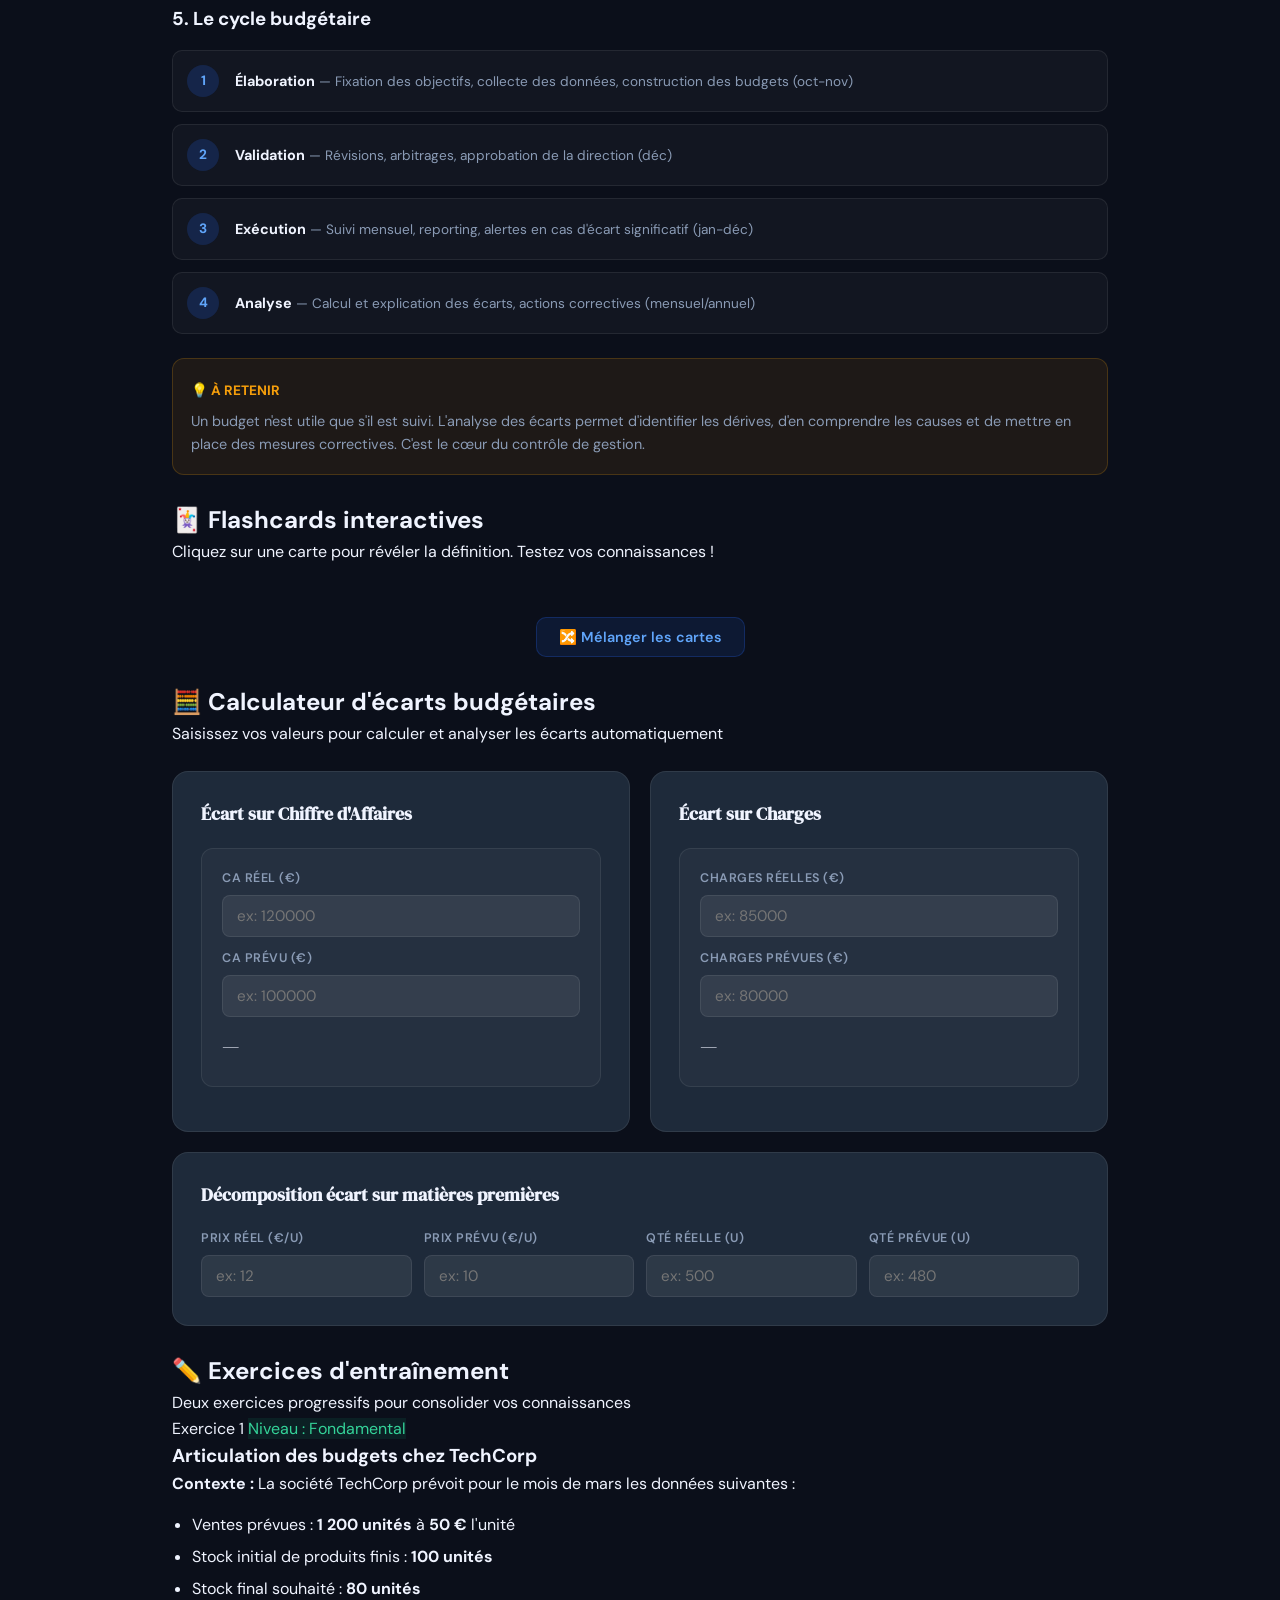
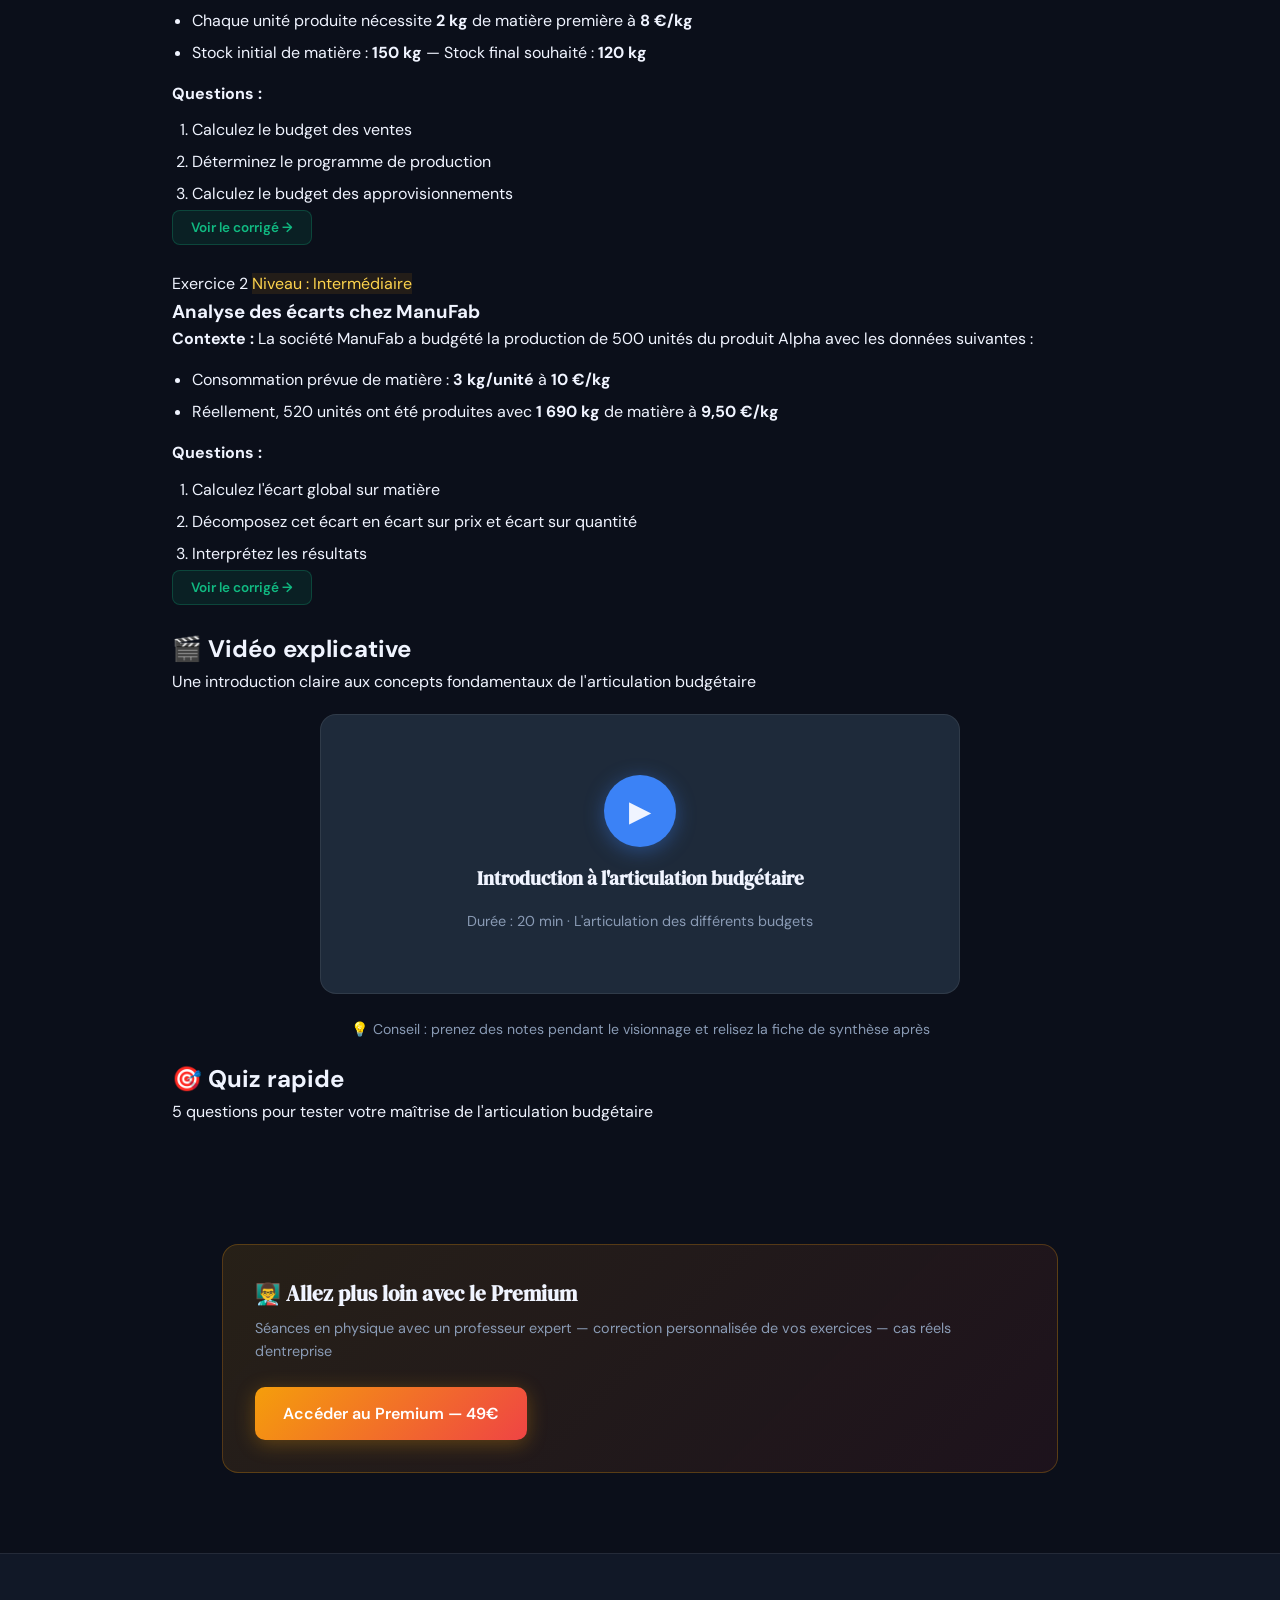
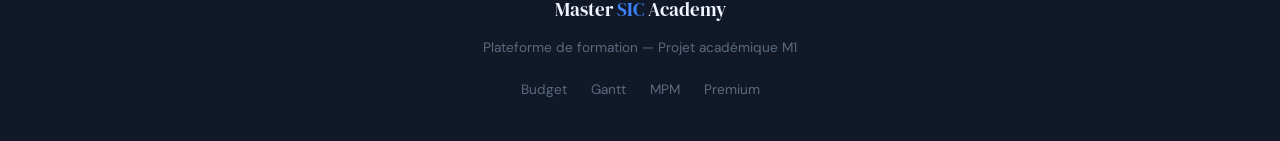
==== commit 7c4e1177: "Update cours-budget.html" ====
--- a/cours-budget.html
+++ b/cours-budget.html
@@ -360,21 +360,12 @@
           <div class="video-placeholder" id="videoPlaceholder">
             <div class="video-play" onclick="showVideo()">▶</div>
             <h3>Introduction à l'articulation budgétaire</h3>
-            <p>Durée estimée : 8–12 min · Niveau M1 Gestion de projet</p>
+            <p>Durée : 20 min · L'articulation des différents budgets</p>
           </div>
           <div class="video-embed" id="videoEmbed">
             <iframe src="https://www.youtube.com/watch?v=Q_Z_flg7NOo" title="Articulation budgétaire" allowfullscreen></iframe>
           </div>
           <p style="margin-top:20px;color:var(--text-muted);font-size:0.88rem;text-align:center">💡 Conseil : prenez des notes pendant le visionnage et relisez la fiche de synthèse après</p>
-        </div>
-        <div style="background:var(--surface);border:1px solid var(--border);border-radius:var(--radius);padding:24px;margin-top:28px">
-          <h3 style="font-family:'DM Serif Display',serif;font-size:1.1rem;margin-bottom:16px">📝 Points clés abordés dans la vidéo</h3>
-          <div style="display:flex;flex-direction:column;gap:10px">
-            <div style="display:flex;align-items:center;gap:12px;padding:10px;background:rgba(255,255,255,0.03);border-radius:8px"><span style="color:var(--accent-blue);font-size:0.85rem;font-weight:600">00:00</span><span style="font-size:0.88rem">Introduction et définition du budget prévisionnel</span></div>
-            <div style="display:flex;align-items:center;gap:12px;padding:10px;background:rgba(255,255,255,0.03);border-radius:8px"><span style="color:var(--accent-blue);font-size:0.85rem;font-weight:600">02:30</span><span style="font-size:0.88rem">La hiérarchie des budgets et leur articulation</span></div>
-            <div style="display:flex;align-items:center;gap:12px;padding:10px;background:rgba(255,255,255,0.03);border-radius:8px"><span style="color:var(--accent-blue);font-size:0.85rem;font-weight:600">05:00</span><span style="font-size:0.88rem">Calcul et interprétation des écarts budgétaires</span></div>
-            <div style="display:flex;align-items:center;gap:12px;padding:10px;background:rgba(255,255,255,0.03);border-radius:8px"><span style="color:var(--accent-blue);font-size:0.85rem;font-weight:600">08:00</span><span style="font-size:0.88rem">Application pratique sur un cas d'entreprise</span></div>
-          </div>
         </div>
       </div>
 
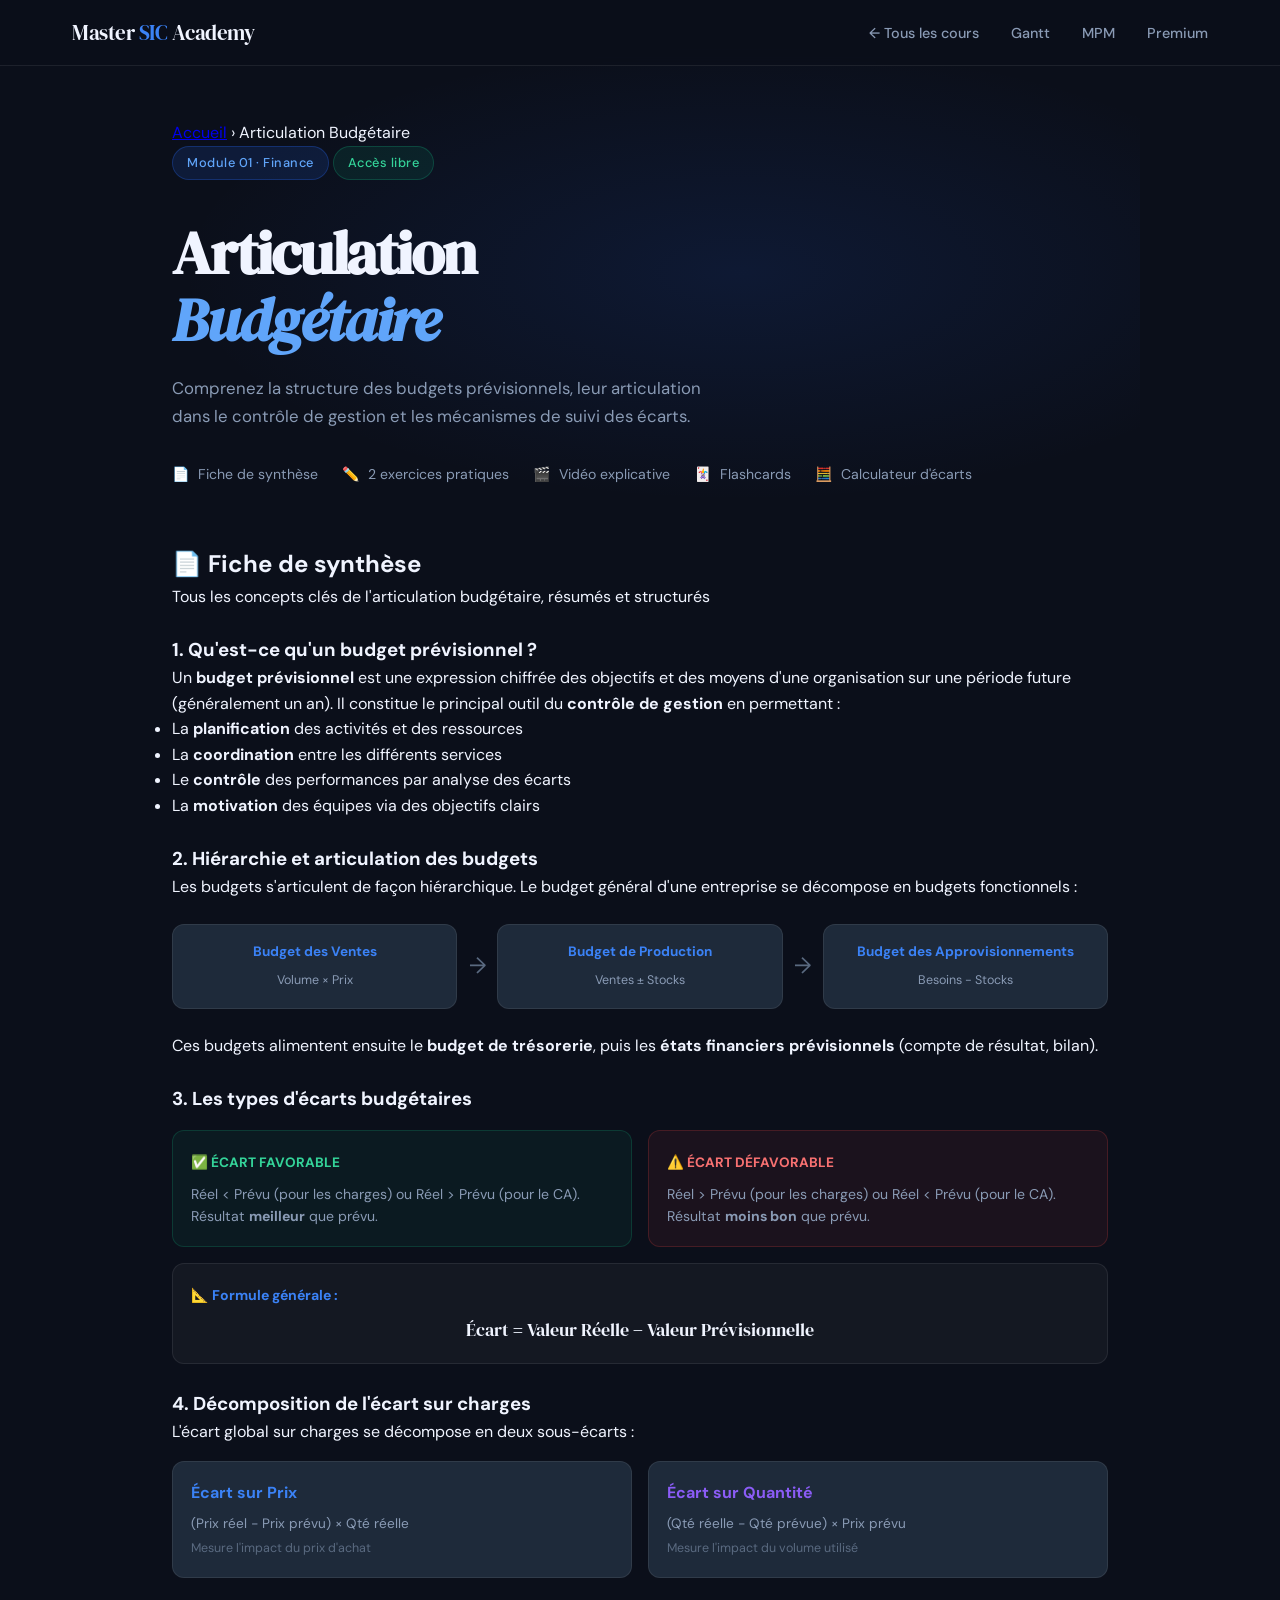
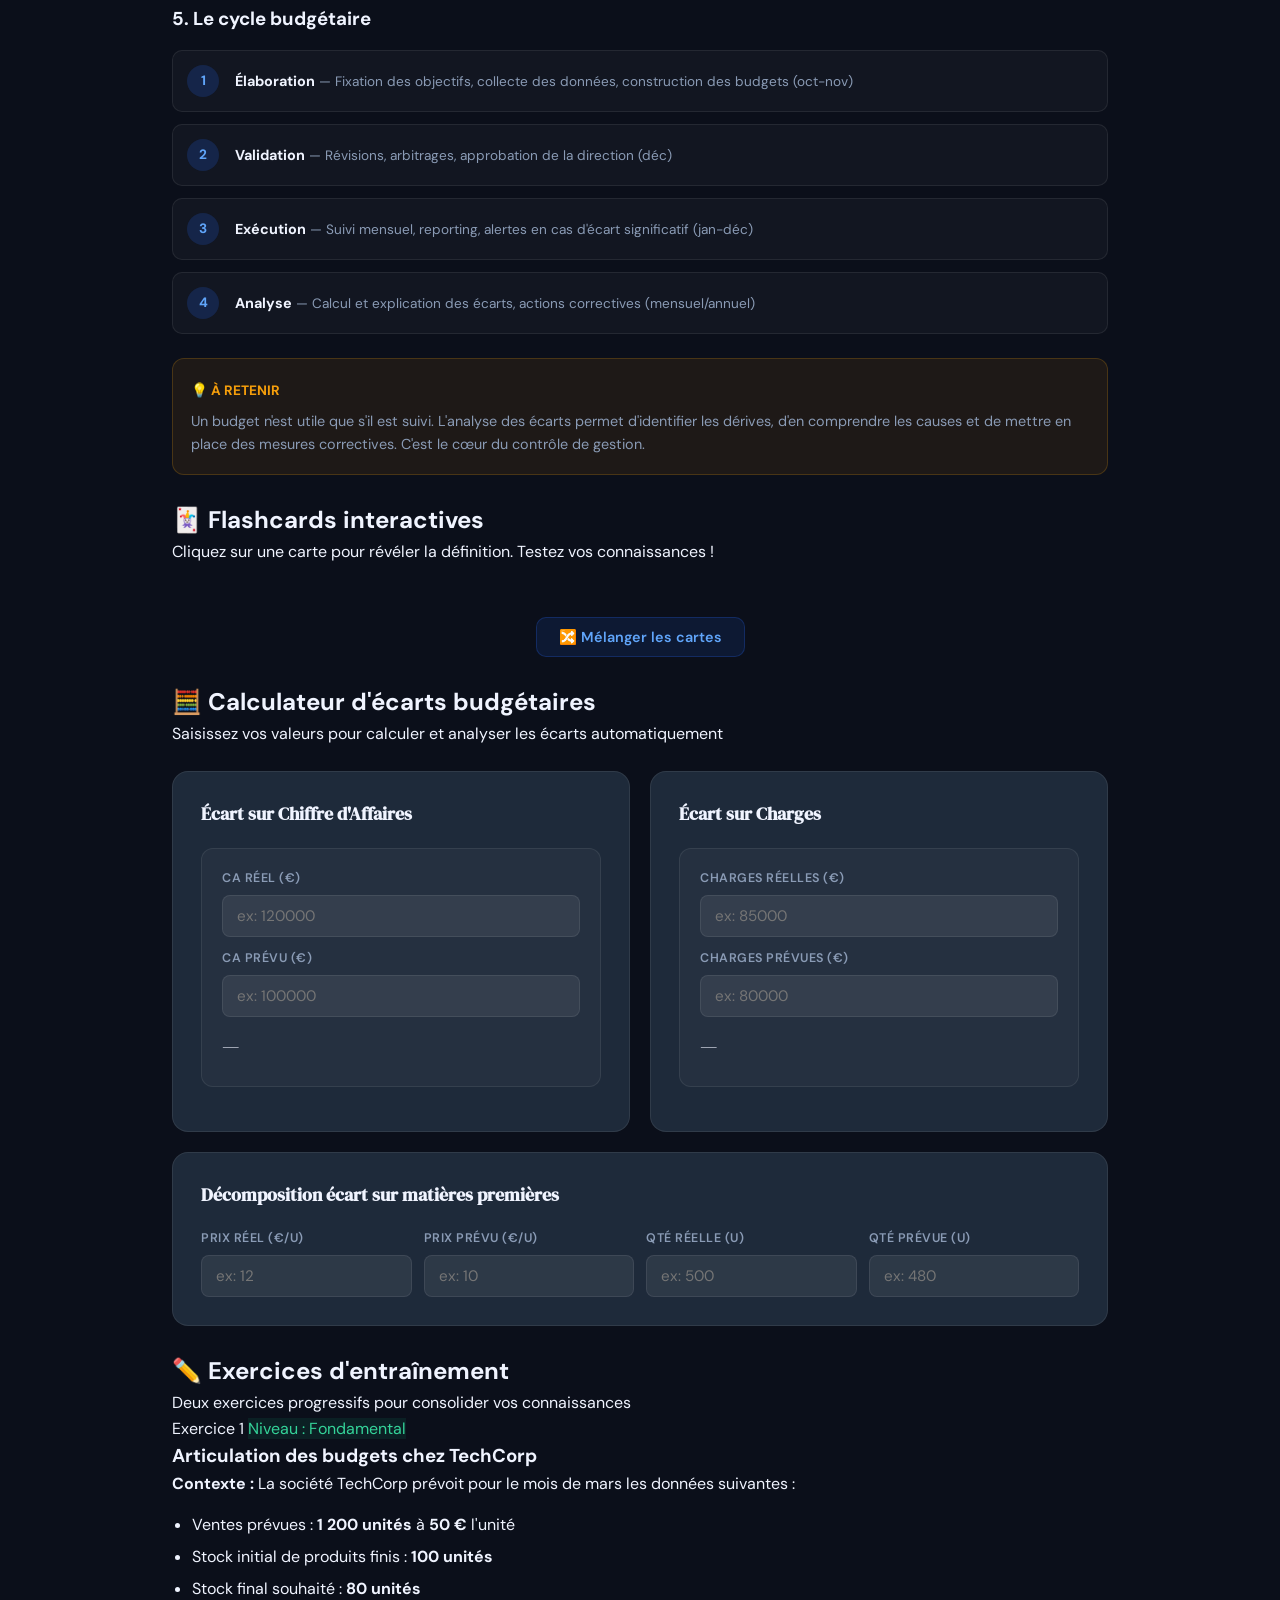
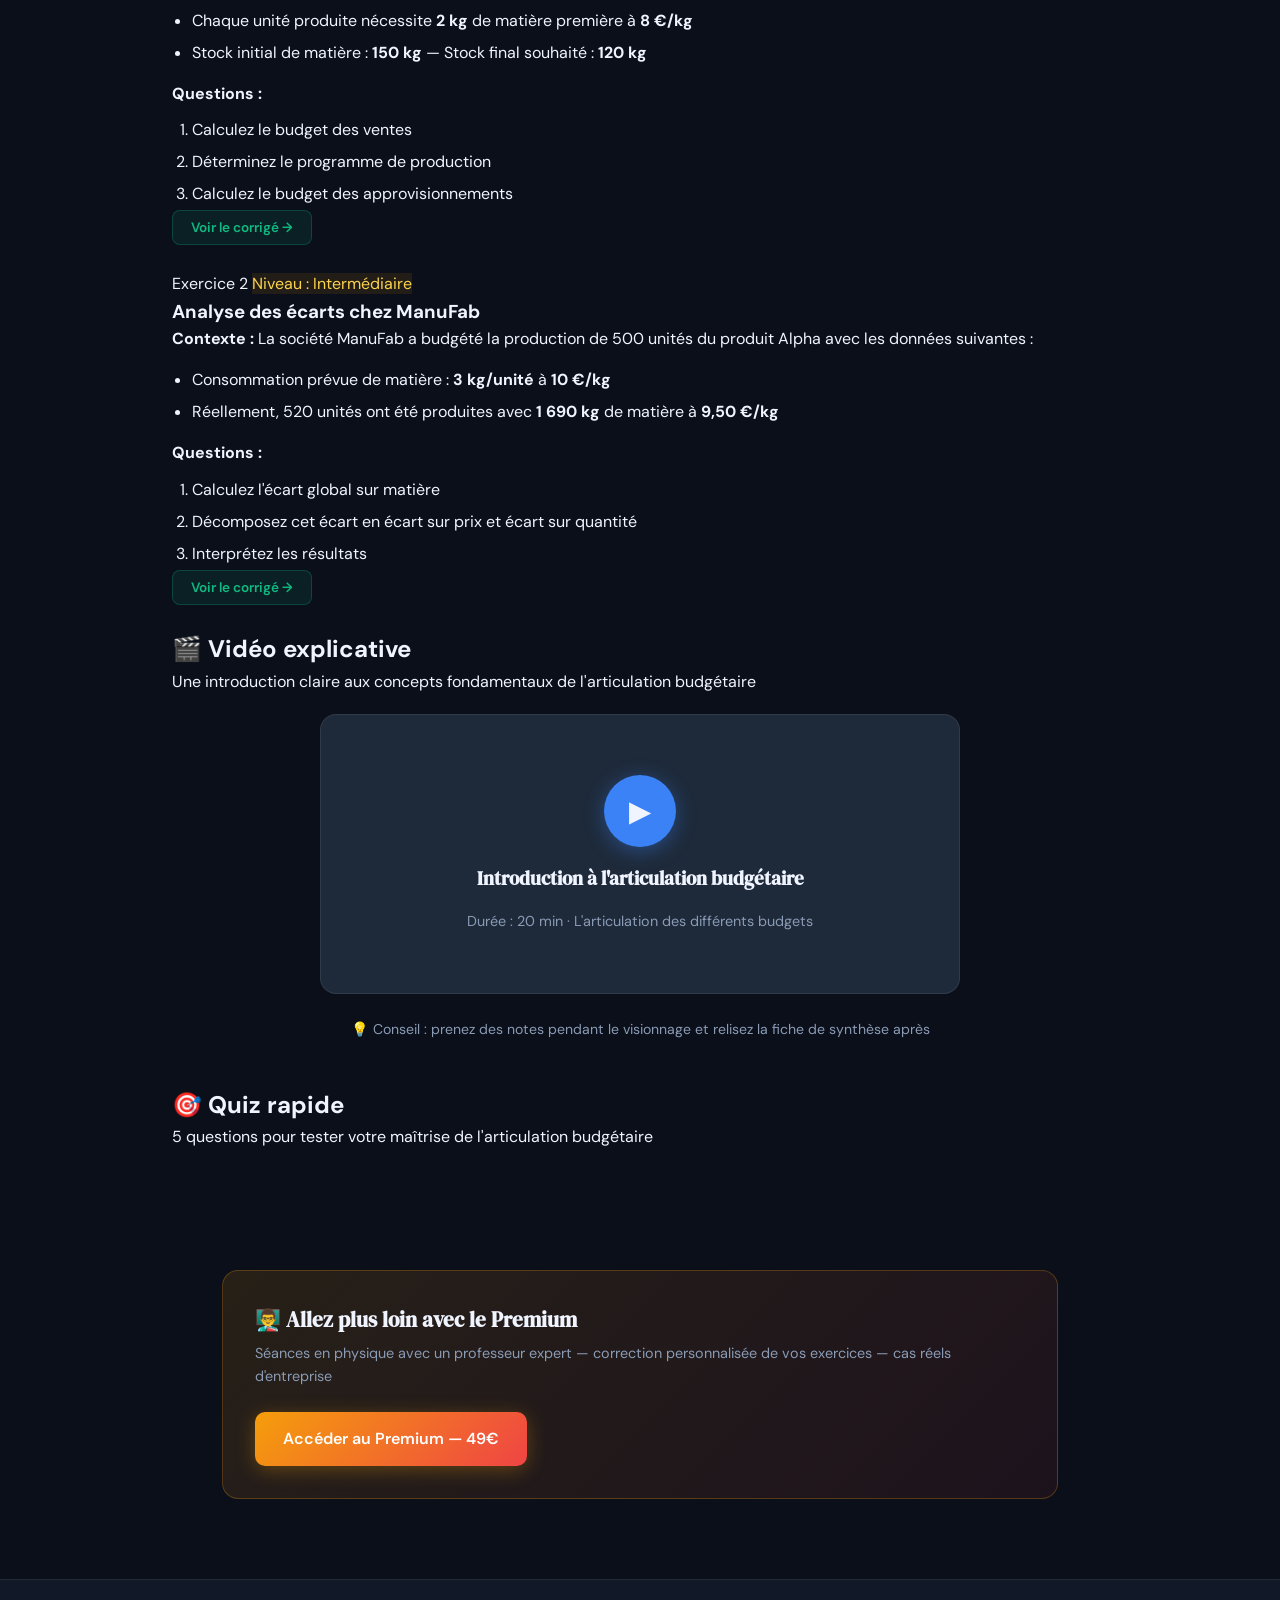
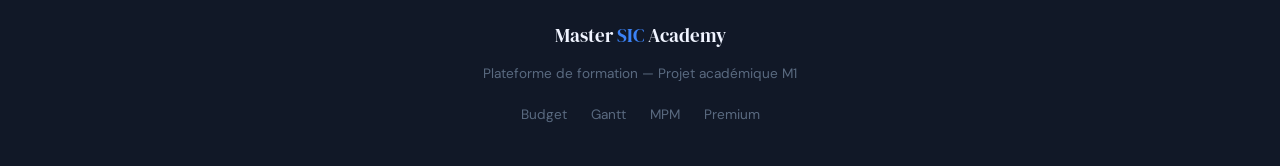
==== commit 8e1e4300: "Update cours-budget.html" ====
--- a/cours-budget.html
+++ b/cours-budget.html
@@ -368,7 +368,7 @@
           <p style="margin-top:20px;color:var(--text-muted);font-size:0.88rem;text-align:center">💡 Conseil : prenez des notes pendant le visionnage et relisez la fiche de synthèse après</p>
         </div>
       </div>
-
+      <br>
       <!-- QUIZ -->
       <div class="tab-content" id="tab-quiz">
         <div class="fiche-header">
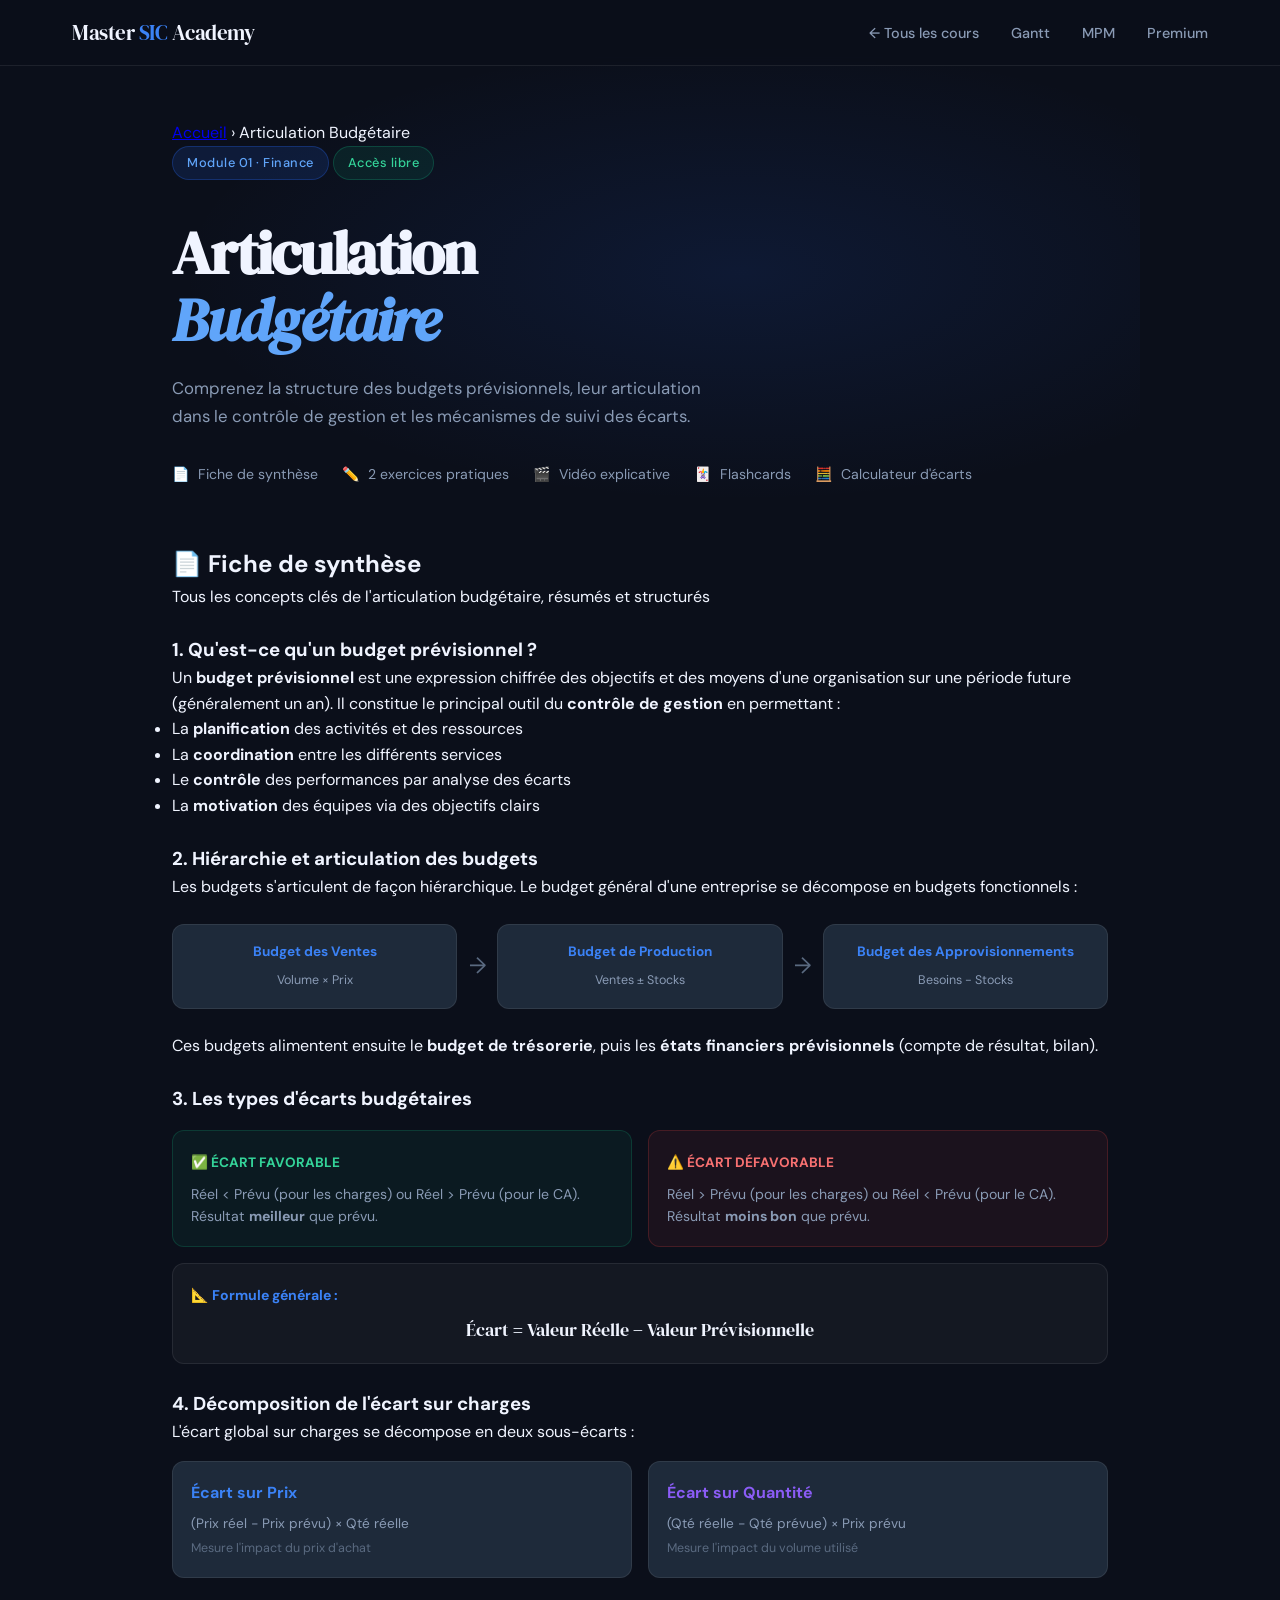
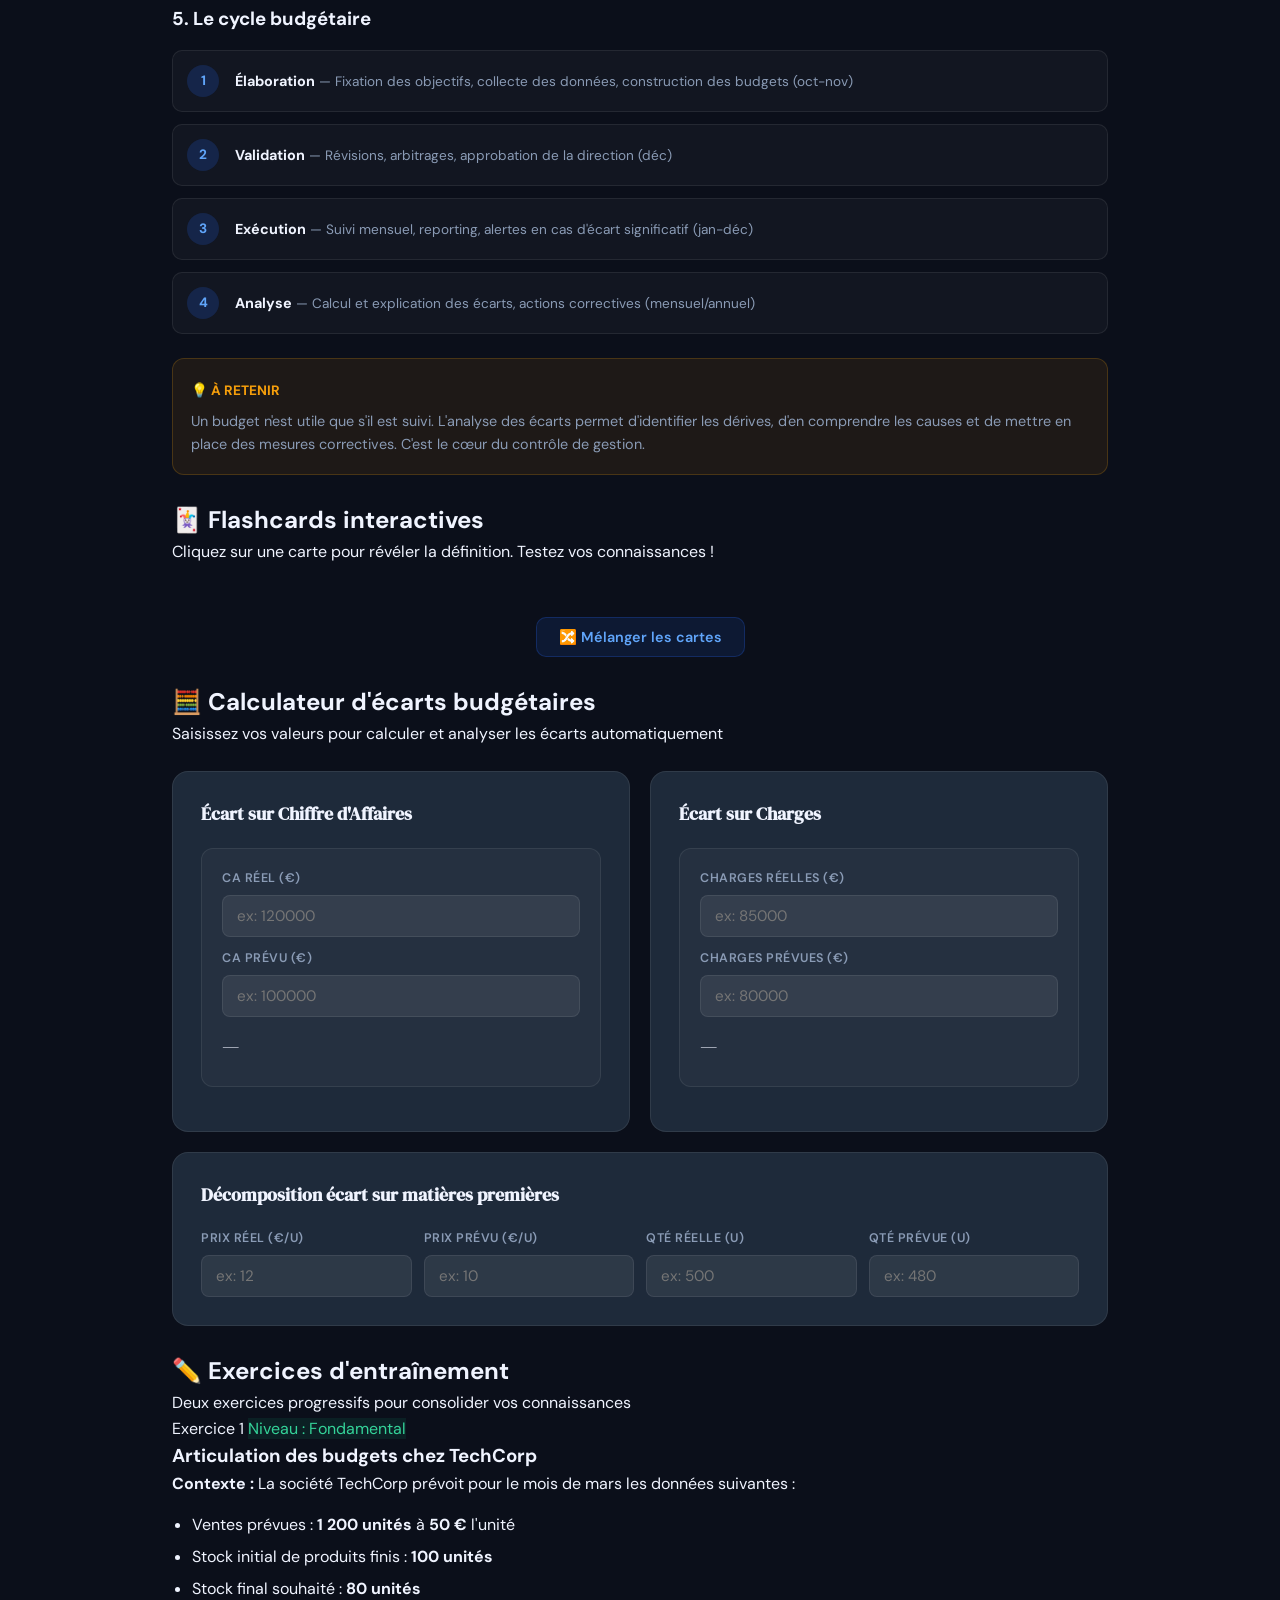
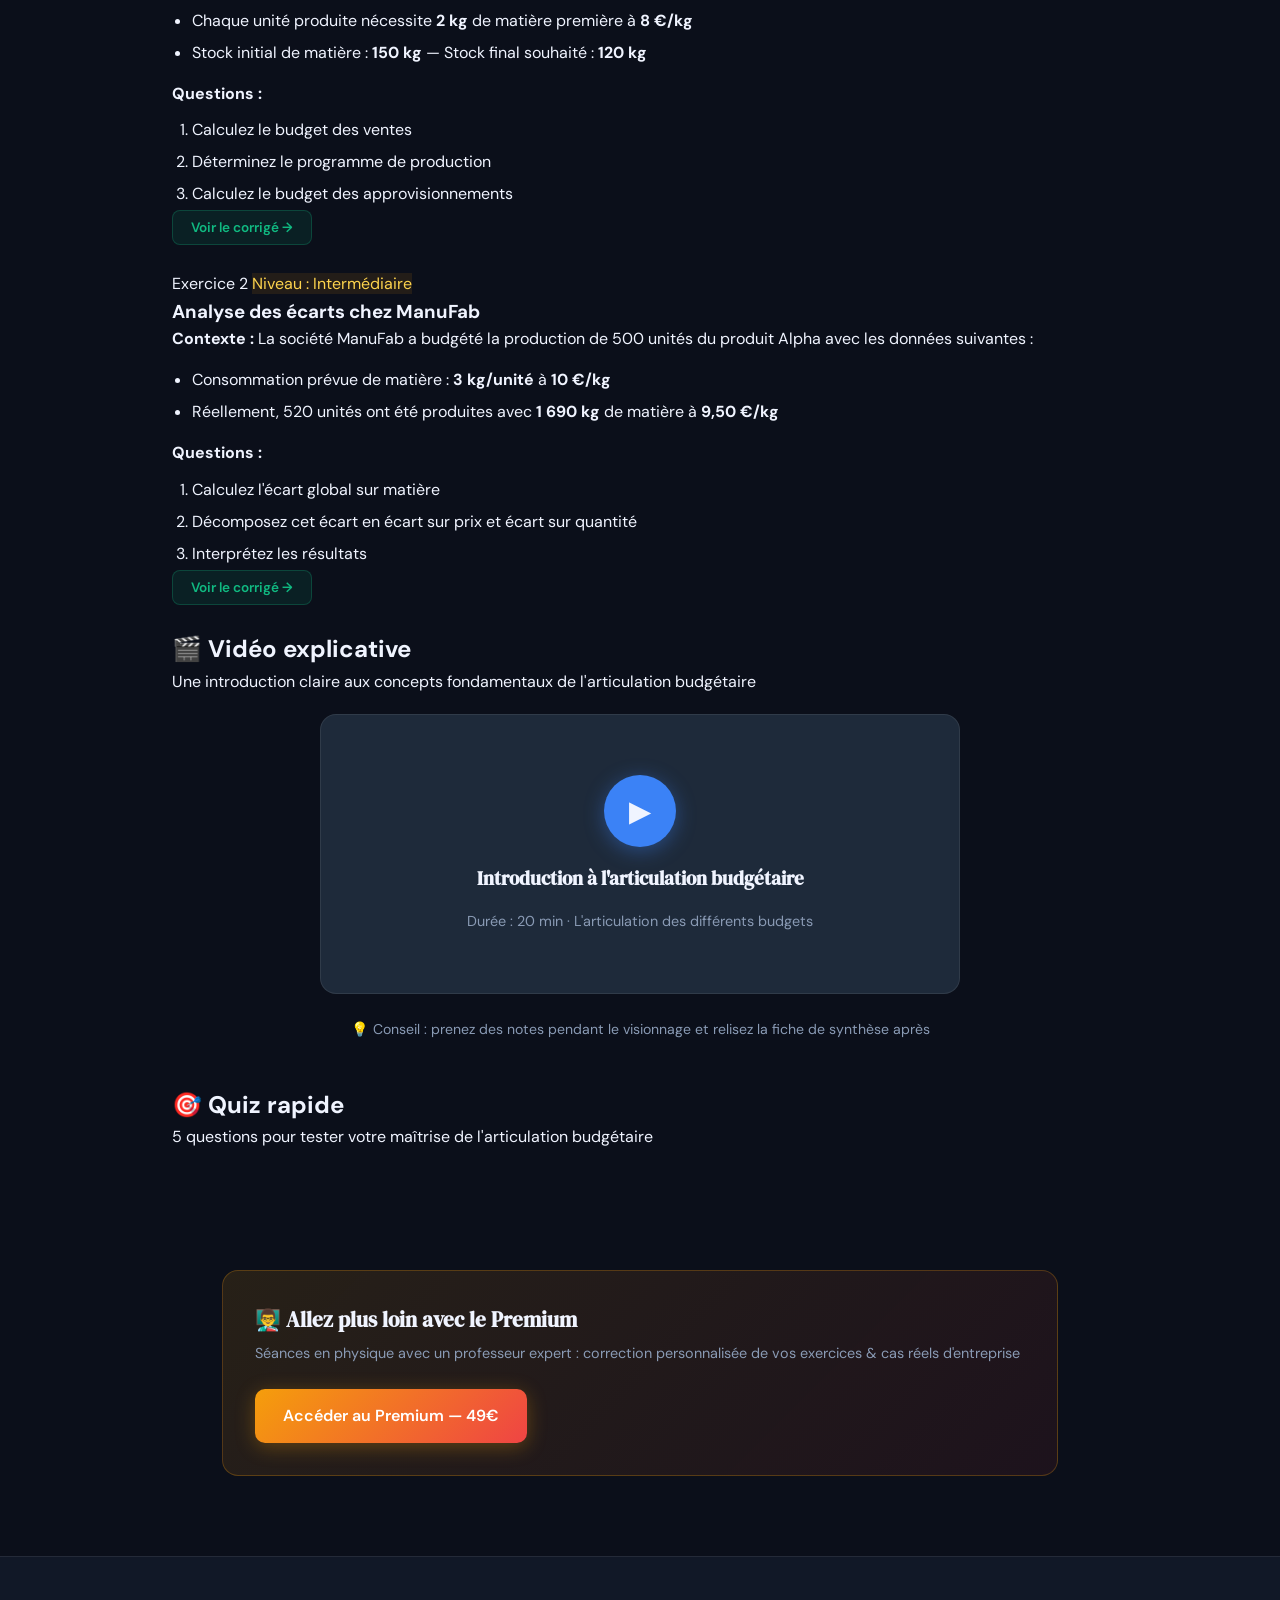
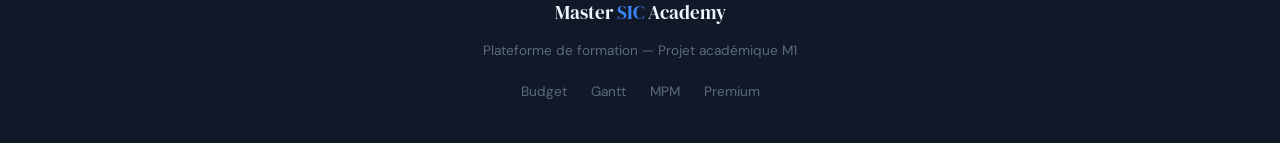
==== commit 36f3e294: "Update cours-budget.html" ====
--- a/cours-budget.html
+++ b/cours-budget.html
@@ -392,7 +392,7 @@
     <div class="premium-banner">
       <div>
         <h3>👨‍🏫 Allez plus loin avec le Premium</h3>
-        <p>Séances en physique avec un professeur expert — correction personnalisée de vos exercices — cas réels d'entreprise</p>
+        <p>Séances en physique avec un professeur expert : correction personnalisée de vos exercices & cas réels d'entreprise</p>
       </div>
       <a href="paiement.html" class="btn btn-premium">Accéder au Premium — 49€</a>
     </div>
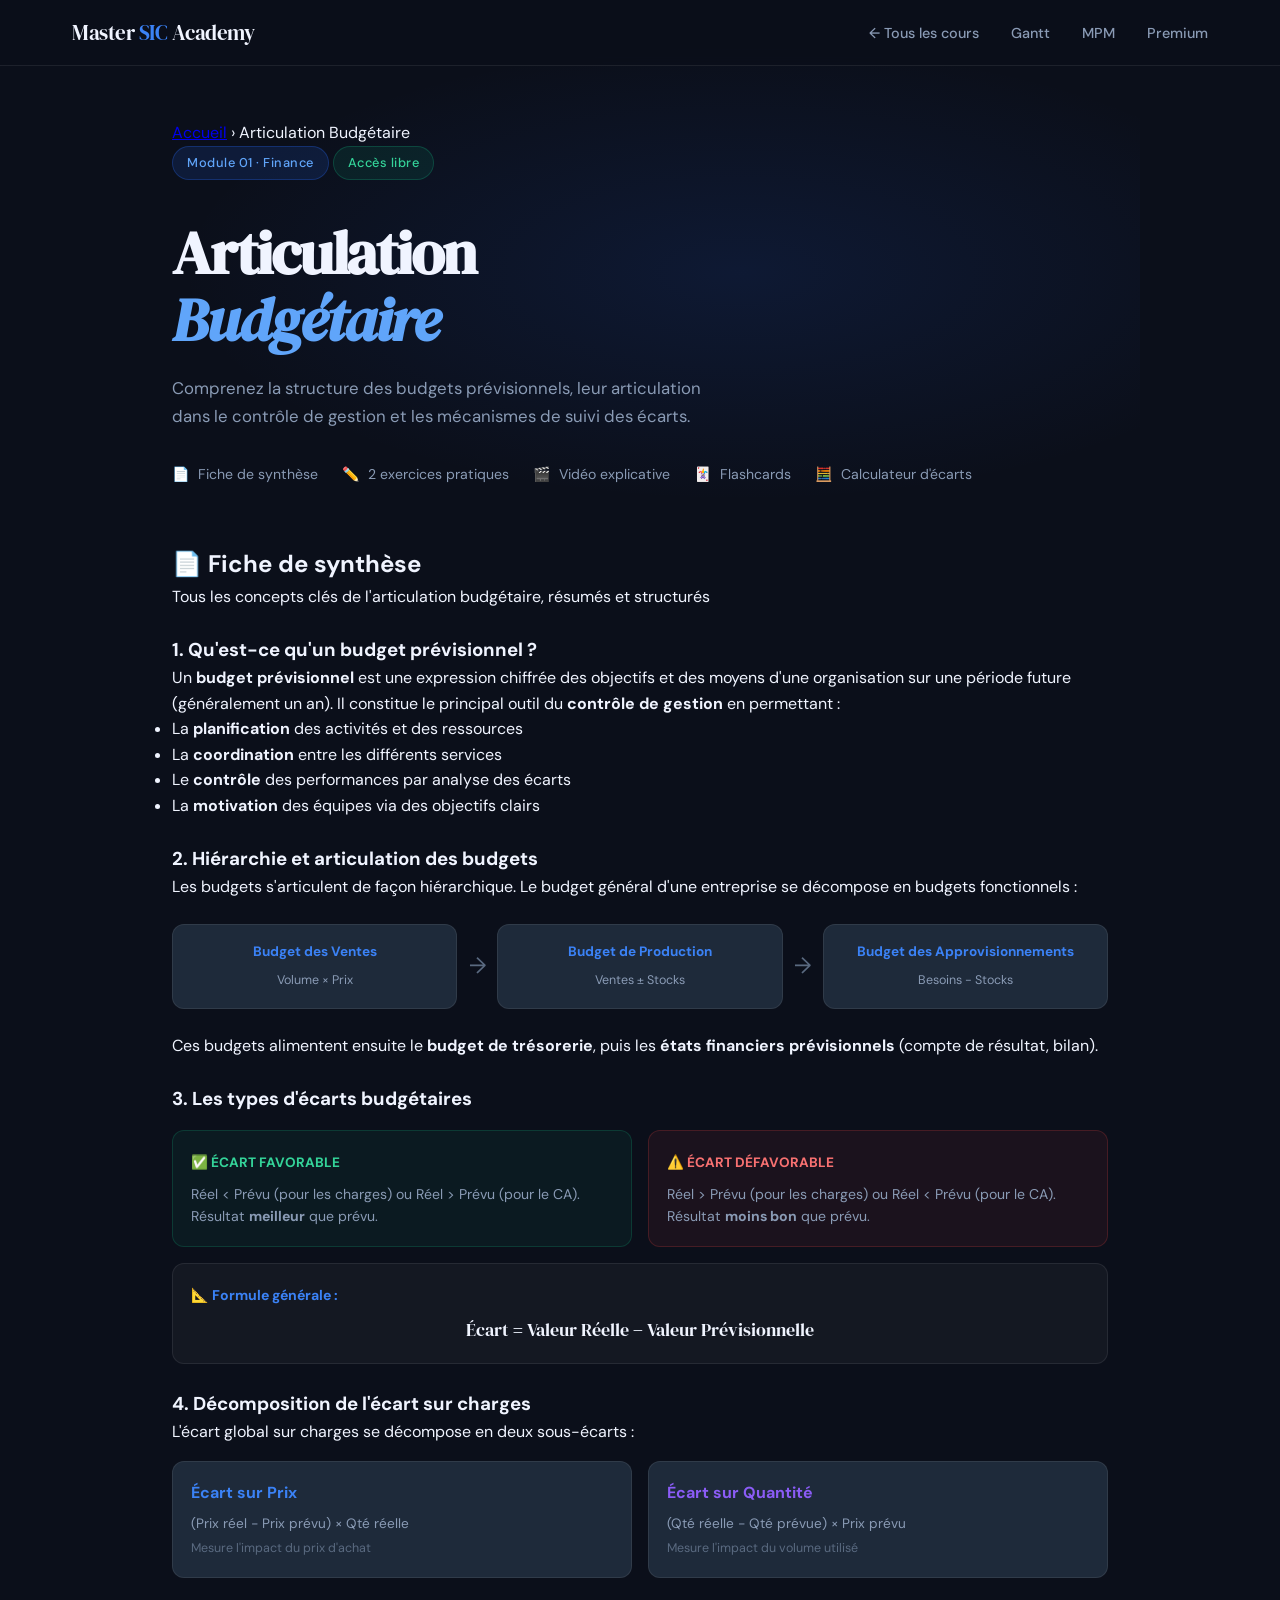
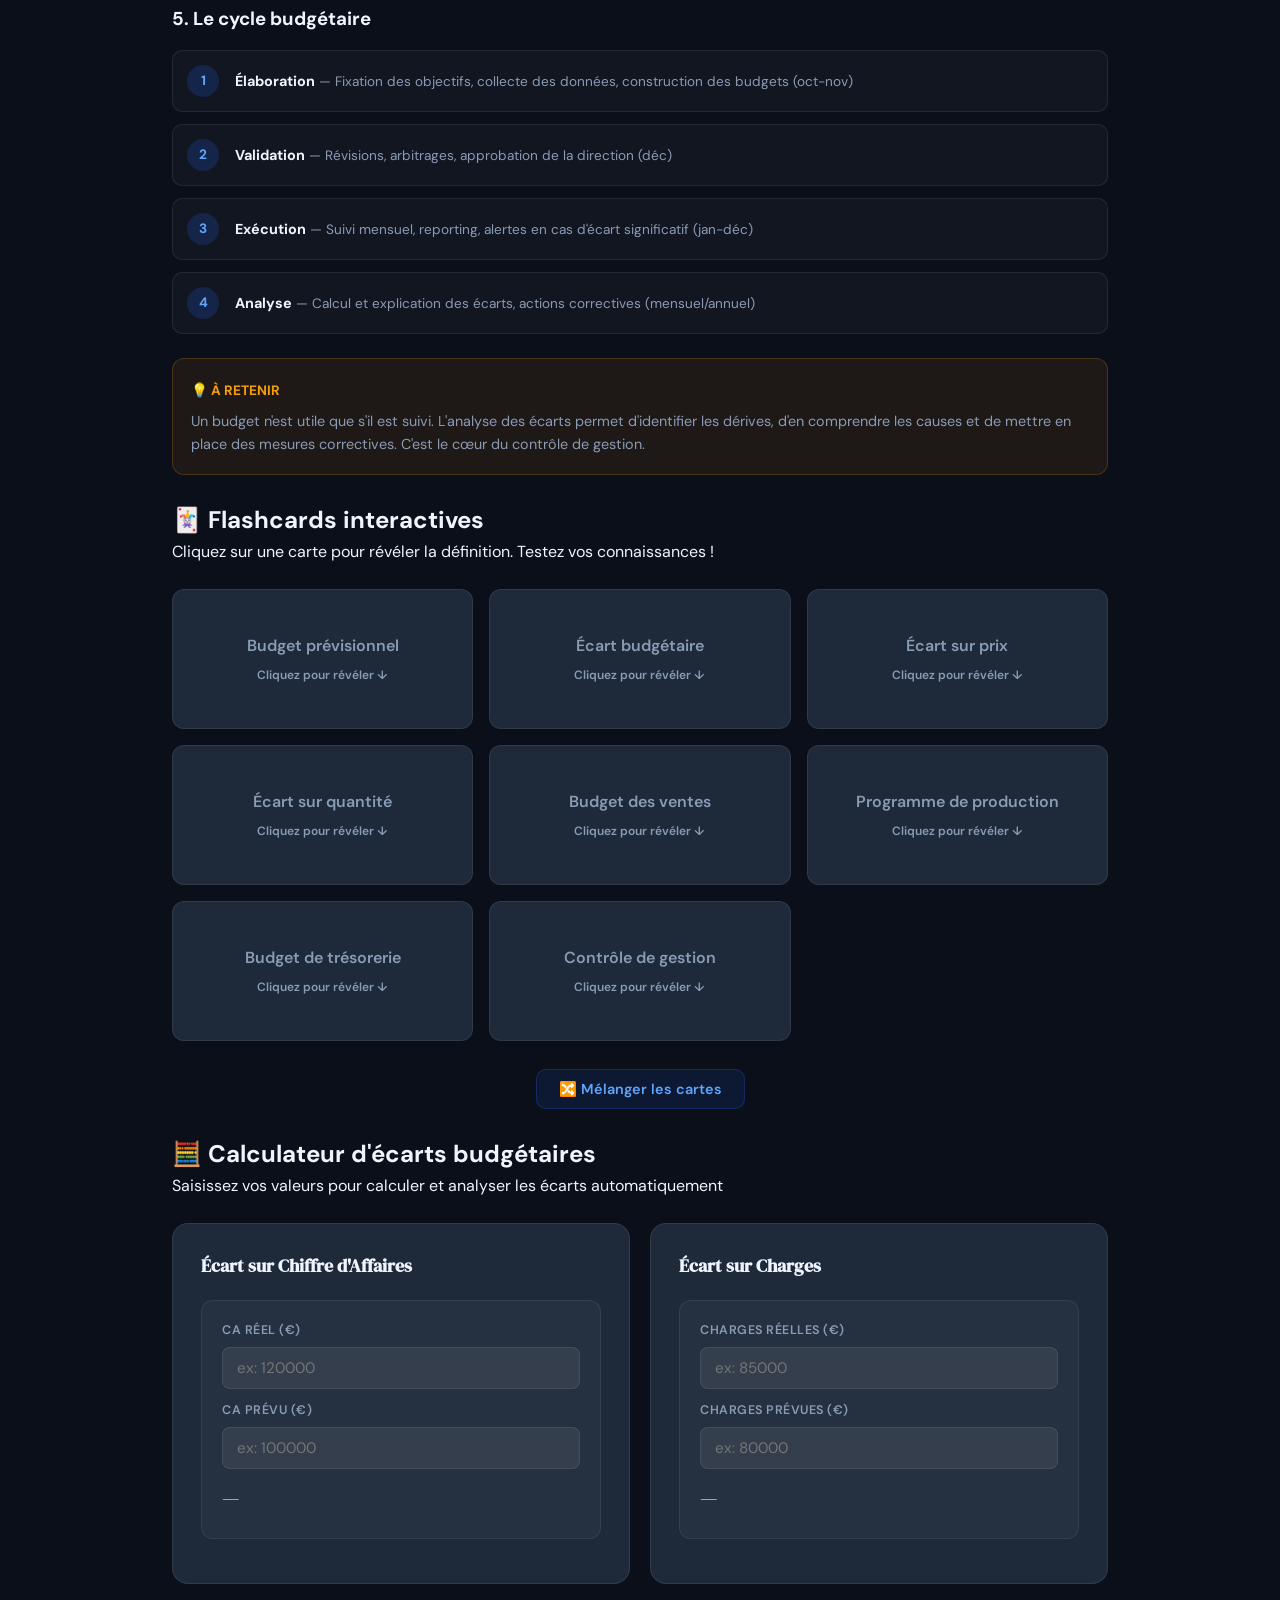
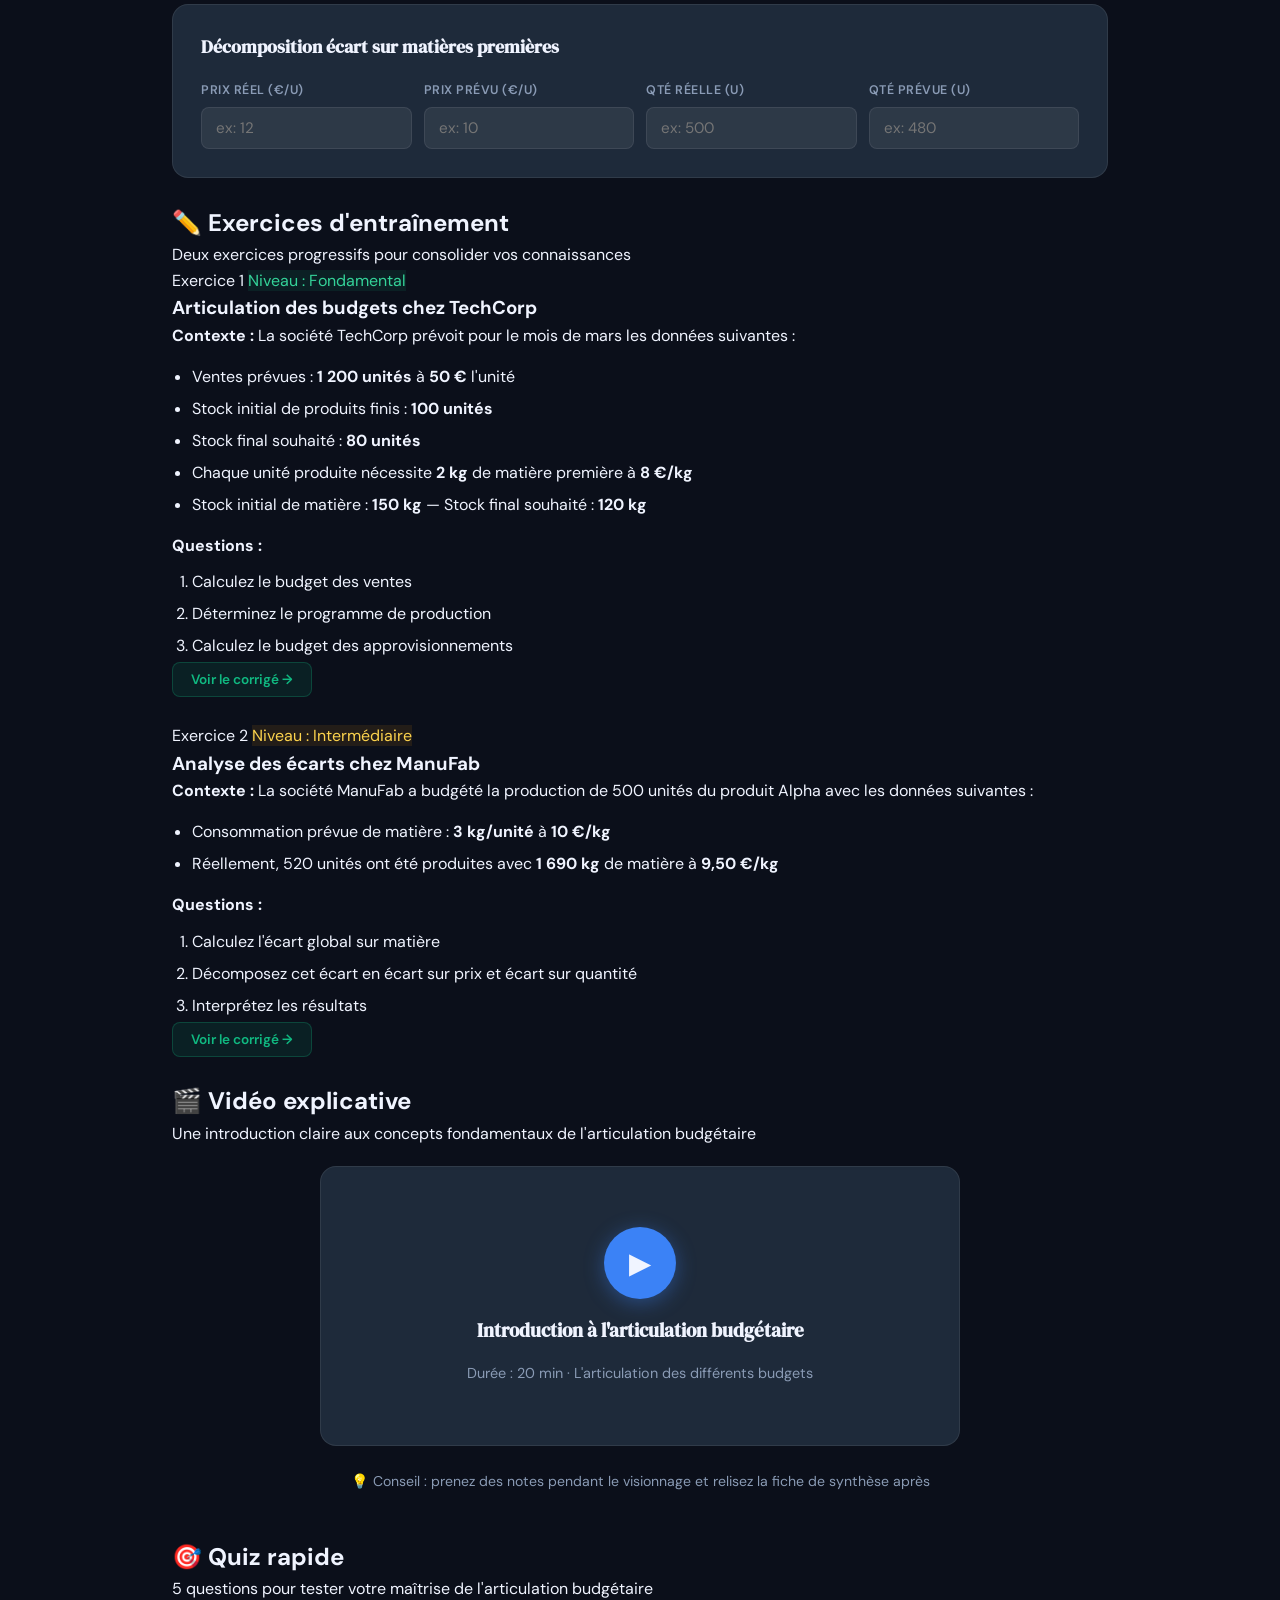
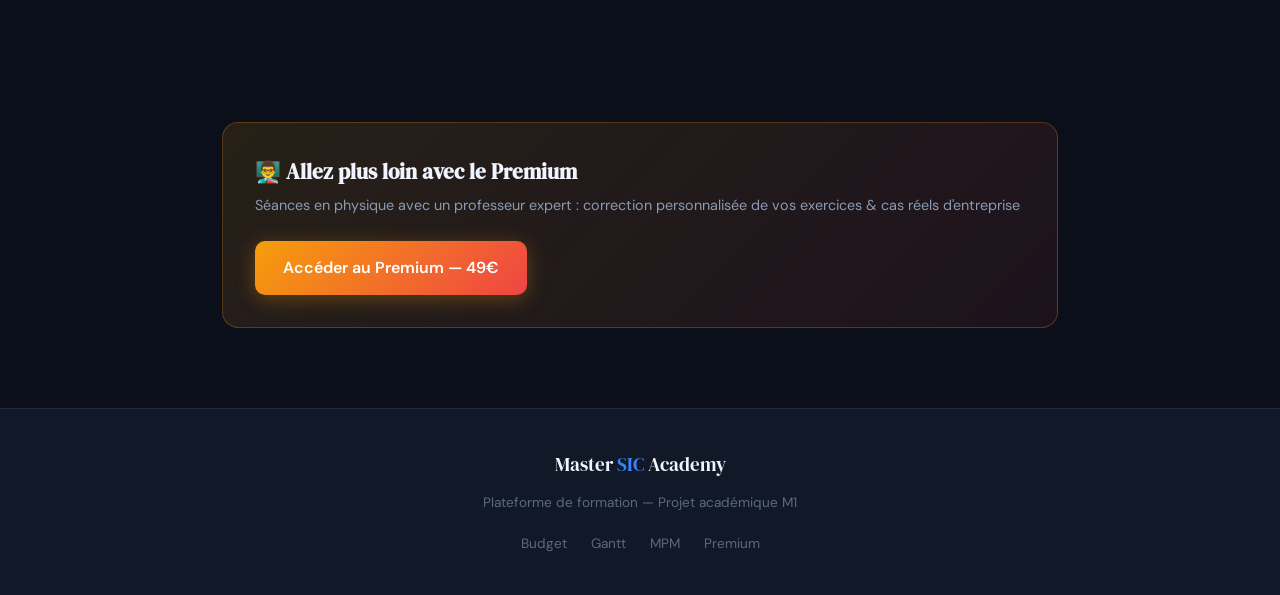
==== commit b372586b: "Update cours-budget.html" ====
--- a/cours-budget.html
+++ b/cours-budget.html
@@ -363,7 +363,7 @@
             <p>Durée : 20 min · L'articulation des différents budgets</p>
           </div>
           <div class="video-embed" id="videoEmbed">
-            <iframe src="https://www.youtube.com/watch?v=Q_Z_flg7NOo" title="Articulation budgétaire" allowfullscreen></iframe>
+            <iframe src="https://www.youtube.com/embed/Q_Z_flg7NOo" title="Articulation budgétaire" allowfullscreen></iframe>
           </div>
           <p style="margin-top:20px;color:var(--text-muted);font-size:0.88rem;text-align:center">💡 Conseil : prenez des notes pendant le visionnage et relisez la fiche de synthèse après</p>
         </div>
@@ -573,6 +573,12 @@
       document.getElementById('quizContainer').innerHTML = '';
       initQuiz();
     }
+    // --- INIT au chargement de la page ---
+  window.addEventListener('DOMContentLoaded', () => {
+    renderFlashcards();
+    renderGantt();
+    initQuiz();
+  });
   </script>
 </body>
 </html>
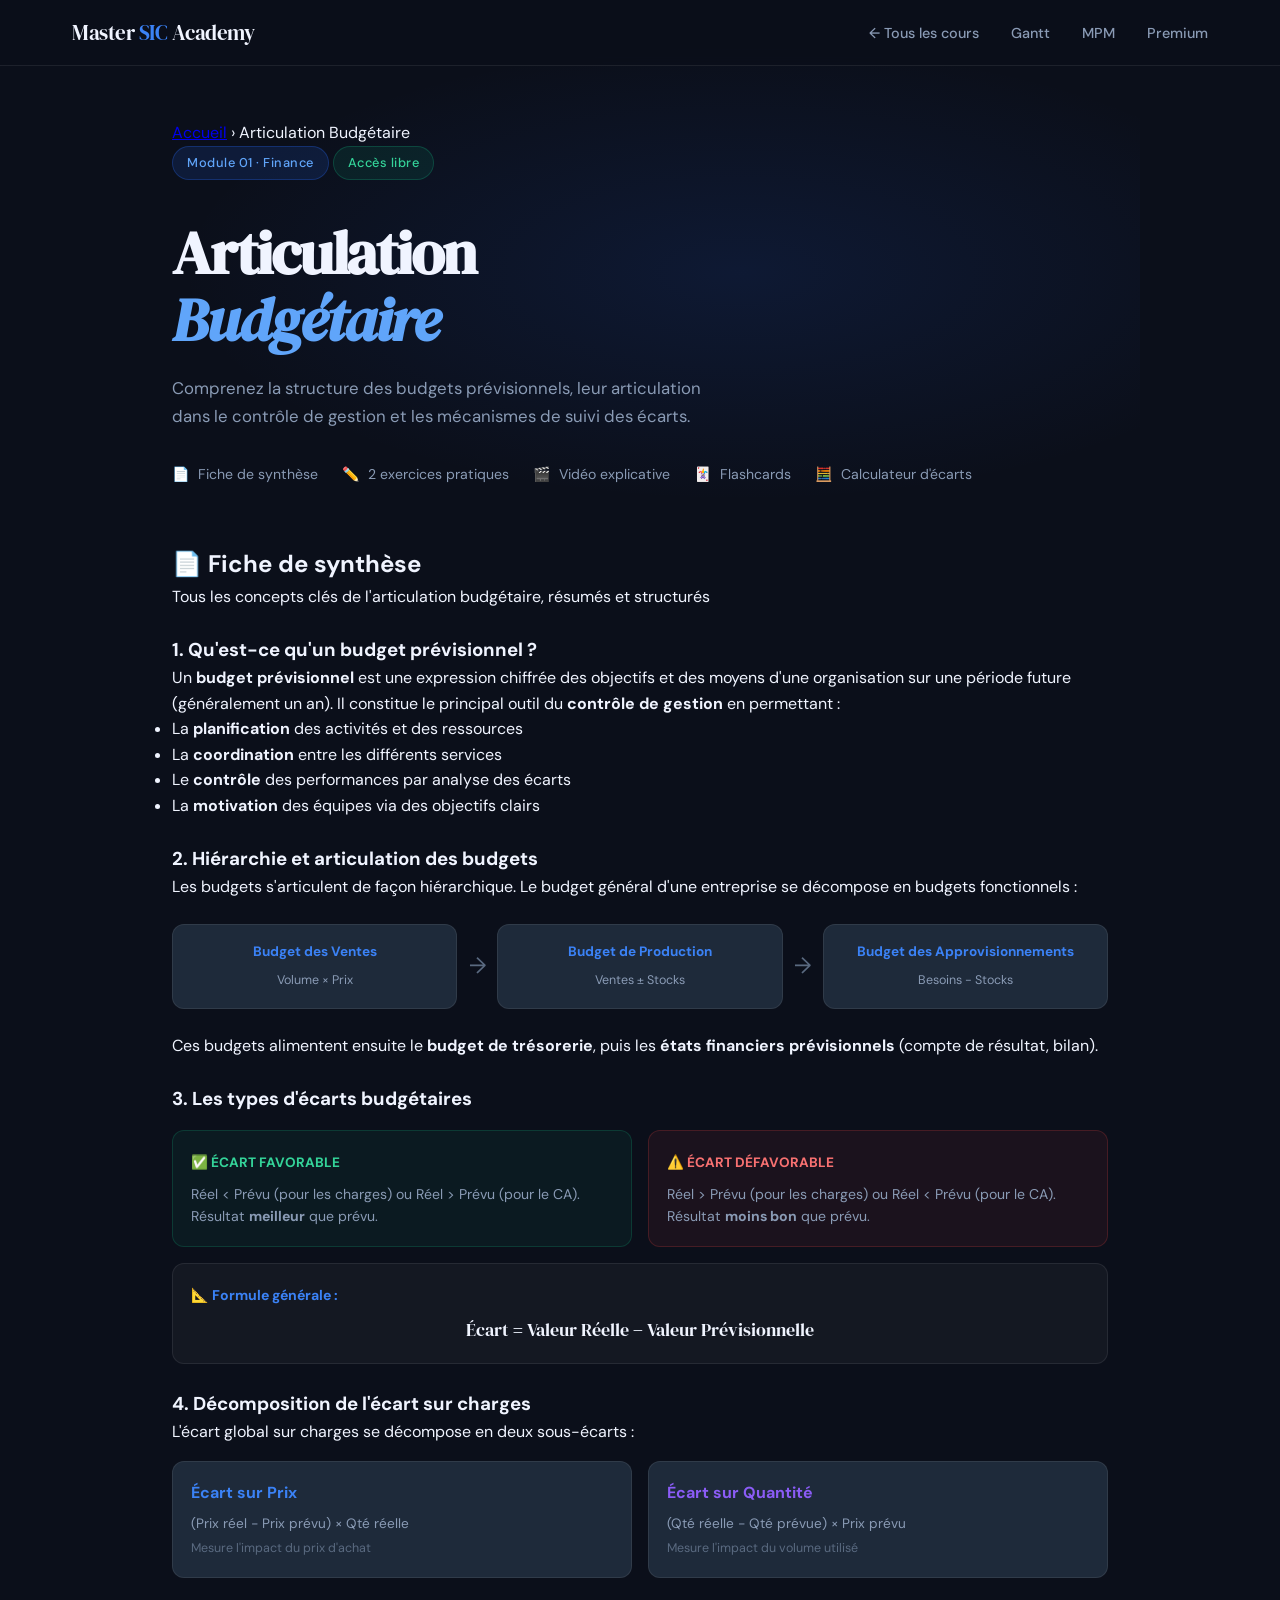
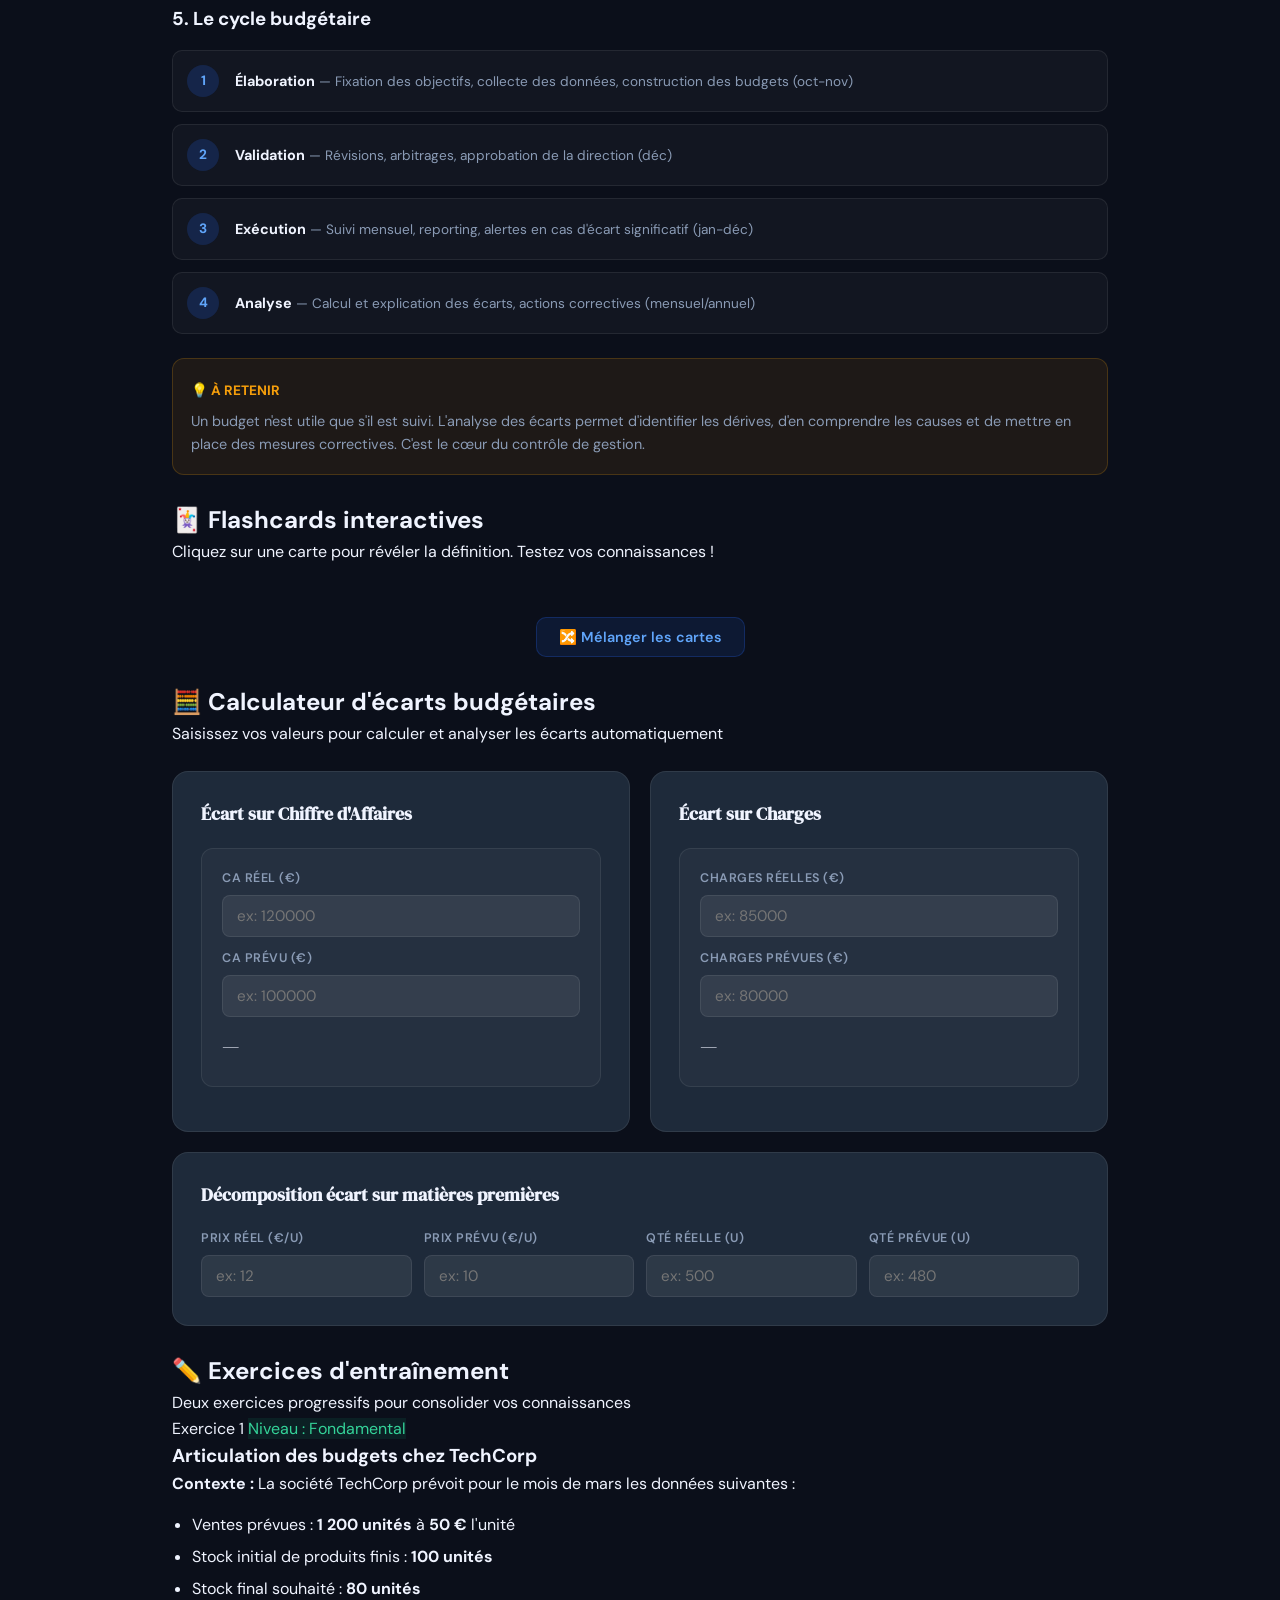
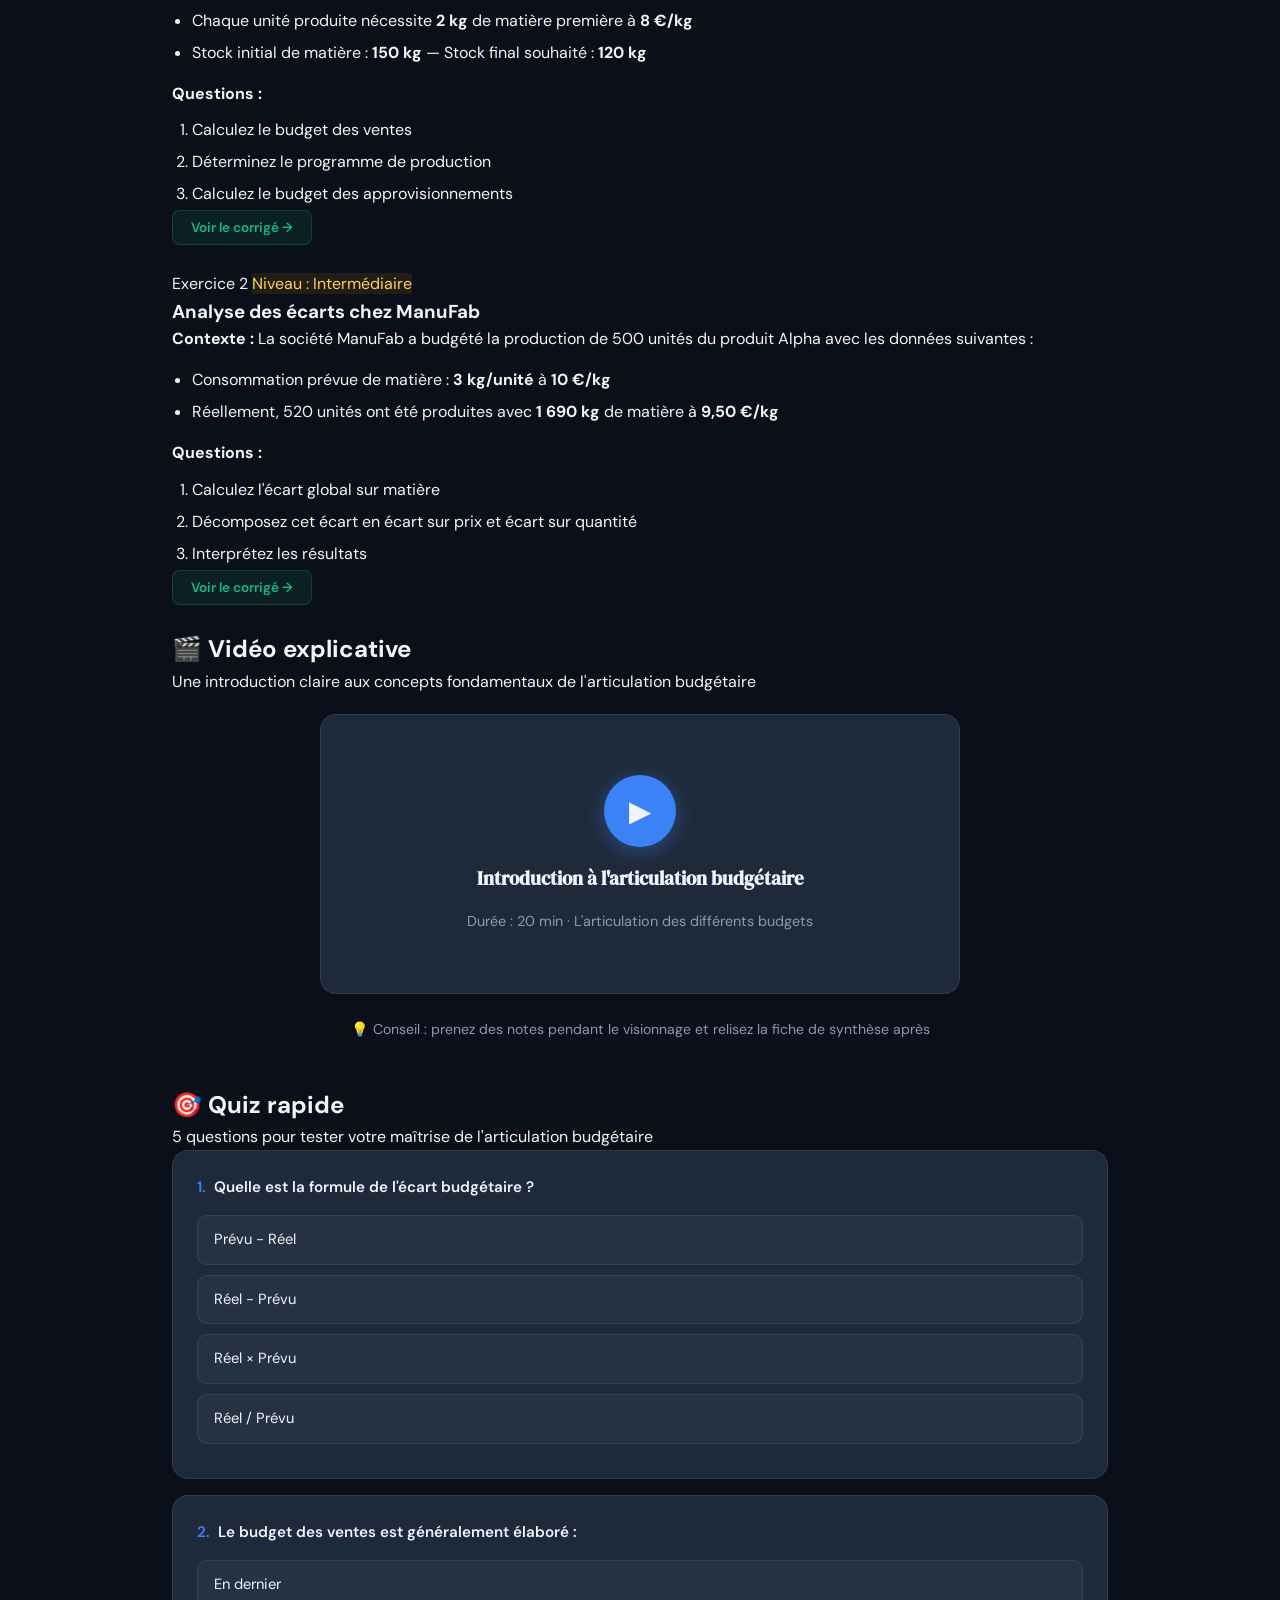
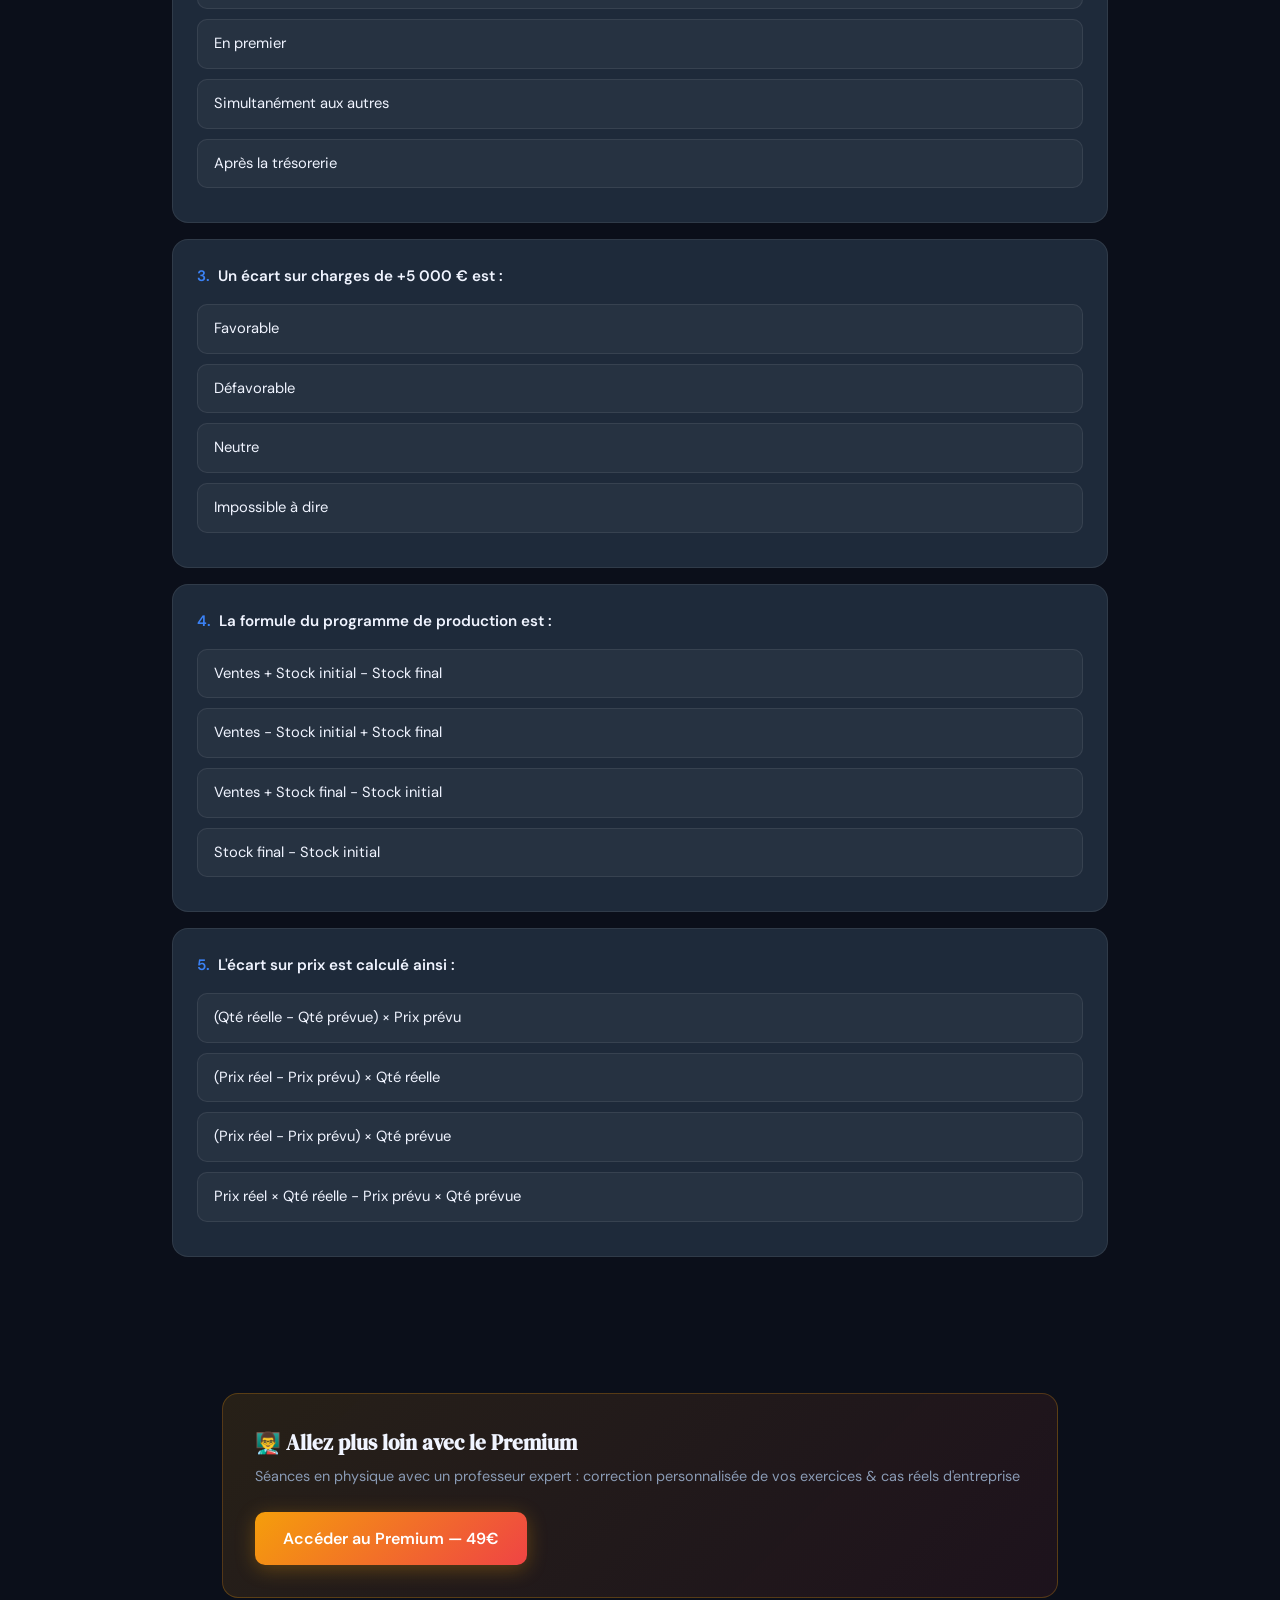
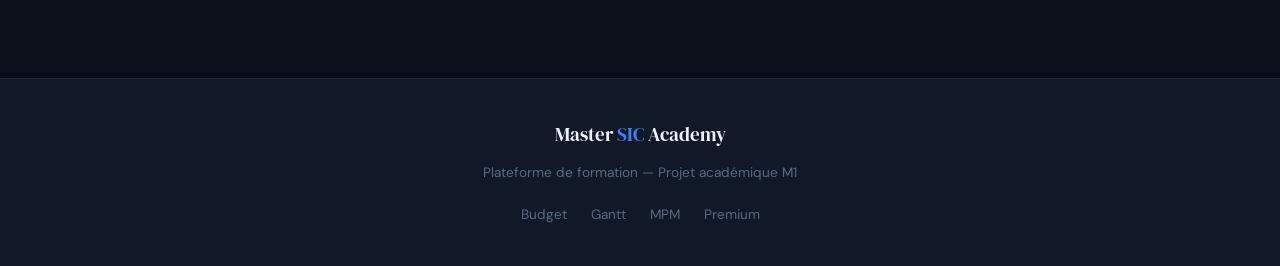
==== commit f662137c: "Update cours-budget.html" ====
--- a/cours-budget.html
+++ b/cours-budget.html
@@ -573,12 +573,7 @@
       document.getElementById('quizContainer').innerHTML = '';
       initQuiz();
     }
-    // --- INIT au chargement de la page ---
-  window.addEventListener('DOMContentLoaded', () => {
-    renderFlashcards();
-    renderGantt();
     initQuiz();
-  });
   </script>
 </body>
 </html>
